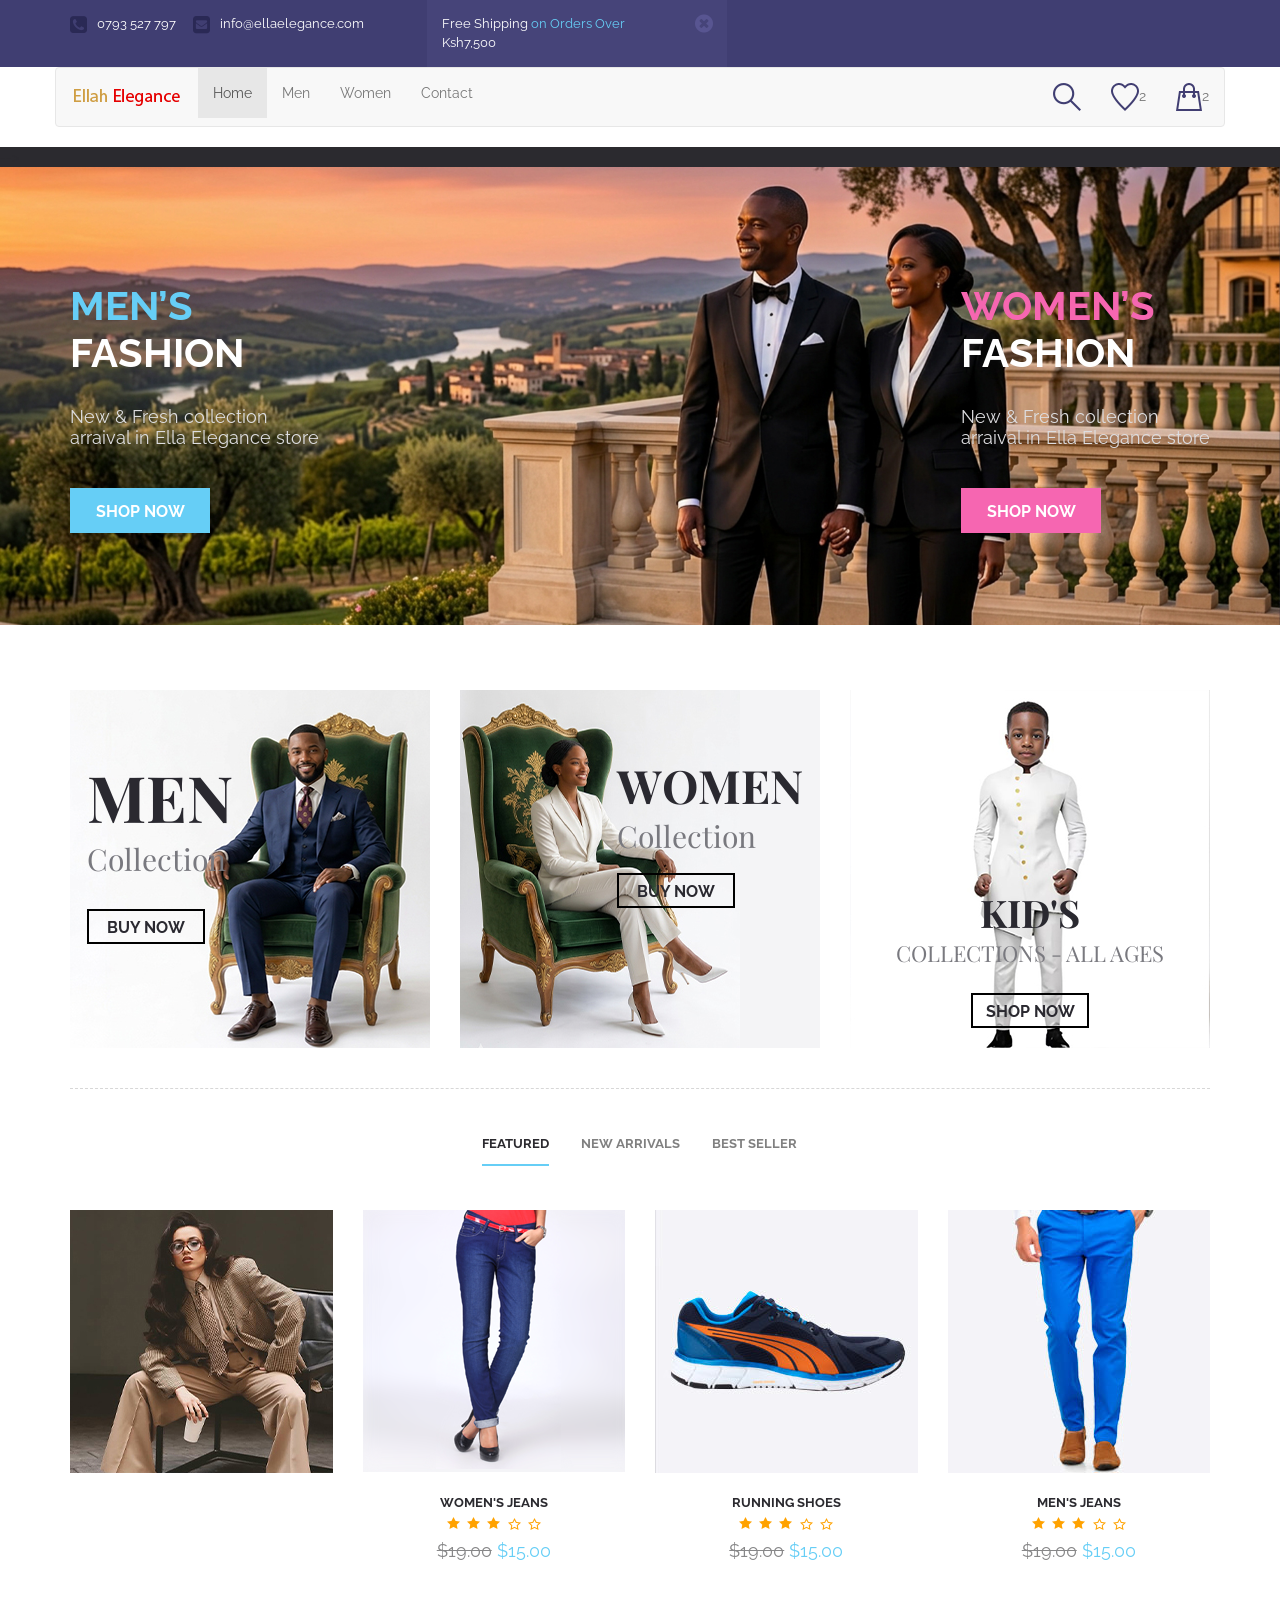
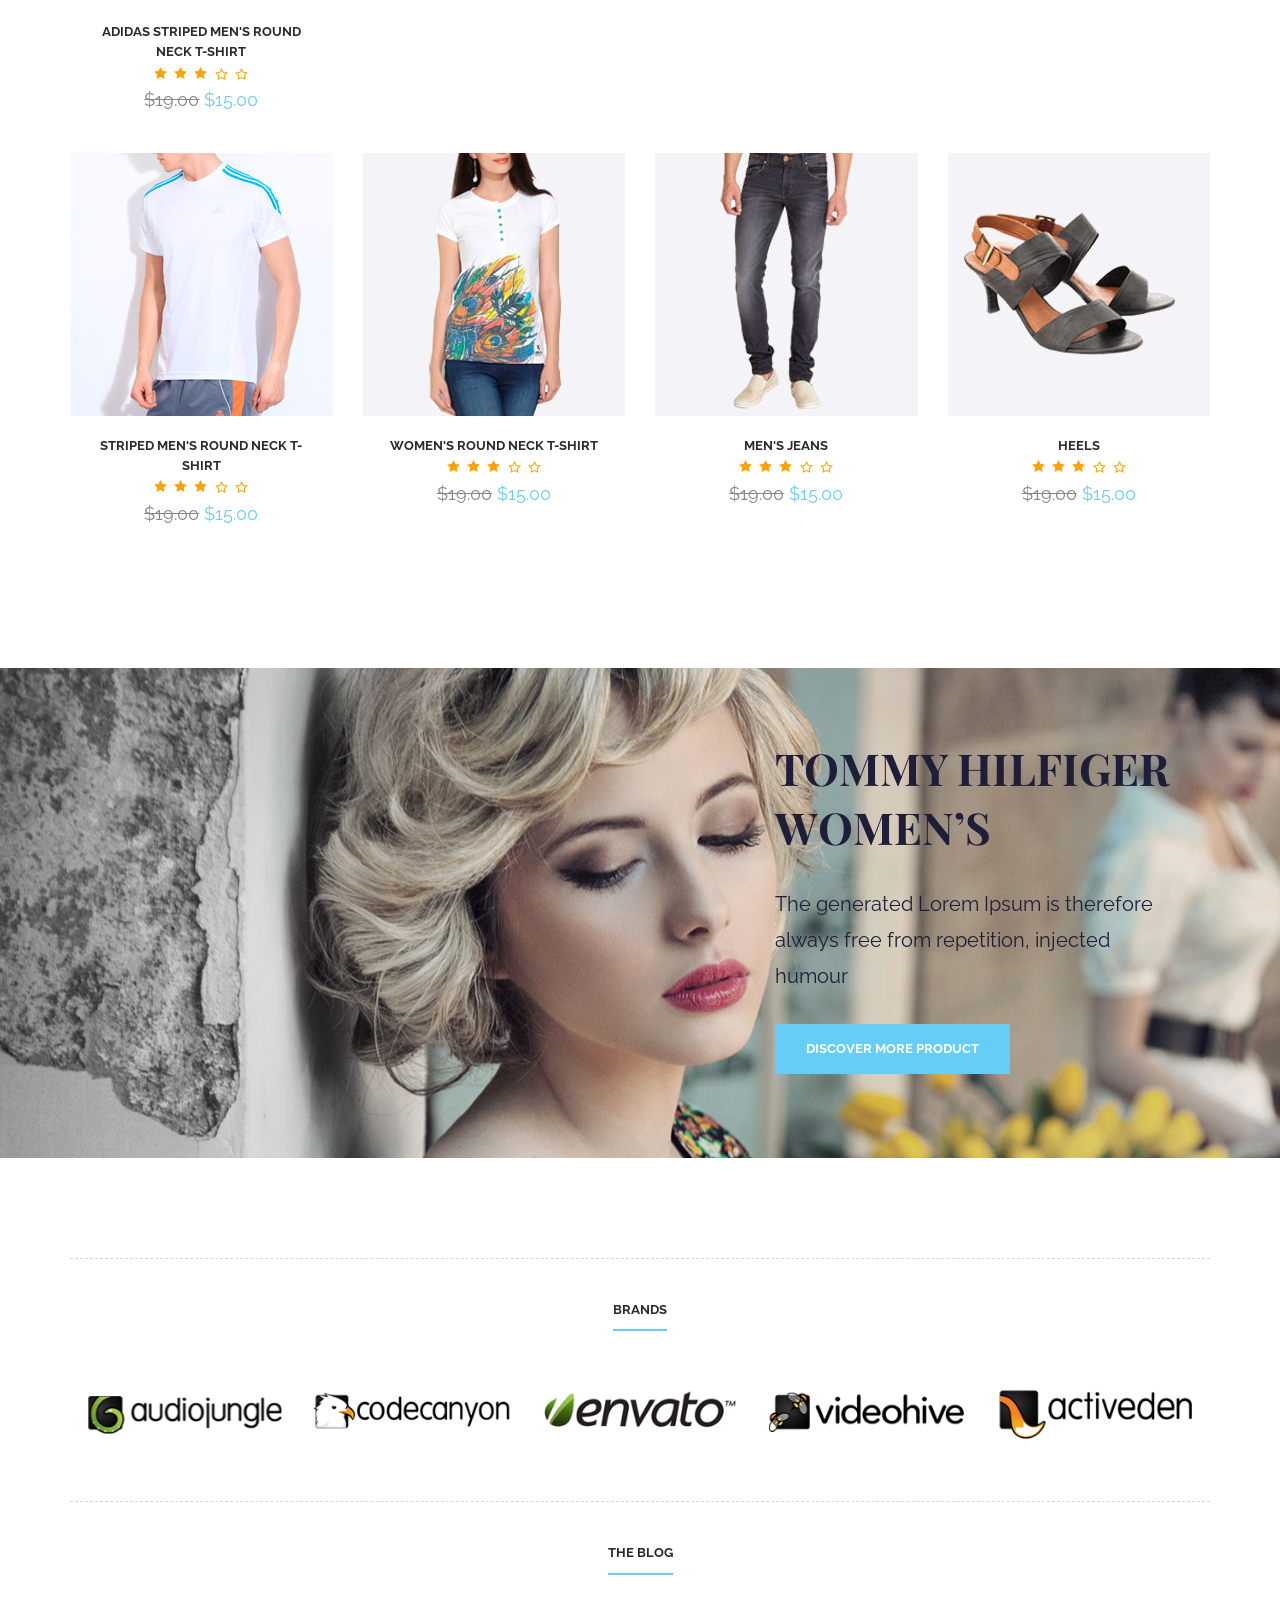
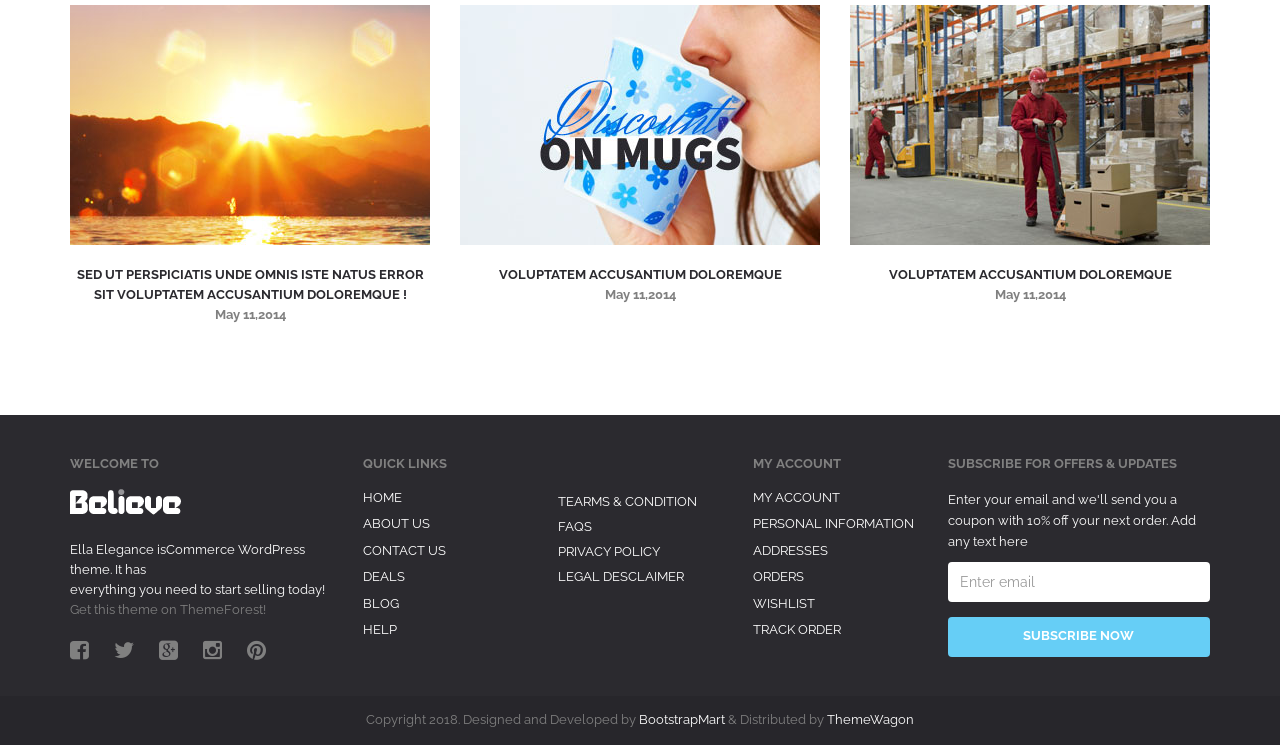
==== index.html @ b5e2f8eb "new project files" ====
<!DOCTYPE html>
<html lang="en">
  <head>
    <meta charset="utf-8">
    <meta http-equiv="X-UA-Compatible" content="IE=edge">
    <meta name="viewport" content="width=device-width, initial-scale=1">
    <title>Ella Elegance</title>

    <!-- fonts -->
    <link href='http://fonts.googleapis.com/css?family=Raleway:400,300,500,600,700' rel='stylesheet' type='text/css'>
    <link href='http://fonts.googleapis.com/css?family=Roboto+Slab:400,700,300' rel='stylesheet' type='text/css'>
    <link href='http://fonts.googleapis.com/css?family=Playfair+Display:400,700' rel='stylesheet' type='text/css'>
    <link href='font-awesome/css/font-awesome.css' rel='stylesheet' type='text/css'>
      
    <!-- Bootstrap -->
    <link href="css/bootstrap.min.css" rel="stylesheet">
    
    <!-- main css -->
    <link href="style.css" rel="stylesheet">
    <link href="responsive.css" rel="stylesheet">
    
    <!-- Slider -->
    <link href="css/owl.carousel.css" rel="stylesheet">
    <link href="css/owl.theme.css" rel="stylesheet">
    <link href="css/owl.transitions.css" rel="stylesheet"> 
      
    <!-- lightbox -->
    <link href="css/prettyPhoto.css" rel="stylesheet">

    <!-- HTML5 shim and Respond.js for IE8 support of HTML5 elements and media queries -->
    <!-- WARNING: Respond.js doesn't work if you view the page via file:// -->
    <!--[if lt IE 9]>
      <script src="https://oss.maxcdn.com/html5shiv/3.7.2/html5shiv.min.js"></script>
      <script src="https://oss.maxcdn.com/respond/1.4.2/respond.min.js"></script>
    <![endif]-->
  </head>
  <body>

      <div id="wrapper" class="homepage-1"> <!-- wrapper -->
          <div id="header"> <!-- header -->
              <div class="top"> <!-- top -->
                  <div class="container">
                      <ul class="top-support"> 
                          <li><i class="fa fa-phone-square"></i><span>0793 527 797</span></li>
                          <li><a href=""><i class="fa fa-envelope-square"></i><span>info@ellaelegance.com</span></a></li>
                      </ul>
                      <div class="top-offers">
                          <div class="alert alert-warning alert-dismissible fade in offers" role="alert">
                              <button type="button" class="close" data-dismiss="alert" aria-label="Close"><span aria-hidden="true"><i class="fa fa-times-circle"></i></span></button>
                              Free Shipping <a href="">on Orders Over</a> Ksh7,500
                          </div>
                      </div>
                      <!--<div class="top-control">
                          <a href="">Track Order</a><span>•</span><a href="">Register</a><span>•</span><a href="">Login</a>
                      </div>-->
                      <div class="clearfix"></div>
                      <div class="top-offers show-mobile">
                          <div class="alert alert-warning alert-dismissible fade in offers" role="alert">
                              <button type="button" class="close" data-dismiss="alert" aria-label="Close"><span aria-hidden="true"><i class="fa fa-times-circle"></i></span></button>
                              Free Shipping <a href="">on All Orders Over</a> Ksh7,500
                          </div>
                      </div>
                  </div>
              </div> <!-- top -->
              
              <div id="Ella Elegance-nav"> <!-- Nav -->
                  <div class="container">
                      <div class="min-marg">
                          <nav class="navbar navbar-default">
                              <!-- <div class="container-fluid"> -->
                                  <!-- Brand and toggle get grouped for better mobile display -->
                                  <div class="navbar-header">
                                      <button type="button" class="navbar-toggle collapsed" data-toggle="collapse" data-target="#bs-example-navbar-collapse-1">
                                          <span class="sr-only">Toggle navigation</span>
                                          <span class="icon-bar"></span>
                                          <span class="icon-bar"></span>
                                          <span class="icon-bar"></span>
                                      </button>
                                      <a class="navbar-brand" href="index.html"><img src="logo/logo-3.png" alt=""></a>
                                  </div>

                                  <!-- Collect the nav links, forms, and other content for toggling -->
                                  <div class="collapse navbar-collapse" id="bs-example-navbar-collapse-1">
                                      <ul class="nav navbar-nav">
                                          <li class="active"><a href="index.html">Home <span class="sr-only">(current)</span></a></li>
                                          <li><a href="#">Men</a></li>
                                          <li><a href="#">Women</a></li>
                                          <li><a href="#">Contact</a></li>
                                      </ul>
                                     
                                      <ul class="nav navbar-nav navbar-right">
                                          <li class="menu-search-form">
                                              <a href="#" id="open-srch-form"><img src="images/srch.png" alt="srch"></a>
                                          </li>
                                          <li><a href="#"><img src="images/pav.png" alt="pav"><span>2</span></a></li>
                                          <li><a href="#"><img src="images/bag.png" alt="bag"><span>2</span></a></li>
                                          <li id="open-srch-form-mod">
                                              <div>
                                                  <form class="side-search">
                                                      <div class="input-group">
                                                          <input type="text" class="form-control search-wid" placeholder="Search Here" aria-describedby="basic-addon1">
                                                          <a href="" class="input-group-addon btn-side-serach" id="basic-addon1"><i class="fa fa-search"></i></a>
                                                      </div>
                                                  </form>
                                              </div>
                                          </li>
                                      </ul>
                                     
                                  </div><!-- /.navbar-collapse -->
                              <!--</div> -->
                              
                          </nav>
                      </div>
                      <div class="srch-form">
                          <form class="side-search">
                              <div class="input-group">
                                  <input type="text" class="form-control search-wid" placeholder="Search Here" aria-describedby="basic-addon2">
                                  <a href="" class="input-group-addon btn-side-serach" id="basic-addon2"><i class="fa fa-search"></i></a>
                              </div>
                          </form>
                      </div>
                  </div>
              </div> <!-- Nav -->
              
              <!--<div id="cat-nav">
                  <div class="container">
                      <div class="wrap-cat">
                          <a href="#" id="to-open-cat" class="btn btn-default btn-sm">show categories</a>
                          <ul class="this-cat clearfix">
                              <li class="active"><a href="">ELECTRONICS <i class="fa fa-angle-down"></i></a></li>
                              <li><a href="">MEN <i class="fa fa-angle-down"></i></a></li>
                              <li><a href="">WOMEN <i class="fa fa-angle-down"></i></a></li>
                              <li><a href="">BABY & KIDS <i class="fa fa-angle-down"></i></a></li>
                              <li><a href="">BOOKS & MEDIA <i class="fa fa-angle-down"></i></a></li>
                              <li><a href="">HOME & KITCHEN <i class="fa fa-angle-down"></i></a></li>
                              <li><a href="">MORE STORES <i class="fa fa-angle-down"></i></a></li>
                              <li><a href="">OFFERS ZONE <i class="fa fa-angle-down"></i></a></li>
                              <li class="cat-img-off"><img src="images/offers.png" alt="off"></li>
                          </ul>
                      </div>
                  </div>
              </div>-->
              
              <div id="cat-nav">
              <!--<div class="container">
                  <!--<nav class="navbar navbar-default">
                      <!-- <div class="container-fluid"> -->
                      <!-- Brand and toggle get grouped for better mobile display -->
                      <!--<div class="navbar-header">
                          <button type="button" class="navbar-toggle collapsed" data-toggle="collapse" data-target="#cat-nav-mega">
                              <span class="sr-only">Toggle navigation</span>
                              <span class="icon-bar"></span>
                              <span class="icon-bar"></span>
                              <span class="icon-bar"></span>
                          </button>
                      </div>-->

                      <!-- Collect the nav links, forms, and other content for toggling -->
                      <!--<div class="collapse navbar-collapse" id="cat-nav-mega">
                          <ul class="nav navbar-nav">
                              <li class="active"><a href="index.html">ELECTRONICS</a></li>
                              <li class="dropdown menu-large">
                                  <a href="#" class="dropdown-toggle" data-toggle="dropdown" role="button" aria-expanded="false">MEN <i class="fa fa-angle-down"></i></a>
                                  <ul class="dropdown-menu megamenu" role="menu">
                                      <li>
                                          <div class="">
                                              <div class="mega-sub">
                                                  <div class="mega-sub-title">All Clothing</div>
                                                  <ul>
                                                      <li><a href="">T-Shirts</a></li>
                                                      <li><a href="">Casual & Party Wear Shirts</a></li>
                                                      <li><a href="">Jeans</a></li>
                                                      <li><a href="">Formal Shirts</a></li>
                                                      <li><a href="">Cargos, Shorts & 3/4ths</a></li>
                                                      <li><a href="">Sports Wear</a></li>
                                                      <li><a href="">Trousers</a></li>
                                                      <li><a href="">Suits and Blazers</a></li>
                                                      <li><a href="">Ethnic Wear</a></li>
                                                      <li><a href="">Inner & Sleep Wear</a></li>
                                                      <li><a href="">Accessories</a></li>
                                                  </ul>
                                              </div>
                                              <div class="mega-sub">
                                                  <div class="mega-sub-title">All Footwear</div>
                                                  <ul>
                                                      <li><a href="">Flats</a></li>
                                                      <li><a href="">Heels</a></li>
                                                      <li><a href="">Bellies</a></li>
                                                      <li><a href="">Wedges</a></li>
                                                      <li><a href="">Slippers & Flip- Flop's</a></li>
                                                      <li><a href="">Sports Shoes</a></li>
                                                      <li><a href="">Sports Sandals</a></li>
                                                      <li><a href="">Casual Shoes</a></li>
                                                      <li><a href="">Formal Shoes</a></li>
                                                      <li><a href="">Ethnic</a></li>
                                                      <li><a href="">Boots</a></li>
                                                  </ul>
                                              </div>
                                              <div class="mega-product">
                                                  <div class="mega-sub-title">Featured products</div>
                                                  <div class="row">
                                                      <div class="col-md-6 prdct-grid">
                                                          <div class="product-fade">
                                                              <div class="product-fade-wrap">
                                                                  <div id="product-image10" class="owl-carousel owl-theme">
                                                                      <div class="item"><img src="images/p-9.jpg" alt="" class="img-responsive"></div>
                                                                      <div class="item"><img src="images/p-3.jpg" alt="" class="img-responsive"></div>
                                                                      <div class="item"><img src="images/p-4.jpg" alt="" class="img-responsive"></div>
                                                                      <div class="item"><img src="images/p-5.jpg" alt="" class="img-responsive"></div>
                                                                      <div class="item"><img src="images/p-2.jpg" alt="" class="img-responsive"></div>
                                                                  </div>
                                                                  <div class="product-fade-ct">
                                                                      <div class="product-fade-control">
                                                                          <div class="to-left">
                                                                              <a href=""><i class="fa fa-heart"></i></a>
                                                                              <a href=""><i class="fa fa-retweet"></i></a>
                                                                              <a href=""><i class="fa fa-search"></i></a>
                                                                          </div>
                                                                          <div class="to-right">
                                                                              <div id="product-control10" class="owl-carousel owl-theme">
                                                                                  <div class="item"><div class="bullets"></div></div>
                                                                                  <div class="item"><div class="bullets"></div></div>
                                                                                  <div class="item"><div class="bullets"></div></div>
                                                                                  <div class="item"><div class="bullets"></div></div>
                                                                              </div>
                                                                          </div>
                                                                          <div class="clearfix"></div>
                                                                          <a href="" class="btn btn-to-cart"><span class="bag"></span><span>Add To cart</span><div class="clearfix"></div></a>
                                                                      </div>
                                                                  </div>
                                                              </div>
                                                          </div>
                                                          <div class="product-name">
                                                              Striped Men's Round Neck T-Shirt
                                                          </div>
                                                          <div class="star-1"></div>
                                                          <div class="product-price">
                                                              <span>$19.00</span> $15.00
                                                          </div>
                                                      </div>
                                                      <div class="col-md-6 prdct-grid">
                                                          <div class="product-fade">
                                                              <div class="product-fade-wrap">
                                                                  <div id="product-image11" class="owl-carousel owl-theme">
                                                                      <div class="item"><img src="images/p-1.jpg" alt="" class="img-responsive"></div>
                                                                      <div class="item"><img src="images/p-3.jpg" alt="" class="img-responsive"></div>
                                                                      <div class="item"><img src="images/p-4.jpg" alt="" class="img-responsive"></div>
                                                                      <div class="item"><img src="images/p-5.jpg" alt="" class="img-responsive"></div>
                                                                      <div class="item"><img src="images/p-1.jpg" alt="" class="img-responsive"></div>
                                                                  </div>
                                                                  <div class="product-fade-ct">
                                                                      <div class="product-fade-control">
                                                                          <div class="to-left">
                                                                              <a href=""><i class="fa fa-heart"></i></a>
                                                                              <a href=""><i class="fa fa-retweet"></i></a>
                                                                              <a href=""><i class="fa fa-search"></i></a>
                                                                          </div>
                                                                          <div class="to-right">
                                                                              <div id="product-control11" class="owl-carousel owl-theme">
                                                                                  <div class="item"><div class="bullets"></div></div>
                                                                                  <div class="item"><div class="bullets"></div></div>
                                                                                  <div class="item"><div class="bullets"></div></div>
                                                                                  <div class="item"><div class="bullets"></div></div>
                                                                              </div>
                                                                          </div>
                                                                          <div class="clearfix"></div>
                                                                          <a href="" class="btn btn-to-cart"><span class="bag"></span><span>Add To cart</span><div class="clearfix"></div></a>
                                                                      </div>
                                                                  </div>
                                                              </div>
                                                          </div>
                                                          <div class="product-name">
                                                              Striped Men's Round Neck T-Shirt
                                                          </div>
                                                          <div class="star-1"></div>
                                                          <div class="product-price">
                                                              <span>$19.00</span> $15.00
                                                          </div>
                                                      </div>
                                                  </div>
                                              </div>
                                              <div class="mega-offers">
                                                  <a href=""><img src="images/mega-offers.jpg" class="img-responsive" alt=""></a>
                                              </div>
                                              <div class="clearfix"></div>
                                          </div>
                                      </li>
                                  </ul>
                              </li>
                              <li><a href="#">WOMEN </a></li>
                              <li><a href="#">BABY & KIDS </a></li>
                              <li><a href="#">BOOKS & MEDIA </a></li>
                              <li><a href="#">HOME & KITCHEN </a></li>
                              <li><a href="#">MORE STORES </a></li>
                              <li><a href="#">OFFERS ZONE </a></li>
                              <li class="cat-img-off"><img src="images/offers.png" alt="off"></li>
                          </ul>
                           
                      </div>--><!-- /.navbar-collapse -->
                      <!--</div> -->
                  </nav>-->
              </div>
              </div>      
          </div> <!-- header -->
          
          <div id="main-slider"> <!-- Slider -->
              <div id="home-slider" class="owl-carousel owl-theme">
                  <div class="item">
                      <img src="e-designs/esuit-1.jpg" alt="slide-1" class="img-responsive">
                      <div class="slider-desc">
                          <div class="container">
                              <div class="row">
                                  <div class="col-md-6">
                                      <div class="slide-offers-left">
                                          <div class="slide-offers-title"><span>Men’s</span><br/>FASHION</div>
                                          <p>New & Fresh collection<br/>arraival in Ella Elegance store</p>
                                          <a href="https://wa.me/+254793527797" class="btn btn-blue">Shop now</a>
                                      </div>
                                  </div>
                                  <div class="col-md-6">
                                       <div class="slide-offers-right">
                                          <div class="slide-offers-title"><span>Women’s</span><br/>FASHION</div>
                                          <p>New & Fresh collection<br/>arraival in Ella Elegance store</p>
                                          <a href="" class="btn btn-magenta">Shop now</a>
                                      </div>
                                  </div>
                              </div>
                          </div>
                      </div>
                  </div>
                  <div class="item">
                      <img src="e-designs/esuits-4.jpg" alt="slide-2" class="img-responsive">
                      <div class="slider-desc">
                          <div class="container">
                              <div class="row">
                                  <div class="col-md-6">
                                      <div class="slide-offers-left">
                                          <div class="slide-offers-title"><span>20% Price cut</span><br/>for bulk orders</div>
                                          <p>New & Fresh collection<br/>arraival in Ella Elegance store</p>
                                          <a href="https://wa.me/+254793527797" class="btn btn-blue">Shop now</a>
                                      </div>
                                  </div>
                                  <div class="col-md-6">
                                       
                                  </div>
                              </div>
                          </div>
                      </div>
                  </div>
              </div>
          </div> <!-- Slider -->
          
          <div id="content"> <!-- Content -->
              <div class="container">
                  <div class="home-content">
                      <div class="cat-offers">
                          <div class="row">
                              <div class="col-md-4">
                                  <div class="cat-sec-1">
                                      <img src="e-designs/man_1.jpg" class="img-responsive" alt="">
                                      <div class="cat-desc">
                                          <div class="cat-inner">
                                              <div class="cat-title">men<span>Collection</span></div>
                                              <a href="https://wa.me/+254793527797" class="btn btn-border">Buy Now</a>
                                          </div>
                                      </div>
                                  </div>
                              </div>
                              <div class="col-md-4">
                                  <div class="cat-sec-2">
                                      <img src="e-designs/woman_1.jpg" class="img-responsive" alt="">
                                       <div class="cat-desc">
                                           <div class="cat-inner">
                                              <div class="cat-title">women<span>Collection</span></div>
                                              <a href="https://wa.me/+254793527797" class="btn btn-border">Buy Now</a>
                                          </div>
                                      </div>
                                  </div>
                              </div>
                              <div class="col-md-4">
                                  <div class="cat-sec-3">
                                      <img src="e-designs/boy.jpg" class="img-responsive" alt="">
                                       <div class="cat-desc">
                                           <div class="cat-inner">
                                              <div class="cat-title">Kid's<span>collections - all ages</span></div>
                                              <a href="https://wa.me/+254793527797" class="btn btn-border">shop Now</a>
                                           </div>
                                      </div>
                                  </div>
                              </div>
                          </div>
                      </div>
                  </div>
              </div>
              
              <div class="newest">
                  <div class="container">
                      <div class="newest-content">
                          <div class="newest-tab">
                              <ul id="myTab" class="nav nav-tabs newest" role="tablist">
                                  <li role="presentation" class="active">
                                      <a href="#1" id="cat-1" role="tab" data-toggle="tab" aria-controls="1" aria-expanded="true">Featured</a>
                                  </li>
                                  <li role="presentation">
                                      <a href="#2" role="tab" id="cat-2" data-toggle="tab" aria-controls="2">New Arrivals</a>
                                  </li>
                                  <li role="presentation">
                                      <a href="#3" role="tab" id="cat-3" data-toggle="tab" aria-controls="3">Best Seller</a>
                                  </li>
                              </ul>
                              
                              
                              <div id="myTabContent" class="tab-content">
                                  <div role="tabpanel" class="tab-pane fade in active" id="1" aria-labelledby="cat-1">
                                      <div class="row clearfix">
                                          <div class="col-md-3 prdct-grid">
                                              <div class="product-fade">
													<div class="product-fade-wrap">
                                                        <div id="product-image" class="owl-carousel owl-theme">
                                                            <div class="item"><img src="e-designs/p-1.jpg" alt="" class="img-responsive"></div>
                                                            <div class="item"><img src="e-designs/p_2.jpg" alt="" class="img-responsive"></div>
                                                            <div class="item"><img src="e-designs/p-3.jpg" alt="" class="img-responsive"></div>
                                                            <div class="item"><img src="e-designs/p-4.jpg" alt="" class="img-responsive"></div>
                                                            <div class="item"><img src="e-designs/des-1.JPG" alt="" class="img-responsive"></div>
                                                        </div>
														<div class="product-fade-ct">
                                                            <div class="product-fade-control">
                                                                <div class="to-left">
                                                                  <a href=""><i class="fa fa-heart"></i></a>
                                                                    <a href=""><i class="fa fa-retweet"></i></a>
                                                                    <a href=""><i class="fa fa-search"></i></a>
                                                                </div>
                                                                <div class="to-right">
                                                                    <div id="product-control" class="owl-carousel owl-theme clearfix">
                                                                        <div class="item"><div class="bullets"></div></div>
                                                                        <div class="item"><div class="bullets"></div></div>
                                                                        <div class="item"><div class="bullets"></div></div>
                                                                        <div class="item"><div class="bullets"></div></div>
                                                                    </div>
                                                                </div>
                                                                <div class="clearfix"></div>
                                                                <a href="https://wa.me/+254793527797" class="btn btn-to-cart"><span class="bag"></span><span>Add To cart</span><div class="clearfix"></div></a>
                                                            </div>
                                                            
														</div>
													</div>
                                              </div>
                                              
                                              <div class="product-name">
                                                  <a href="">Adidas Striped Men's Round Neck T-Shirt</a>
                                              </div>
                                              <div class="star-1"></div>
                                              <div class="product-price">
                                                  <span>$19.00</span> $15.00
                                              </div>
                                          </div>
                                          <div class="col-md-3 prdct-grid">
                                              <div class="product-fade">
													<div class="product-fade-wrap">
                                                        <div id="product-image2" class="owl-carousel owl-theme">
                                                            <div class="item"><img src="images/p-2.jpg" alt="" class="img-responsive"></div>
                                                            <div class="item"><img src="images/p-3.jpg" alt="" class="img-responsive"></div>
                                                            <div class="item"><img src="images/p-4.jpg" alt="" class="img-responsive"></div>
                                                            <div class="item"><img src="images/p-5.jpg" alt="" class="img-responsive"></div>
                                                            <div class="item"><img src="images/p-1.jpg" alt="" class="img-responsive"></div>
                                                        </div>
														<div class="product-fade-ct">
                                                            <div class="product-fade-control">
                                                                <div class="to-left">
                                                                    <a href=""><i class="fa fa-heart"></i></a>
                                                                    <a href=""><i class="fa fa-retweet"></i></a>
                                                                    <a href=""><i class="fa fa-search"></i></a>
                                                                </div>
                                                                <div class="to-right">
                                                                    <div id="product-control2" class="owl-carousel owl-theme">
                                                                        <div class="item"><div class="bullets"></div></div>
                                                                        <div class="item"><div class="bullets"></div></div>
                                                                        <div class="item"><div class="bullets"></div></div>
                                                                        <div class="item"><div class="bullets"></div></div>
                                                                        
                                                                    </div>
                                                                </div>
                                                                <div class="clearfix"></div>
                                                                <a href="https://wa.me/+254793527797" class="btn btn-to-cart"><span class="bag"></span><span>Add To cart</span><div class="clearfix"></div></a>
                                                            </div>
                                                            
														</div>
													</div>
                                              </div>
                                              <div class="product-name">
                                                  <a href="">Women's Jeans</a>
                                              </div>
                                              <div class="star-1"></div>
                                              <div class="product-price">
                                                  <span>$19.00</span> $15.00
                                              </div>
                                          </div>
                                          <div class="col-md-3 prdct-grid">
                                              <div class="product-fade">
													<div class="product-fade-wrap">
                                                        <div id="product-image3" class="owl-carousel owl-theme">
                                                            <div class="item"><img src="images/p-3.jpg" alt="" class="img-responsive"></div>
                                                            <div class="item"><img src="images/p-4.jpg" alt="" class="img-responsive"></div>
                                                            <div class="item"><img src="images/p-5.jpg" alt="" class="img-responsive"></div>
                                                            <div class="item"><img src="images/p-1.jpg" alt="" class="img-responsive"></div>
                                                            <div class="item"><img src="images/p-2.jpg" alt="" class="img-responsive"></div>
                                                        </div>
														<div class="product-fade-ct">
                                                            <div class="product-fade-control">
                                                                <div class="to-left">
                                                                    <a href=""><i class="fa fa-heart"></i></a>
                                                                    <a href=""><i class="fa fa-retweet"></i></a>
                                                                    <a href=""><i class="fa fa-search"></i></a>
                                                                </div>
                                                                <div class="to-right">
                                                                    <div id="product-control3" class="owl-carousel owl-theme">
                                                                        <div class="item"><div class="bullets"></div></div>
                                                                        <div class="item"><div class="bullets"></div></div>
                                                                        <div class="item"><div class="bullets"></div></div>
                                                                        <div class="item"><div class="bullets"></div></div>
                                                                        
                                                                    </div>
                                                                </div>
                                                                <div class="clearfix"></div>
                                                                <a href="https://wa.me/+254793527797" class="btn btn-to-cart"><span class="bag"></span><span>Add To cart</span><div class="clearfix"></div></a>
                                                            </div>
                                                            
														</div>
													</div>
                                              </div>
                                              <div class="product-name">
                                                  <a href="">Running Shoes</a>
                                              </div>
                                              <div class="star-1"></div>
                                              <div class="product-price">
                                                  <span>$19.00</span> $15.00
                                              </div>
                                          </div>
                                          <div class="col-md-3 prdct-grid">
                                              <div class="product-fade">
													<div class="product-fade-wrap">
                                                        <div id="product-image4" class="owl-carousel owl-theme">
                                                            <div class="item"><img src="images/p-4.jpg" alt="" class="img-responsive"></div>
                                                            <div class="item"><img src="images/p-5.jpg" alt="" class="img-responsive"></div>
                                                            <div class="item"><img src="images/p-1.jpg" alt="" class="img-responsive"></div>
                                                            <div class="item"><img src="images/p-2.jpg" alt="" class="img-responsive"></div>
                                                            <div class="item"><img src="images/p-3.jpg" alt="" class="img-responsive"></div>
                                                        </div>
														<div class="product-fade-ct">
                                                            <div class="product-fade-control">
                                                                <div class="to-left">
                                                                    <a href=""><i class="fa fa-heart"></i></a>
                                                                    <a href=""><i class="fa fa-retweet"></i></a>
                                                                    <a href=""><i class="fa fa-search"></i></a>
                                                                </div>
                                                                <div class="to-right">
                                                                    <div id="product-control4" class="owl-carousel owl-theme">
                                                                        <div class="item"><div class="bullets"></div></div>
                                                                        <div class="item"><div class="bullets"></div></div>
                                                                        <div class="item"><div class="bullets"></div></div>
                                                                        <div class="item"><div class="bullets"></div></div>
                                                                        
                                                                    </div>
                                                                </div>
                                                                <div class="clearfix"></div>
                                                                <a href="https://wa.me/+254793527797" class="btn btn-to-cart"><span class="bag"></span><span>Add To cart</span><div class="clearfix"></div></a>
                                                            </div>
                                                            
														</div>
													</div>
                                              </div>
                                              <div class="product-name">
                                                  <a href="">men's Jeans</a>
                                              </div>
                                              <div class="star-1"></div>
                                              <div class="product-price">
                                                  <span>$19.00</span> $15.00
                                              </div>
                                          </div>
                                          
                                          <div class="clearfix"></div>
                                          <div class="col-md-3 prdct-grid">
                                              <div class="product-fade">
													<div class="product-fade-wrap">
                                                        <div id="product-image5" class="owl-carousel owl-theme">
                                                            <div class="item"><img src="images/p-5.jpg" alt="" class="img-responsive"></div>
                                                            <div class="item"><img src="images/p-1.jpg" alt="" class="img-responsive"></div>
                                                            <div class="item"><img src="images/p-2.jpg" alt="" class="img-responsive"></div>
                                                            <div class="item"><img src="images/p-3.jpg" alt="" class="img-responsive"></div>
                                                            <div class="item"><img src="images/p-4.jpg" alt="" class="img-responsive"></div>
                                                        </div>
														<div class="product-fade-ct">
                                                            <div class="product-fade-control">
                                                                <div class="to-left">
                                                                    <a href=""><i class="fa fa-heart"></i></a>
                                                                    <a href=""><i class="fa fa-retweet"></i></a>
                                                                    <a href=""><i class="fa fa-search"></i></a>
                                                                </div>
                                                                <div class="to-right">
                                                                    <div id="product-control5" class="owl-carousel owl-theme">
                                                                        <div class="item"><div class="bullets"></div></div>
                                                                        <div class="item"><div class="bullets"></div></div>
                                                                        <div class="item"><div class="bullets"></div></div>
                                                                        <div class="item"><div class="bullets"></div></div>
                                                                        
                                                                    </div>
                                                                </div>
                                                                <div class="clearfix"></div>
                                                                <a href="https://wa.me/+254793527797" class="btn btn-to-cart"><span class="bag"></span><span>Add To cart</span><div class="clearfix"></div></a>
                                                            </div>
                                                            
														</div>
													</div>
                                              </div>
                                              <div class="product-name">
                                                  <a href="">Striped Men's Round Neck T-Shirt</a>
                                              </div>
                                              <div class="star-1"></div>
                                              <div class="product-price">
                                                  <span>$19.00</span> $15.00
                                              </div>
                                          </div>
                                          <div class="col-md-3 prdct-grid">
                                              <div class="product-fade">
													<div class="product-fade-wrap">
                                                        <div id="product-image6" class="owl-carousel owl-theme">
                                                            <div class="item"><img src="images/p-6.jpg" alt="" class="img-responsive"></div>
                                                            <div class="item"><img src="images/p-7.jpg" alt="" class="img-responsive"></div>
                                                            <div class="item"><img src="images/p-8.jpg" alt="" class="img-responsive"></div>
                                                            <div class="item"><img src="images/p-5.jpg" alt="" class="img-responsive"></div>
                                                        </div>
														<div class="product-fade-ct">
                                                            <div class="product-fade-control">
                                                                <div class="to-left">
                                                                    <a href=""><i class="fa fa-heart"></i></a>
                                                                    <a href=""><i class="fa fa-retweet"></i></a>
                                                                    <a href=""><i class="fa fa-search"></i></a>
                                                                </div>
                                                                <div class="to-right">
                                                                    <div id="product-control6" class="owl-carousel owl-theme">
                                                                        <div class="item"><div class="bullets"></div></div>
                                                                        <div class="item"><div class="bullets"></div></div>
                                                                        <div class="item"><div class="bullets"></div></div>
                                                                        <div class="item"><div class="bullets"></div></div>
                                                                        
                                                                    </div>
                                                                </div>
                                                                <div class="clearfix"></div>
                                                                <a href="https://wa.me/+254793527797" class="btn btn-to-cart"><span class="bag"></span><span>Add To cart</span><div class="clearfix"></div></a>
                                                            </div>
                                                            
														</div>
													</div>
                                              </div>
                                              <div class="product-name">
                                                  <a href="">Women's Round Neck T-Shirt</a>
                                              </div>
                                              <div class="star-1"></div>
                                              <div class="product-price">
                                                  <span>$19.00</span> $15.00
                                              </div>
                                          </div>
                                          <div class="col-md-3 prdct-grid">
                                              <div class="product-fade">
													<div class="product-fade-wrap">
                                                        <div id="product-image7" class="owl-carousel owl-theme">
                                                            <div class="item"><img src="images/p-7.jpg" alt="" class="img-responsive"></div>
                                                            <div class="item"><img src="images/p-8.jpg" alt="" class="img-responsive"></div>
                                                            <div class="item"><img src="images/p-5.jpg" alt="" class="img-responsive"></div>
                                                            <div class="item"><img src="images/p-6.jpg" alt="" class="img-responsive"></div>
                                                        </div>
														<div class="product-fade-ct">
                                                            <div class="product-fade-control">
                                                                <div class="to-left">
                                                                    <a href=""><i class="fa fa-heart"></i></a>
                                                                    <a href=""><i class="fa fa-retweet"></i></a>
                                                                    <a href=""><i class="fa fa-search"></i></a>
                                                                </div>
                                                                <div class="to-right">
                                                                    <div id="product-control7" class="owl-carousel owl-theme">
                                                                        <div class="item"><div class="bullets"></div></div>
                                                                        <div class="item"><div class="bullets"></div></div>
                                                                        <div class="item"><div class="bullets"></div></div>
                                                                        <div class="item"><div class="bullets"></div></div>
                                                                        
                                                                    </div>
                                                                </div>
                                                                <div class="clearfix"></div>
                                                                <a href="https://wa.me/+254793527797" class="btn btn-to-cart"><span class="bag"></span><span>Add To cart</span><div class="clearfix"></div></a>
                                                            </div>
                                                            
														</div>
													</div>
                                              </div>
                                              <div class="product-name">
                                                  <a href="">men's Jeans</a>
                                              </div>
                                              <div class="star-1"></div>
                                              <div class="product-price">
                                                  <span>$19.00</span> $15.00
                                              </div>
                                          </div>
                                          <div class="col-md-3 prdct-grid">
                                              <div class="product-fade">
													<div class="product-fade-wrap">
                                                        <div id="product-image8" class="owl-carousel owl-theme">
                                                            <div class="item"><img src="images/p-8.jpg" alt="" class="img-responsive"></div>
                                                            <div class="item"><img src="images/p-5.jpg" alt="" class="img-responsive"></div>
                                                            <div class="item"><img src="images/p-6.jpg" alt="" class="img-responsive"></div>
                                                            <div class="item"><img src="images/p-7.jpg" alt="" class="img-responsive"></div>
                                                        </div>
														<div class="product-fade-ct">
                                                            <div class="product-fade-control">
                                                                <div class="to-left">
                                                                    <a href=""><i class="fa fa-heart"></i></a>
                                                                    <a href=""><i class="fa fa-retweet"></i></a>
                                                                    <a href=""><i class="fa fa-search"></i></a>
                                                                </div>
                                                                <div class="to-right">
                                                                    <div id="product-control8" class="owl-carousel owl-theme">
                                                                        <div class="item"><div class="bullets"></div></div>
                                                                        <div class="item"><div class="bullets"></div></div>
                                                                        <div class="item"><div class="bullets"></div></div>
                                                                        <div class="item"><div class="bullets"></div></div>
                                                                        
                                                                    </div>
                                                                </div>
                                                                <div class="clearfix"></div>
                                                                <a href="https://wa.me/+254793527797" class="btn btn-to-cart"><span class="bag"></span><span>Add To cart</span><div class="clearfix"></div></a>
                                                            </div>
                                                            
														</div>
													</div>
                                              </div>
                                              <div class="product-name">
                                                  <a href="">Heels</a>
                                              </div>
                                              <div class="star-1"></div>
                                              <div class="product-price">
                                                  <span>$19.00</span> $15.00
                                              </div>
                                          </div>

                                      </div>
                                  </div>
                                  
                                  <div role="tabpanel" class="tab-pane fade" id="2" aria-labelledby="cat-2">
                                      <div class="row">
                                          <div class="col-md-12">
                                              <p>....</p>
                                          </div>
                                      </div>
                                  </div>
                                  
                                  <div role="tabpanel" class="tab-pane fade" id="3" aria-labelledby="cat-3">
                                      <div class="row">
                                          <div class="col-md-12">
                                              <p>....</p>
                                          </div>
                                      </div>
                                  </div>
                                  
                              </div>
                              
                          </div>
                      </div>
                  </div>
              </div>
              
              <div class="content-offers">
                  <div class="container">
                      <div class="ct-offers">
                          <div class="ct-offers-title">Tommy Hilfiger<br/>Women’s</div>
                          <p>The generated Lorem Ipsum is therefore always free from repetition, injected humour</p>
                          <a href="" class="btn btn-blue">Discover more Product</a>
                      </div>
                  </div>
              </div>
              
              <div class="brands">
                  <div class="container">
                      <div class="brands-inner">
                          <div class="brand-title">
                              <span>Brands</span>
                          </div>
                          
                          <div id="slider-home"> <!-- Slider -->
                              <div id="brand-carousel" class="owl-carousel owl-theme">
                                  <div class="item">
                                      <img src="images/brand-2.png" alt="slide-1" class="img-responsive">
                                  </div>
                                  <div class="item">
                                      <img src="images/brand-3.png" alt="slide-1" class="img-responsive">
                                  </div>
                                  <div class="item">
                                      <img src="images/brand-4.png" alt="slide-1" class="img-responsive">
                                  </div>
                                  <div class="item">
                                      <img src="images/brand-1.png" alt="slide-1" class="img-responsive">
                                  </div>
                                  <div class="item">
                                      <img src="images/brand-5.png" alt="slide-1" class="img-responsive">
                                  </div>
                                  <div class="item">
                                      <img src="images/brand-2.png" alt="slide-1" class="img-responsive">
                                  </div>
                                  <div class="item">
                                      <img src="images/brand-3.png" alt="slide-1" class="img-responsive">
                                  </div>
                                  <div class="item">
                                      <img src="images/brand-4.png" alt="slide-1" class="img-responsive">
                                  </div>
                                  <div class="item">
                                      <img src="images/brand-1.png" alt="slide-1" class="img-responsive">
                                  </div>
                                  <div class="item">
                                      <img src="images/brand-5.png" alt="slide-1" class="img-responsive">
                                  </div>
                              </div>
                          </div> <!-- Slider -->
                          
                      </div>
                  </div>
              </div>
              
              
              <div class="rec-blog">
                  <div class="container">
                      <div class="rec-blog-inner">
                          <div class="blog-title">
                              <span>The Blog</span>
                          </div>
                          <div class="row">
                              <div class="col-md-4 blog-ct">
                                  <a href=""><img src="images/rec-1.jpg" alt="" class="img-responsive"></a>
                                  <div class="blog-ct-title">
                                      <a href="">Sed ut perspiciatis unde omnis iste natus error sit voluptatem accusantium doloremque !</a>
                                      <span>May 11,2014</span>
                                  </div>
                              </div>
                              <div class="col-md-4 blog-ct">
                                  <a href=""><img src="images/rec-2.jpg" alt="" class="img-responsive"></a>
                                  <div class="blog-ct-title">
                                      <a href="">Voluptatem accusantium doloremque</a>
                                      <span>May 11,2014</span>
                                  </div>
                              </div>
                              <div class="col-md-4 blog-ct">
                                  <a href=""><img src="images/rec-3.jpg" alt="" class="img-responsive"></a>
                                  <div class="blog-ct-title">
                                      <a href="">Voluptatem accusantium doloremque</a>
                                      <span>May 11,2014</span>
                                  </div>
                              </div>
                          </div>
                      </div>
                  </div>
              </div>
              
          </div> <!-- Content -->
          
          <div id="footer"><!-- Footer -->
              <div class="footer-widget">
                  <div class="container">
                      <div class="row">
                          <div class="col-md-3">
                              <div class="text-widget">
                                  <div class="wid-title">Welcome to</div>
                                  <img src="images/logo-white.png" alt="ft-logo">
                                  <p>
                                      Ella Elegance isCommerce WordPress theme. It has<br/>everything you need to start selling today! <a href="">Get this theme on ThemeForest!</a>
                                  </p>
                                  <ul class="ft-soc clearfix">
                                      <li><a href=""><i class="fa fa-facebook-square"></i></a></li>
                                      <li><a href=""><i class="fa fa-twitter"></i></a></li>
                                      <li><a href=""><i class="fa fa-google-plus-square"></i></a></li>
                                      <li><a href=""><i class="fa fa-instagram"></i></a></li>
                                      <li><a href=""><i class="fa fa-pinterest"></i></a></li>
                                  </ul>
                                  <div class="clearfix"></div>
                              </div>
                          </div>
                          <div class="col-md-2">
                              <div class="quick-links">
                                  <div class="wid-title">Quick Links</div>
                                  <ul>
                                      <li><a href="index.html">Home</a></li>
                                      <li><a href="#">About US</a></li>
                                      <li><a href="#">contact US</a></li>
                                      <li><a href="#">deals</a></li>
                                      <li><a href="#">blog</a></li>
                                      <li><a href="#">help</a></li>
                                  </ul>
                              </div>
                          </div>
                          <div class="col-md-2">
                              <div class="term">
                                  <div class="wid-title">&nbsp;</div>
                                  <p>
                                      <a href="#">Tearms & condition</a><br/>
                                      <a href="#">FAQs</a><br/>
                                      <a href="#">Privacy Policy</a><br/>
                                      <a href="#">Legal Desclaimer</a><br/>
                                  </p>
                              </div>
                          </div>
                          <div class="col-md-2">
                              <div class="quick-links">
                                  <div class="wid-title">My Account</div>
                                  
                                  <ul>
                                      <li><a href="#">My Account</a></li>
                                      <li><a href="#">Personal Information</a></li>
                                      <li><a href="#">Addresses</a></li>
                                      <li><a href="#">Orders</a></li>
                                      <li><a href="#">Wishlist</a></li>
                                      <li><a href="#">track order</a></li>
                                  </ul>
                              </div>
                          </div>
                          <div class="col-md-3">
                              <div class="subscribe">
                                  <div class="wid-title">Subscribe for OFFERS & UPDATES</div>
                                  <p>
                                      Enter your email and we'll send you a coupon
                                      with 10% off your next order. Add any text here
                                  </p>
                                  <form>
                                      <div class="form-group">
                                          <input type="email" class="form-control" id="exampleInputEmail1" placeholder="Enter email">
                                      </div>
                                      <button type="submit" class="btn btn-default">Subscribe Now</button>
                                  </form>
                              </div>
                          </div>
                      </div>
                  </div>
              </div>
              <div class="footer-text">
                  <div class="container">
                      <p>Copyright 2018. Designed and Developed by <a href="https://bootstrapmart.com/">BootstrapMart </a> &amp; Distributed by <a href="https://themewagon.com/">ThemeWagon</a></p>
                  </div>
              </div>
          </div><!-- Footer -->
      </div> <!-- wrapper -->

    <!-- jQuery (necessary for Bootstrap's JavaScript plugins) -->
    <script src="js/library.js"></script>
    <!-- Include all compiled plugins (below), or include individual files as needed -->
    <script src="js/bootstrap.min.js"></script>
    <script src="js/owl.carousel.min.js"></script>
    <script src="js/jquery.raty.js"></script>
    <script src="js/ui.js"></script>
    <script src="js/jquery.prettyPhoto.js"></script>
    <script src="js/jquery.selectbox-0.2.js"></script>
    <script src="js/theme-script.js"></script>
  </body>
</html>
---- style.css ----
/************************************************
Template Name: Believe Boostrap Template
Author: BoostrapMart
Develop By: BoostrapMart
Developer URL: http://info@bootstrapmart.com
************************************************/



html,body{
    width:100%;
    margin:0;
    padding:0;
    height:auto;
    font-family: 'Raleway', sans-serif;
    font-weight: 400;
    color:#2b2a2f;
}
a{
    color:#66cef6;
    text-decoration:none;
    transition: all .3s ease;
    -moz-transition: all .3s ease;
    -webkit-transition: all .3s ease;
}
.no-padd{
    padding:0;
}
blockquote{
    background: #f9f9f9 ;
    padding-top:30px;
    padding-bottom:30px;
    color: #626067 ;
    font-size: 20px;
    font-weight: 300;
    line-height: 30px;
    border-color:#66ccf4 ;
}
.blog-content.detail blockquote{
    background: #f9f9f9 ;
    padding-top:30px;
    padding-bottom:30px;
    color: #626067 ;
    font-size: 21px;
    font-weight: 300;
    line-height: 30px;
    border-color:#66ccf4 ;
    font-family: droid-serif, serif;
    font-style: italic;
}
#wrapper{
    width:100%;
    height:auto;
    margin:0;
    padding:0;
    overflow:hidden;
}
.container{
    max-width:1170px;
    margin:0 auto;
    position:relative;
}
#header{
    
}
.top{
    background:#403e72;
}
.welcome{
    color: #1c1c1c;
    font-weight:500;
    float: left;
    padding:5px 0;
}
.homepage-2 .top{
    background:#fff;
}
.homepage-2.gold .top{
    background:#f0f0f0;
}
.top-support{
    margin:0;
    padding:15px 0;
    float:left;
}
.top-support li{
    float:left;
    list-style:none;
    color:#fff;
    font-size:13px;
}
.top-support li:first-child{
    margin-right:17px;
}
.top-support li a{
    color:#fff;
}
.top-support li a i{
    color:#2a2955;
}
.top-support li i{
    font-size:20px;
    color:#2a2955;
    margin-right:10px;
}
.top-support li i, .top-support li span{
    float:left;
}
.top-offers{
    max-width:425px;
    width:100%;
    float:left;
}
.offers{
    max-width:300px;
    border:none;
    background:#464479;
    border-radius:0;
    margin:0 auto;
    font-size:13px;
    color:#fff;
}
.offers .close{
    opacity:10;
    color:#585591;
    text-shadow:none;
}
.offers a:hover{
    color:#fff;
    text-decoration:none;
}
.top-control{
    float:right;
    padding:15px 0;
}
.homepage-2.gold .top-control{
    float:right;
    padding:5px 0;
}
.top-control a{
    color:#fff;
    text-decoration: none;
   transition: all .3s ease;
    -moz-transition: all .3s ease;
    -webkit-transition: all .3s ease;
}
.homepage-2 .top-control a{
    color:#364a62;
    font-size: 14px;
    text-transform: uppercase;
    font-weight: 700;
    text-decoration: none;
   transition: all .3s ease;
    -moz-transition: all .3s ease;
    -webkit-transition: all .3s ease;
}
.homepage-2.gold .top-control a{
    color:#a2855e;
}
.homepage-2.gold .top-control a.call{
    color:#3a342d;
}
.top-control span{
    color:#2a2955;
    margin:0 5px;
}
.homepage-2 .top-control span{
    color:#bdc6d2;
    margin:0 22px;
}
.homepage-2 a.call{
    text-transform: capitalize;
}
.homepage-2 #cat-nav ul li.for-rsch{
    width:100%;
    max-width:320px;
    padding:8px 0;
    padding-left:45px;
}

.for-rsch .side-search {
    border-bottom: none;
    padding-bottom: 0px;
    margin-bottom: 0px;
}
.top-control a:hover{
    color:#66cef6;
   transition: all .3s ease;
    -moz-transition: all .3s ease;
    -webkit-transition: all .3s ease;
}
#believe-nav{
    padding:30px 0;
}
.homepage-2 #believe-nav{
    padding:15px 0 35px;
}
#believe-nav .navbar-default{
    border:none;
    margin:0;
    border-radius:0;
    min-height:0;
    background:none;
}
#believe-nav .navbar-brand{
    padding:0 15px;
    height:auto;
}
.homepage-2 #believe-nav .navbar-brand h1{
    padding:0 0;
    height:auto;
    color: #364a62;
    margin:0;
    text-transform: uppercase;
    font-weight: 800;
}
.homepage-2.gold #believe-nav .navbar-brand h1{
    color: #3a342d;
}
#believe-nav .navbar-nav>li>a{
    padding-top:5px;
    padding-bottom:5px;
    font-weight:700;
    text-transform:uppercase;
    color:#2b2a2f;
    font-size:13px;
    transition: all .3s ease;
    -moz-transition: all .3s ease;
    -webkit-transition: all .3s ease;
}
.homepage-2 #believe-nav .navbar-nav>li>a{
    padding-top:0px;
    padding-bottom:0px;
    font-weight:700;
    text-transform:uppercase;
    color:#364a62;
    font-size:13px;
    transition: all .3s ease;
    -moz-transition: all .3s ease;
    -webkit-transition: all .3s ease;
}
.homepage-2.gold #believe-nav .navbar-nav>li>a{
    color:#9c9996;
}
#believe-nav .navbar-nav>li{
    padding-left:40px;
}
.homepage-2 #believe-nav .navbar-nav>li{
    padding-left:0px;
}
#believe-nav .navbar-nav.navbar-right>li{
    padding-left:0px;
}
#believe-nav .navbar-nav>li>a i{
    margin-left:10px;
}
.min-marg{
    margin-left:-15px;
    margin-right:-15px;
}
#believe-nav .navbar-default .navbar-nav>.active>a, #believe-nav .navbar-default .navbar-nav>.active>a:focus, #believe-nav .navbar-default .navbar-nav>.active>a:hover, #believe-nav .navbar-default .navbar-nav a:hover{
    background:none;
    color:#66cef6;

}
.homepage-2 #believe-nav .navbar-default .navbar-nav>.active>a, .homepage-2 #believe-nav .navbar-default .navbar-nav>.active>a:focus, .homepage-2 #believe-nav .navbar-default .navbar-nav>.active>a:hover, .homepage-2 #believe-nav .navbar-default .navbar-nav a:hover{
    background:none;
    color:#293b51;

}
.homepage-2.gold #believe-nav .navbar-default .navbar-nav>.active>a, .homepage-2.gold #believe-nav .navbar-default .navbar-nav>.active>a:focus, .homepage-2.gold #believe-nav .navbar-default .navbar-nav>.active>a:hover, .homepage-2.gold #believe-nav .navbar-default .navbar-nav a:hover{
    background:none;
    color:#a2855e;

}
#believe-nav .navbar-default .navbar-nav>.open>a, #believe-nav .navbar-default .navbar-nav>.open>a:focus, #believe-nav .navbar-default .navbar-nav>.open>a:hover{
    background:none;
    color:#66cef6;
}
.homepage-2 #believe-nav .navbar-nav>li.cart-link>a{
    font-size: 18px;
    font-weight: 800;
}
.homepage-2 #believe-nav .navbar-nav>li.cart-link>a i{
    font-size: 20px;
    margin-right:10px;
    color:#6bbfff;
}
.homepage-2.gold #believe-nav .navbar-nav>li.cart-link>a i{
    color:#a2855e;
}
.homepage-2 .navbar-nav{
    margin-top:18px;
}
.homepage-2 #believe-nav .navbar-nav>li span{
    color: #bdc6d2;
}
.homepage-2.gold #believe-nav .navbar-nav>li span{
    color: #9c9996;
}
#believe-nav .navbar-right img{
    float:left;
}
#believe-nav .navbar-right span{
    float:right;
    vertical-align: middle;
    margin-top:3px;
    margin-left:12px;
}
.dropdown-menu {
    padding: 5px 0;
    margin: 2px 0 0;
    font-size: 13px;
    border:none;
    box-shadow:none;
    border-radius: 0;
    
}
.dropdown-menu>li{
    margin-bottom:10px;
}
.dropdown-menu>li>a {
    display: block;
    padding: 3px 20px;
    clear: both;
    font-weight: 700;
    line-height: 1.42857143;
    color: #333;
    white-space: nowrap;
}

.sidebar-nav {
    padding: 9px 0;
}

.dropdown-menu .sub-menu {
    left: 100%;
    position: absolute;
    top: 0;
    visibility: hidden;
    margin-top: -1px;
}

.dropdown-menu li:hover .sub-menu {
    visibility: visible;
}

.dropdown:hover .dropdown-menu {
    display: block;
}

.nav-tabs .dropdown-menu, .nav-pills .dropdown-menu, .navbar .dropdown-menu {
    margin-top: 0;
}

.navbar .sub-menu:before {
    border-bottom: 7px solid transparent;
    border-left: none;
    border-right: 7px solid rgba(0, 0, 0, 0.2);
    border-top: 7px solid transparent;
    left: -7px;
    top: 10px;
}
.navbar .sub-menu:after {
    border-top: 6px solid transparent;
    border-left: none;
    border-right: 6px solid #fff;
    border-bottom: 6px solid transparent;
    left: 10px;
    top: 11px;
    left: -6px;
}




#cat-nav{
    background:#2b2a2f;
}
.homepage-2 #cat-nav{
    background:#ffffff;
    border-top:1px solid #f3f5f8;
    border-bottom:1px solid #f3f5f8;
    margin-bottom: 30px;
    width:100%;
}
.homepage-2 #cat-nav ul{
    width:100%;
}
#cat-nav ul{
    margin:0;
    padding:0;
}
#cat-nav ul li{
    list-style:none;
    float:left;
    transition: all .3s ease;
    -moz-transition: all .3s ease;
    -webkit-transition: all .3s ease;
    position:relative;
    
}
#cat-nav ul li a{
    color:#747475;
    font-size:13px;
    font-weight:700;
    padding:15px 17px;
    display:block;
    position:relative;
    text-decoration:none;
    transition: all .3s ease;
    -moz-transition: all .3s ease;
    -webkit-transition: all .3s ease;
}
.homepage-2 #cat-nav ul li a{
    color:#364a62;
    font-size:13px;
    font-weight:700;
    padding:19px 25px;
    display:block;
    position:relative;
    text-decoration:none;
    transition: all .3s ease;
    -moz-transition: all .3s ease;
    -webkit-transition: all .3s ease;
}
.homepage-2.gold #cat-nav ul li a{
    color:#9c9996;
}
.homepage-2.gold #cat-nav ul li a:hover{
    color:#a2855e;
}
.homepage-2 .search-wid, .homepage-2 .search-wid:focus {
    height: 40px;
    border: 1px solid #f3f5f8;
    box-shadow: none;
    background: #f3f5f8 url(images/srch-2.png) center right no-repeat;
    padding-right:35px;
    border-radius: 0;
    
}
.homepage-2 .side-search .search-wid, .homepage-2 .side-search .search-wid:focus {
    background: #f3f5f8 url(images/srch-2.png) center right no-repeat;
}
.homepage-2 #cat-nav ul li span{
    background: #f1f4f7;
    font-size:13px;
    color: #364a62;
    font-weight:700;
    padding:19px 25px;
    display:block;
    position:relative;
    text-decoration:none;
    transition: all .3s ease;
    -moz-transition: all .3s ease;
    -webkit-transition: all .3s ease;
}
.homepage-2.gold #cat-nav ul li span{
    background: #fff;
    color: #9c9996;
}
#cat-nav ul li.active a:before, #cat-nav ul li a:hover:before{
    content: '';
    position: absolute;
    display: inline-block;
    width: 0;
    left: 0;
    top: 0;
    width: 100%;
    z-index: 10;
    border-top: 3px solid #66cef6 ;
    transition: all .3s ease;
    -moz-transition: all .3s ease;
    -webkit-transition: all .3s ease;
}
.homepage-2 #cat-nav ul li.active a:before, .homepage-2 #cat-nav ul li a:hover:before{
    display:none;
}
#cat-nav ul li a:hover{
    color:#66cef6;
    transition: all .3s ease;
    -moz-transition: all .3s ease;
    -webkit-transition: all .3s ease;
}
#cat-nav ul li:first-child a{
    padding-left:0;
}
#cat-nav ul li{
    border-right:1px solid #38363d;
}
.homepage-2 #cat-nav ul li{
    border-right:none;
}
#cat-nav ul li:last-child{
    border-right:none;
}
.srch-form{
    position:absolute;
    right:0;
    top:100%;
    margin-top:30px;
    max-width:450px;
    padding:15px;
    background:#fff;
    z-index: 9;
    display:none;
    border-top:2px solid #66cef6;
}
.srch-form .search-wid{
    border:1px solid #d7d7d7 ;
    border-right:1px solid transparent:
}
.srch-form .search-wid:focus{
    border:1px solid #d7d7d7 ;
    border-right:1px solid transparent:
}
.srch-form .side-search {
    border-bottom: none;
    padding-bottom: 0;
    margin-bottom: 0;
}

#home-slider{
    background: #66cef6 ;
}

#home-slider .item img{
    width:100%;
    height:auto;
}
.slider-desc{
    position:absolute;
    top:25%;
    left:0;
    z-index:5;
    width:100%;
}
#sect-1 .slider-desc, #sect-2 .slider-desc{
    position:absolute;
    top:auto;
    bottom:0;
    left:0;
    z-index:5;
    width:100%;
    padding:0 40px 60px;
}
.slide-offers-title{
    color:#ffffff;
    font-size: 40px;
    text-transform: uppercase;
    font-weight: 700;
    line-height: normal;
}
#sect-1 .slide-offers-title, #sect-2 .slide-offers-title{
    color:#ffffff;
    font-size: 47px;
    text-transform: uppercase;
    font-weight: 300;
    line-height: normal;
    float:left;
}
.slide-offers-left{
    float:left;
}
#sect-1 .slide-offers-left, #sect-2 .slide-offers-left{
    float:left;
    width: 100%;
    position: relative;
}
.slide-offers-right{
    float:right;
}
.slide-offers-left .slide-offers-title span{
    color:#66cef6 ;
}
#sect-1 .slide-offers-left .slide-offers-title span, #sect-2 .slide-offers-left .slide-offers-title span{
    color:#fff ;
    font-size: 72px;
    font-weight: 700;
}
.slide-offers-right .slide-offers-title span{
    color:#f666b1 ;
}
.slider-desc p{
    color:#dddde0 ;
    margin:30px 0 40px;
    font-size: 18px;
    font-weight: 400;
    line-height: normal;
}
.slider-desc a.btn{
    width:140px;
    height:45px;
    text-decoration:none;
    border-radius: 0;
    font-size: 16px;
    text-transform: uppercase;
    font-weight: 700;
    padding-top:12px;
}
#sect-1 .slider-desc a.btn, #sect-2 .slider-desc a.btn{
    width:140px;
    height:45px;
    text-decoration:none;
    border-radius: 0;
    font-size: 16px;
    text-transform: uppercase;
    font-weight: 700;
    padding-top:12px;
    float: right;
    bottom: 0;
    position: relative;
    margin-top: 85px;
    color: #2b2531;
}
#sect-1 .slider-desc.blue a.btn, #sect-2 .slider-desc.blue a.btn{
    background: #66cef6;
}
#sect-1 .slider-desc.red a.btn, #sect-2 .slider-desc.red a.btn{
    background: #ee6669;
}
#sect-1 .slider-desc.blue a.btn:hover, #sect-2 .slider-desc.blue a.btn:hover{
    background: #2ca2cf;
}
#sect-1 .slider-desc.red a.btn:hover, #sect-2 .slider-desc.red a.btn:hover{
    background: #d23337;
}
.product-name{
    color:#2b2a2f;
    font-size:13px;
    font-weight:700;
    text-align:center;
    margin-top:20px;
    line-height:20px;
    padding:0 15px;
    text-transform: uppercase;
    
}
.product-name a{
    color:#2b2a2f;   
}
.product-price{
    color:#66cef6;
    font-size:18px;
    margin-top:5px;
}
.star-1{
    margin:0 5px;
}
.product-price span{
    text-decoration: line-through;   
    color:#878788;
}
.prdct-grid{
    margin-bottom:40px;
	min-height:375px;
}
.product-listing.grid .prdct-grid{
    margin-bottom:40px;
	min-height:403px;
}
.homepage-1 #cat-nav ul li .to-left a i{
	margin:0;
}
.homepage-1 .prdct-grid{
	min-height:0;
}
.about-page .list-1 li{
	margin-bottom:7px;
}
.services .block-counter li p{
	color:#21708e;
}

#content{}
.home-content{
    
}
.cat-offers{
    padding-top: 65px;
    padding-bottom: 40px;
    border-bottom:1px dashed #d7d7d7;
}
.cat-sec-1, .cat-sec-2, .cat-sec-3{
    position:relative;
}
.cat-sec-1 .cat-desc, .cat-sec-2 .cat-desc, .cat-sec-3 .cat-desc{
    position:absolute;
    width:100%;
    padding:17px;
}
.cat-inner{
    display:inline-block;
    
}
.cat-sec-1 .cat-desc{
    float:left;
    top:13%;
    left:0;
}
.homepage-2 .cat-sec-1 .cat-desc{
    top:0%;
    padding-top:25px;
    padding-left:25px;
    padding-right:25px;
}
.slide-cat{
    position: relative;
}
.slide-cat .ontop{
    position: absolute;
    padding:4px 35px;
    color: #fff;
    font-size: 15px;
    font-weight: 600;
    left: 0;
    top: 0;
    text-transform: uppercase;
    z-index: 4;
    background: #a2855e;
}
.slide-cat .onbottom{
    position: absolute;
    padding:4px 35px;
    color: #fff;
    font-size: 15px;
    font-weight: 600;
    position: absolute;
    right: 0;
    bottom: 0;
    text-transform: uppercase;
    z-index: 4;
    background: #a2855e;
}
.homepage-2.gold .cat-sec-1 .cat-desc.all-right{
    text-align: right;
}
.homepage-2.gold .cat-sec-1 .cat-desc .cat-inner{
    max-width:165px;
}
.homepage-2 .cat-sec-1 .cat-desc.fourth{
    text-align: right;
    right:0;
}
.cat-sec-2 .cat-desc{
    top:13%;
    left:0;
}
.cat-sec-3 .cat-desc{
    bottom:0;
    left:0;
    padding-bottom:20px;
}
.cat-sec-2 .cat-desc .cat-inner{
    float:right;
}
.cat-sec-3 .cat-desc{
    text-align:center;
}
.cat-sec-3 .cat-desc .cat-inner{
    text-align:center;
}
.cat-sec-1 .cat-desc .cat-title, .cat-sec-2 .cat-desc .cat-title, .cat-sec-3 .cat-desc .cat-title{
    color:#2a2930 ;
    font-weight: 700;
    text-transform:uppercase;
    line-height: normal;
    font-family: 'Playfair Display', serif;
}
.homepage-2 .cat-sec-1 .cat-desc .cat-title{
    color:#2b2531 ;
    font-weight: 700;
    text-transform:capitalize;
    line-height: normal;
    font-family: 'Raleway', sans-serif;
    font-size: 27px;
    margin-bottom: 25px;
}
.homepage-2 .cat-sec-1 .cat-desc.fourth .cat-title{
    color:#36313c ;
    font-weight: 700;
    text-transform:uppercase;
    line-height: normal;
    font-family: 'Raleway', sans-serif;
    font-size: 75px;
    margin-bottom: 25px;
}
.homepage-2 .cat-sec-1 .cat-desc .white .cat-title{
    color:#fff ;
}
.homepage-2 .cat-sec-1 .cat-desc .price-cut .cat-title{
    color:#16699c ;
    font-weight: 700;
    text-transform:capitalize;
    line-height: normal;
    font-family: 'Raleway', sans-serif;
    font-size: 73px;
    margin-bottom: 25px;
}
.homepage-2 .cat-sec-1 .cat-desc p{
    color:#6d6a70 ;
    font-family: 'Raleway', sans-serif;
    font-size: 15px;
    margin:0 0 60px;
    max-width:190px;
}
.homepage-2 .cat-sec-1 .cat-desc.fourth p{
    margin:0 0 35px;
}
.homepage-2 .cat-sec-1 .cat-desc .white p{
    color:#fff ;
}
.cat-sec-1 .cat-desc .btn, .cat-sec-2 .cat-desc .btn, .cat-sec-3 .cat-desc .btn{
    width:118px;
    height:35px;
    font-size: 16px;
    text-transform:uppercase;
}
.homepage-2 .cat-sec-1 .cat-desc .btn{
    border:none;
    padding:0;
    text-align: left;
    height:auto;
}
.homepage-2 .cat-sec-1 .cat-desc .white .btn{
    border:none;
    padding:0;
    text-align: center;
    height:auto;
    background: #fffd79;
    padding-top:10px;
    padding-bottom:10px;
}
.homepage-2.gold .cat-sec-1 .cat-desc .btn{
    border:none;
    height:auto;
    background: #a2855e;
    padding-top:6px;
    padding-bottom:6px;
    text-align: center;
    color: #fff;
    line-height: normal;
    font-size: 14px;
    font-weight: 600;
}
.homepage-2.gold .cat-sec-1.wht .cat-desc .btn{
    border:none;
    height:auto;
    background: #ece7df;
    padding-top:6px;
    padding-bottom:6px;
    text-align: center;
    color: #3b352e;
    line-height: normal;
    font-size: 14px;
    font-weight: 600;
}
.homepage-2.gold .cat-sec-1 .cat-desc .btn:hover{
    
    background: #855e29;
    
}
.homepage-2.gold .cat-sec-1.wht .cat-desc .btn:hover{
    
    background: #e9d6b9;
    
}
.homepage-2 .cat-sec-1 .cat-desc.fourth .btn{
    border:none;
    padding:0;
    text-align: center;
    height:auto;
    background: #36313c;
    padding-top:10px;
    padding-bottom:10px;
    color: #fff;
}
.homepage-2 .cat-sec-1 .cat-desc .white .btn:hover{
    color: #2a2930;
    background: #f7f300;
}
.homepage-2 .cat-sec-1 .cat-desc.fourth .btn:hover{
    color: #fff;
    background: #130f18;
}
.cat-sec-1 .cat-desc .cat-title {
    margin-bottom:30px;
}
.cat-sec-2 .cat-desc .cat-title {
    margin-bottom:17px;
}
.cat-sec-3 .cat-desc .cat-title{
    margin-bottom:25px;
}
.cat-sec-1 .cat-desc .cat-title{
    font-size: 64px;
}
.cat-sec-2 .cat-desc .cat-title{
    font-size: 46px;
}
.cat-sec-3 .cat-desc .cat-title{
    font-size: 38px;
}
.cat-sec-1 .cat-desc .cat-title span, .cat-sec-2 .cat-desc .cat-title span, .cat-sec-3 .cat-desc .cat-title span{
    color:#79797f  ;
    font-weight: 400;
    font-size:30px;
    display:block;
    text-transform:capitalize;
    line-height: normal;
}
.homepage-2 .cat-sec-1 .cat-desc .cat-title span{
    color:#36313c  ;
    font-weight: 300;
    font-size:35px;
    display:block;
    text-transform:capitalize;
    line-height: normal;
}
.homepage-2.gold .cat-sec-1 .cat-desc .cat-title span{
    color:#1c1c1c  ;
    font-weight: 600;
    font-size:14px;
    display:block;
    text-transform:uppercase;
    line-height: normal;
    margin-bottom: 6px;
}
.homepage-2 .cat-sec-1 .cat-desc.fourth .cat-title span{
    color:#36313c  ;
    font-weight: 700;
    font-size:37px;
    display:block;
    text-transform:capitalize;
    line-height: normal;
}
.homepage-2 .cat-sec-1 .cat-desc .cat-title strong{
    color:#36313c  ;
    font-weight: 700;
    font-size:45px;
    display:block;
    text-transform:capitalize;
    line-height: normal;
}
.homepage-2.gold .cat-sec-1 .cat-desc .cat-title{
    color:#a2855e  ;
    font-weight: 800;
    font-size:30px;
    display:block;
    text-transform:uppercase;
    line-height: 28px;
    margin-bottom: 20px;
}
.homepage-2.gold .cat-sec-1.wht .cat-desc .cat-title{
    color:#fff  ;
    font-weight: 800;
    font-size:30px;
    display:block;
    text-transform:uppercase;
    line-height: 28px;
    margin-bottom: 20px;
}
.cat-sec-3 .cat-desc .cat-title span{
    font-size: 22px;
    font-family: 'Playfair Display', serif;
    text-transform:uppercase;
}

.newest-content{
    padding-top:36px;
    padding-bottom:100px;
}
.newest-content{
    text-align:center;
}
.newest-content .newest{
    display:inline-block;
}
.nav-tabs.newest{
    border:none;
    margin-bottom:40px;
}
.nav-tabs.newest>li{
    margin-right:30px;
}
.nav-tabs.newest>li:last-child{
    margin-right:0px;
}
.nav-tabs.newest>li>a {
    margin-right: 2px;
    line-height: 1.42857143;
    border:none;
    border-bottom: 2px solid transparent;
    border-radius: 0;
    font-weight:700;
    font-size: 13px;
    color:#808080;
    text-transform:uppercase;
    padding-left:0;
    padding-right:0;
}
.nav-tabs.newest>li.active>a, .nav-tabs.newest>li.active>a:focus, .nav-tabs.newest>li.active>a:hover{
    color: #2b2a2f;
    
    cursor: default;
    background-color: #fff;
    border:none;
    border-bottom: 2px solid #66cef6;
    
}
.nav-tabs.newest>li>a:hover{
    background:none;
    border:none;
    border-bottom: 2px solid #66cef6;
}



.product-fade-wrap{
	position:relative;
}
.product-fade-wrap:after{
	content:"";
	display:block;
	position:absolute;
	left:0;
	right:0;
	top:0;
	bottom:0;
	background:#000;
	padding-bottom:75px;
	opacity:0;
	transition:all .3s ease;
	-moz-transition:all .3s ease;
	-webkit-transition:all .3s ease;
	
}
.product-fade:hover .product-fade-wrap:after{
	opacity: .5;
	transition:all .3s ease;
	-moz-transition:all .3s ease;
	-webkit-transition:all .3s ease;
}
.product-fade-ct{
	position:absolute;
	margin:0 auto;
	left:0;
	right:0;
	top:0;
	z-index:1;
	opacity:0;
	transition:all .3s ease;
	-moz-transition:all .3s ease;
	-webkit-transition:all .3s ease;
    width:100%;
}

.product-fade:hover .product-fade-ct{
	opacity:10;
}
.product-fade-wrap img{
	width:100%;
	height:auto;
}
.product-fade-ct{
	text-align:left;
}
.bullets{
    height:6px;
    width:6px;
    display:block;
    background:#a2a0a6 ;
    border-radius:50%;
}
.product-fade-control .owl-item{
    width:auto !important;
    cursor: pointer;
    
}
.product-fade-control .item{
    margin:0 3px;
}
.product-fade .synced .item .bullets{
    background:#48474a ;
}

.to-right{
    float:right;
    width:46px;
}
.to-left{
    float:left;
}
.to-left a{
    padding:10px 13px;
    border-radius:50%;
    background: #74d2f7 ;
    display:block;
    margin-bottom:10px;
    color:#ffffff;
    font-size: 14px;
    text-align: center;
}
.to-left a:hover{
    background: #34b0df ;
}
.product-fade-control{
    padding:10px;
    position:relative;
}
.btn-to-cart{
    background: rgba(241, 89, 89, .9);
    border-top-left-radius:20px;
    border-bottom-left-radius:20px;
    border-top-right-radius:20px;
    border-bottom-right-radius:20px;
    font-size: 13px;
    color: #fff;
    text-transform: uppercase;
    font-weight: 700;
    padding:8px ;
}
.btn-to-cart, .btn-to-cart span{
    float:left;
}
.btn-to-cart:hover{
    color: #fff;
    background: rgba(143, 22, 22, .8);
}

.bag{
    width:16px;
    height:18px;
    display:block;
    background: url(images/bag-white.png) no-repeat;
    margin-right:10px;
}




.content-offers{
    min-height:490px;
    width:100%;
    background:url(images/bg-offers.jpg) no-repeat left center;
    margin-bottom:100px;
    
}
.ct-offers{
    max-width:435px;
    float:right;
    text-align:left;
    padding-right:30px;
    margin-top:70px;
}
.ct-offers p{
    margin:30px 0;
    font-size:20px;
    color: #1f1e38 ;
    line-height: 36px;
}
.ct-offers .btn{
    width:235px;
    height:50px;
    text-transform: uppercase;
    padding-top:15px;
    border-radius: 0;
    font-size: 13px;
}
.ct-offers-title{
    font-family: 'Playfair Display', serif;
    font-size:44px;
    font-weight:700;
    line-height: normal;
    color:#1f1e38 ;
    text-transform: uppercase;
}

.brands{
}
.homepage-2 .brands{
    margin-bottom: 60px;
}
#brand-carousel .item{
    text-align: center;
}

#brand-carousel .item img{
    display:inline-block;
    padding:0 2px;
}
.brands-inner{
    border-bottom:1px dashed #d7d7d7;
    padding:40px 0;
    border-top:1px dashed #d7d7d7;
}
.homepage-2 .brands-inner{
    border-bottom:1px solid #ebedef;
    padding:40px 0;
    border-top:1px solid #ebedef;
}
.homepage-2.gold .brands-inner{
    border-bottom:1px solid #ebedef;
    padding:0px 0;
    border-top:1px solid #ebedef;
}
.brand-title{
    text-align:center;
    margin-bottom:30px;
}

.homepage-2 .brand-title{
    text-align:center;
    margin-bottom:30px;
    margin-top:75px;
}
.brand-title span{
    border-bottom: 2px solid #66cef6;
    font-weight:700;
    font-size: 13px;
    text-transform: uppercase;
    
    display:inline-block;
    padding-bottom:10px;
}
.homepage-2 .brand-title span{
    border-bottom: none;
    font-weight:700;
    font-size: 24px;
    text-transform: uppercase;
    color: #36313c;
    display:inline-block;
    padding-bottom:0;
}
.homepage-2.gold .brand-title span{
    color: #3a342d;
}
#brand-carousel-2{
    text-align: center;
}
.homepage-2.gold #brand-carousel-2{
    margin:0 0 -5px;
}
#brand-carousel-2 ul{
    margin:0;
    padding:0;
    display:inline-block;
    width: 100%;
}
#brand-carousel-2 ul li{
    list-style: none;
    float:left;
    text-align: center;
    padding:0 5px;
    border-left:1px solid #ebedef;
    border-right:1px solid #ebedef;
    display: block;
}
#brand-carousel-2 ul li:first-child{
    border-left:none;
    border-right:none;
}
#brand-carousel-2 ul li:last-child{
    border-right:none;
    border-left:none;
}
.rec-blog-inner{
    padding-top:40px;
    padding-bottom:60px;
}
.homepage-2.gold .rec-blog-inner{
    padding-bottom:127px;
}
.homepage-2.gold .rb-sect-1 .blog-ct-title, .homepage-2.gold .rb-sect-1 .blog-ct-title a {
    color: #3a342d;
    font-size: 18px;
    font-weight: 500;
    text-align: left;
    margin-top: 20px;
    line-height: 23px;
    padding: 0 0;
    text-transform: capitalize;
}
.blog-title{
    text-align:center;
    margin-bottom:30px;
}
.blog-ct{
    margin-bottom:30px;
}
.blog-title span{
    border-bottom: 2px solid #66cef6;
    font-weight:700;
    font-size: 13px;
    text-transform: uppercase;
    
    display:inline-block;
    padding-bottom:10px;
}

.blog-ct-title{
    color:#2b2a2f;
    font-size:13px;
    font-weight:700;
    text-align:center;
    margin-top:20px;
    line-height:20px;
    padding:0 5px;
    text-transform: uppercase;
    
}
.blog-ct-title a{
    color:#2b2a2f;   
}
.blog-ct-title span{
    color:#808080; 
    text-transform: capitalize;
    display:block;
}
.homepage-2.gold .rb-sect-1 .blog-ct-title span{
    color:#a2855e; 
    text-transform: uppercase;
    display:block;
    text-align: left;
    margin-top: 30px;
    font-size: 13px;
    font-weight: 700;
}
.rb-sect-1{
 margin-bottom: 25px;
}



.page-title{
    background:#f9f9f9 url(images/banner-bg.jpg) top center no-repeat;
    min-height:113px;
}
.page-title.type-2{
    background:#f9f9f9 url(images/banner-bg-2.jpg) top center no-repeat;
    min-height:248px;
}
.page-title h3{
    text-transform: uppercase;
    font-weight: 700;
    margin:0 0 5px;
}
.page-title-inner{
    padding-top:35px;
    padding-bottom:5px;
}
.page-title.type-2 .page-title-inner{
    padding-top:105px;
    padding-left:45px;
    padding-right:45px;
    padding-bottom:5px;
}
.breadcumb{
    font-weight: 700;
    text-transform: uppercase;
    font-size:12px;
}
.breadcumb span{
    color:#403e72;
}
.breadcumb a{
    color:#2b2a2f;
}
.faq-page, .shortcode{
    padding-top:90px;
    padding-bottom:110px;
   
}
.about-page{
	padding-top:90px;
	padding-bottom:70px;
}
.about-page h3, .faq-page h3, .shortcode h3{
    text-transform: uppercase;
    font-weight: 700;
    margin:0;
    margin-bottom:40px;
    font-size:18px;
}
.about-page .ct-desc h3, .about-page .ct-form h3{
    font-size: 18px;
}
.about-page .post-content h4{
    font-weight: 500;
    margin:0;
    font-size: 24px;
    line-height: 32px;
    color:#292828;
    margin-bottom:45px;
}
.about-page .post-content h4 span{
    color:#66cef6;
}
.about-ct{
	border-bottom:1px dashed #d7d7d7;
	padding-bottom:70px;
}
.about-page p{
    color:#7b7a7d;
    font-size:14px;
    line-height: 24px;
}
.about-page .loc-det p{
    color:#2b2a2f;
    font-size:14px;
    line-height: 24px;
    font-weight: 600;
}
.list-1{
    margin:0;
    margin-top:36px;
    padding:0;
    padding-left:15px;
}
.list-1 li{
    list-style-image: url(images/list-1.png);
    color:#6a6a6c;
    font-size:14px;
    font-weight: 500;
    line-height: 24px;
}
.services{
    padding-top:60px;
    border-top:1px dashed #d7d7d7;
    display:block;
}

.services h3{
    text-transform: uppercase;
    font-weight: 700;
    margin:0;
    margin-bottom:40px;
    text-align:center;
}

.short-desc{
    max-width:750px;
    margin:0 auto;
    text-align: center;
    color:#7b7a7d;
    line-height:24px;
    margin-bottom:70px;
}

.services h4{
    text-transform: uppercase;
    font-weight: 700;
    margin-bottom: 40px;
}
.services h4 i{
    font-size: 24px;
    margin-right:5px;
    color:#515054;
}
.services p{
    line-height: 24px;
    color:#7b7a7d;
    font-size: 14px;
    margin-bottom:70px;
}

.counter{
    margin-top:125px;
    background:#66cef6;
    padding:50px 0;
    margin-bottom:50px;
}
.block-counter{
    margin:0;
    padding:0;
}
.block-counter li{
    list-style:none;
    float:left;
    max-width:33.333%;
    width:100%;
    padding:15px;
    text-align:center;
    border-left:1px solid #5dbfe5;
}
.block-counter li:first-child{
    border:none;
}
.block-counter li p{
    color:#fff;
    font-size: 14px;
    line-height: 20px;
    font-weight: 400;
    max-width:285px;
    text-align:center;
    margin:0 auto;
    margin-bottom:45px;
}
.conut-title{
    font-size:18px;
    color:#fff;
    margin-bottom:30px;
    text-transform: capitalize;
}
.count-stat i,.count-stat span {
    display:block;
    color:#fff;
}
.count-stat i{
    font-size:60px;
    margin-bottom:30px;
}
.count-stat span{
    font-size:72px;
    margin-bottom:30px;
}
.team{
    /*border-top:1px dashed #d7d7d7;*/
    padding-top:75px;
}
.team h3{
    text-transform: uppercase;
    font-weight: 700;
    margin:0;
    margin-bottom:25px;
    text-align:center;
}
.team img{
    margin-bottom:30px;
}
.team-desc{
    padding:0;
    margin:0;
}
.team-desc li{
    list-style: none;
    line-height:24px;
    font-weight: 700;
    margin-bottom:20px;
    text-transform: uppercase;
}
.team-desc li span{
    display:block;
    color: #7b7a7d;
    font-weight: 400;
    text-transform: capitalize;
}
.team-block{
    margin-bottom:140px;
}

.buy-on-page{
    background:#403e72;
    padding:40px 45px;
    margin-bottom:125px;
}
.buy-on-page h1{
    color: #fff;
    font-size: 34px;
    font-weight: 400;
    float:left;
    margin:0;
    padding:0;
    text-transform: uppercase;
}
.buy{
    color: #fff;
    font-size: 18px;
    font-weight: 800;
	width:100%;
	max-width:253px;
    float:right;
    padding:18px 45px;
	text-align:center;
    text-transform: uppercase;
    background:#66cef6;
    border-radius:3px;
    text-decoration: none;
	height:60px;
}
.buy:hover{
    color: #fff;
    text-decoration: none;
    background: #34b0df;
}

.blog{
    padding-top: 72px;
}
.blog-image{
    position: relative;
    margin-bottom: 45px;
}
.blog-image img{
    border-radius: 3px;
    
}
.blog-post-title{
    text-transform: uppercase;
    font-weight: 700;
    text-align: left;
    font-size:26px;
    margin-bottom: 25px;
}
.blog-post-title a{
    color: #2b2a2f ;
    text-decoration: none;
}
.blog-post-title a:hover{
    color: #66cef6 ;
}
.blog-meta{
    font-weight: 600;
    color: #a4a4a4;
}
.blog-meta span{
    margin:0 15px;
}
.blog-meta a{
    color: #a4a4a4;
    text-decoration:none;
}
.blog-meta a:hover{
    color: #66cef6;
}
.blog-content{
    padding-bottom: 140px;
}
.blog-content p{
    font-weight: 300;
    color: #626067;
    font-size: 16px;
    margin-top:30px;
    margin-bottom:45px;
    line-height: 27px;
}
.blog-content .btn-blue{
    height:45px;
    width:125px;
    padding-top:12px;
}
.blog-block{
    
}
.blog-content .detail .blog-block{
    border-bottom:1px dashed #d7d7d7;
    padding-bottom:50px;
    margin-bottom:60px;
}
.blog-block .inner{
    /*border-bottom:1px dashed #d7d7d7;*/
    padding-bottom:20px;
    margin-bottom:50px;
}
.blog-image i{
    position:absolute;
    left:0;
    font-size:30px;
    padding:20px 20px;
    background:#66cef6 ;
    border-radius:3px;
    color:#fff;
    
}
.blockquote-post{
    position: relative;
}
.blockquote{
    border:none;
    padding:100px 80px;
    background:#66cef6 ;
    position:relative;
    font-family: 'Roboto Slab', serif;
    font-size: 20px;
    color:#fff;
    line-height: 38px;
    font-weight: 300;
    border-radius:3px;
}
.blockquote span{
    display:block;
    font-family: 'Raleway', sans-serif;
    font-weight: 700;
    text-transform: uppercase;
    margin-top:30px;
}
.blockquote-post i{
    position:absolute;
    left:0;
    font-size:30px;
    padding:20px 20px;
    background:#3fa7cf;
    border-radius:3px;
    color:#fff;
    z-index: 2;
    
}
.pag-center{
	text-align:center;
}
.pagination.believe-pag>li:first-child>a, .pagination.believe-pag>li:first-child>span, .pagination.believe-pag>li:last-child>a, .pagination.believe-pag>li:last-child>span{
    border-radius:3px;
}

.pagination.believe-pag>li>a, .pagination.believe-pag>li>span{
    margin-right:10px;
    padding:10px 17px;
    border-radius:3px;
    font-weight:700;
    font-size: 14px;
    color:#fff;
    border:none;
    background:#2b2a2f ;
}
.pagination.believe-pag>.active>a, .pagination.believe-pag>.active>a:focus, .pagination.believe-pag>.active>a:hover, .pagination.believe-pag>.active>span, .pagination.believe-pag>.active>span:focus, .pagination.believe-pag>.active>span:hover, .pagination.believe-pag>li>a:hover, .pagination.believe-pag>li>a:focus{
    background: #66cef6 ;
    color:#fff;
}
.pagination.pag-2, .pagination.pag-1{
    float:left;
}

.pagination.pag-2{
    margin-left:80px;
}
.pagination.pag-2.pager, .pagination.pag-1.pager{
    float:left;
    margin-left:0;
}
.search-wid{
    height:40px;
    border:1px solid #f9f9f9;
    box-shadow:none;
    background: #f9f9f9 
}
.search-wid:focus{
    border:1px solid #f9f9f9;
    box-shadow:none;
    background: #f9f9f9 
}
.btn-side-serach{
    font-size: 18px;
    color:#fff;
    background: #66ccf4 ;
    border: 1px solid #66ccf4 ;
    padding-left:23px;
    padding-right:23px;
}
.btn-side-serach:hover, .btn-side-serach:focus{
    color:#fff;
    background: #34b0df ;
    border: 1px solid #34b0df ;
    padding-left:23px;
    padding-right:23px;
    border-left:none;
}
.side-search{
    border-bottom:1px dashed #d7d7d7;
    padding-bottom:45px;
    margin-bottom: 45px;
}
.search-widget h4, .side-recent h4, .side-last h4, .blog-side-cat h4, .blog-side-tag h4, .side-recent-prdct h4, .side-top-prdct h4, .side-range-slider h4{
    margin:0;
    font-size: 20px;
    font-weight: 700;
    color:#2b2a2f ;
    margin-bottom:25px;
    text-transform: uppercase;
}


.side-recent, .side-last, .blog-side-cat{
    border-bottom:1px dashed #d7d7d7;
    padding-bottom:15px;
    margin-bottom: 45px;
}
.side-range-slider{
    border-bottom:1px dashed #d7d7d7;
    padding-bottom:50px;
    margin-bottom: 45px;
}
.side-recent h5, .side-last h5{
    font-size: 16px;
    font-weight: 700;
    
    margin:0;
    text-transform: uppercase;
    margin-bottom:10px;
}
.side-recent h5 a, .side-last h5 a{
    color: #2b2a2f;
    text-decoration: none;
	font-size:14px;
}
.side-recent h5 a:hover, .side-last h5 a:hover{
    color: #66cef6 ;
}
.side-recent p, .side-last p{
	color:#626067;
}
.side-recent .meta, .side-last .meta{
    font-size: 13px;
    font-weight: 600;
    color: #a4a4a4 ;
    margin:0;
    margin-bottom:10px;
    text-transform: uppercase;
}
.side-recent .meta a, .side-last .meta a{
    color: #a4a4a4 ;
    margin-right:15px;
    text-decoration: none;
}
.side-recent .meta a:hover, .side-last .meta a:hover{
    color: #66cef6 ;
}
.side-recent img, .side-last img{
    margin-bottom:10px;
    border-radius:3px;
}
.side-recent-ct, .side-last-ct{
    margin-bottom: 30px;
}
.side-recent-ct .col-md-8, .side-last-ct.col-md-8 {
    padding-left:0;
}
.blog-cat-list{
    padding-left:15px;
}
.blog-cat-list li{
    list-style-image: url(images/list-2.png);
    margin-bottom:25px;
}
.blog-cat-list li a{
    font-size: 13px;
    color:#2b2a2f ;
    text-transform: uppercase;
    font-weight: 700;
    text-decoration: none;

}
.blog-cat-list li a:hover{
    color:#66cef6 ;
}
.blog-side-tag a{
    padding:8px 15px;
    background: #f9f9f9 ;
    color:#a4a4a4;
    text-decoration: none;
    text-transform: uppercase;
    display:inline-block;
    margin-right:10px;
    border-radius: 3px;
    font-weight: 700;
    margin-bottom:10px;
    font-size: 13px;
    
    
}
.blog-side-tag a:hover{
    background: #66ccf4  ;
    color:#fff ;
}
.sub-title{
    margin:0;
    font-weight: 700;
    text-transform: uppercase;
    color:#2b2a2f ;
    margin-bottom:15px;
}
.sub-title-lvl-2{
    margin:0;
    font-weight: 700;
    text-transform: uppercase;
    color:#2b2a2f ;
    margin-bottom:15px;
    font-size: 20px;
}
.align-left, .align-right{
    margin-bottom:30px;
}
.align-left p, .align-right p {
    margin-top: 0px;
    margin-bottom: 15px;
}

.base-list{
    margin:0;
    padding-left:15px;
}
.base-list li{
    color:#626067 ;
    font-size:16px;
    font-weight: 300;
    line-height:27px;
    margin-bottom:5px;
}
.full-text{
    margin-top:20px;
}
.author{
    margin-top:70px;
}
.author-block{
    background: #eaf6fa ;
    padding:30px;
    margin-bottom:80px;
    
}
.author-name{
    margin-top: 10px;
}
.author-name h3{
    float:left;
    font-size:18px;
    font-weight: 700;
    margin:0;
}
.author-name .btn-purple{
    text-transform: uppercase;
    float:right;
}
.author-date{
    font-weight: 600;
    color:#2b2a2f ;
    font-size: 14px;
    margin-left:8px;
    float: left;
}
.author-block p{
    margin:0;
	font-size:14px;
    margin-top:25px;
    
}
#comment-sec{
    margin-bottom:130px;
}
#comment-sec .media{
    margin-bottom:35px;
    margin-top:0px;
}
#comment-sec .btn-purple{
    float:none;
    text-transform: uppercase;
    font-weight: 700;
}
#comment-sec .media-heading{
    font-size:16px;
    font-weight: 700;
    color:#2b2a2f ;
}
#comment-sec .media-heading span{
    font-size:13px;
    font-weight: 600;
    margin-left:13px;
}
#comment-sec p {
    font-weight: 300;
    color: #626067;
    font-size: 14px;
    margin-top: 15px;
    margin-bottom: 15px;
    line-height: 27px;
}
#comment-sec .media-body .media{
    margin-top:35px;
    margin-bottom:0px;
}
#comment-sec .media-left, .media>.pull-left{
    padding-right:20px;
}
.comment{
    margin-bottom:53px;
}
.comment-form input, .comment-form input:focus{
    max-width:458px;
    height:45px;
    box-shadow:none;
    border:2px solid #e9edef ;
}
.comment-form textarea, .comment-form textarea:focus{
    max-width:555px;
    width:100%;
    height:135px;
    box-shadow:none;
    border:2px solid #e9edef ;
}
.comment-form label{
    font-weight:300;
    color:#2b2a2f ;
    font-size: 16px
}
.comment-form .btn-blue{
    width:145px;
    height:45px;
    text-transform: uppercase;
    font-size: 14px;
    padding: 6px 12px;
}


.faq-main-desc, .shortcode-main-desc{
    border-bottom:1px dashed #d7d7d7;
    padding-bottom:45px;
    margin-bottom:45px;
}
.faq-main-desc{
    padding-bottom:0px;
}
.shortcode-main-desc p{
    margin:0;
    padding:0;
    color: #626067 ;
    font-size: 14px;
    line-height: 30px;
    font-weight: 400;
}
.faq-page .sub-title{
    margin:0;
    font-weight: 700;
    text-transform: uppercase;
    margin-bottom:15px;
    font-size: 16px;
    margin-bottom: 0;
}

.faq-page p{
    line-height: 26px;
    font-size: 16px;
    color: #7b7a7d ;
    margin-bottom:45px;
}
.faq-page .panel-default>.panel-heading{
    background: none;
    box-shadow: none;
    padding-left:0;
    padding-right:0;
    border: none;
    padding-bottom: 20px
}
.faq-page .panel-default{
    box-shadow: none;
    padding-left:0;
    padding-right:0;
    border: none;
    border-radius: 0;
    border-bottom:1px dashed #d7d7d7;
}

.faq-page .panel-default>.panel-heading+.panel-collapse>.panel-body{
    padding-left:0;
    padding-right:0;
    border: none;
}


.shortcode-features h1, .shortcode-features h2, .shortcode-features h3, .shortcode-features h4, .shortcode-features h5, .shortcode-features h6{
    color:#2b2a2f ;
    font-weight: 700;
    margin-bottom:35px;
    margin-top:0;
    text-transform: uppercase;
}

.shortcode-features p{
    line-height: 26px;
    font-size: 16px;
    color: #7b7a7d ;
    margin-bottom:45px;
}
.shortcode-features.heading p{
    margin-bottom:80px;
}


.shop-page{
    padding-top:50px;
    padding-bottom:150px;
}
.shop-control{
    padding-bottom:30px;
    margin-bottom:40px;
    border-bottom:1px dashed #d7d7d7;
}
.shop-control .right{
    float:right;
    max-width:285px;
    width:100%;
}
.show-count{
    float:left;
    font-size:13px;
    font-weight: 700 ;
    text-transform: uppercase;
    color: #747475 ;
    margin-top:12px;
}
.shop-control .right .view-opt{
    float:right;
}
.shop-page.sing .shop-control .right .view-opt{
    float:left;
    max-width:195px;
}
.shop-control label{
    font-size:13px;
    font-weight: 700 ;
    text-transform: uppercase;
    color: #747475 ;
    float:left;
    margin-top:15px;
    margin-right:13px;
}
.shop-control .right .view-opt a{
    font-size:22px;
    padding:2px 0;
    border:2px solid #eeeeee ;
    color:#eeeeee ;
    display:block;
    float:left;
    width:38px;
    text-align:center;
}
.shop-control .right .view-opt a.v-1{
    margin-right:-2px;

}
.shop-control .right .view-opt a.active, .shop-control .right .view-opt a:hover{
    color:#66cef6 ;
    border-color:#66cef6 ;
    z-index:2;
    position: relative;
}
.product-listing{
    /*border-bottom:1px dashed #d7d7d7;*/
    padding-bottom:35px;
}


.product-listing .product-name{
    text-align:left;
    padding:0;
    margin-top:20px;
}
.product-listing.grid .star-1{
    display:inline-block;
    margin:6px 0;
}
.product-listing.grid .prdct-grid{
    text-align:center;
}
.product-listing.grid .product-name{
    text-align:center;
    padding:0;
    margin-top:20px;
}
.product-listing .star-1{
    margin-left:0;
    margin-bottom:35px;
    margin-top:10px;
}
.product-listing .product-price{
    margin-top:0px;
    margin-bottom:24px;
}
.product-srt-dsc p{
    color:#747475;
    font-size: 14px;
    margin:0;
    line-height:24px;

}
.prdct-list{
    margin-bottom:30px;
}
.product-pagination{
    text-align:center;
    margin-top:0px;
}
.product-pagination .pagination.believe-pag>li:first-child>a, .product-pagination .pagination.believe-pag>li:first-child>span, .product-pagination .pagination.believe-pag>li:last-child>a, .product-pagination .pagination.believe-pag>li:last-child>span, .product-pagination .pagination.believe-pag>li>a, .product-pagination .pagination.believe-pag>li>span{
    border-radius:0;
    background:#fcfcfc ;
    border:2px solid #ededed ;
    color:#868687 ;
}
.product-pagination .pagination.believe-pag>.active>a, .product-pagination .pagination.believe-pag>.active>a:focus, .product-pagination .pagination.believe-pag>.active>a:hover, .product-pagination .pagination.believe-pag>.active>span, .product-pagination .pagination.believe-pag>.active>span:focus, .product-pagination .pagination.believe-pag>.active>span:hover,  .product-pagination .pagination.believe-pag>li>a:hover, .product-pagination .pagination.believe-pag>li>a:focus {
    color:#66cef6 ;
    border-color:#66cef6 ;
}
.product-pagination .pagination.believe-pag>li.active>span{
    color:#66cef6 ;
    border-color:#66cef6 ;
}
.shop-sidebar .search-widget .side-search .search-wid{
    background:#ffffff ;
    border-color:#ededed ;
    
}
.shop-sidebar .search-widget .side-search .btn-side-serach, .shop-sidebar .search-widget .side-search .btn-side-serach:hover,  .shop-sidebar  .search-widget .side-search  .btn-side-serach:focus{
    color:#747475 ;
    font-size: 15px;
    padding-left: 12px;
    padding-right: 12px;
    background: #fcfcfc ;
    border-color:#ededed ;
}
.shop-sidebar .search-widget .side-search .btn-side-serach:hover,  .shop-sidebar  .search-widget .side-search  .btn-side-serach:focus{
    border-color:#ededed ;
    background: #fcfcfc ;
    color:#66cef6 ;
}
.side-recent-prdct, .side-top-prdct{
    border-bottom: 1px dashed #d7d7d7;
    padding-bottom: 35px;
    margin-bottom: 40px;
}
.img-small{
    width:100%;
    height:auto;
}
.top-list, .recent-list{

    margin-bottom:30px;
}
.top-list .image, .recent-list .image{
    float:left;
    max-width:75px;
    border:3px solid #e6e6e6 ;
    width:100%;

}
.top-list .desc, .recent-list .desc{
    float:left;
    max-width:180px;
    width:100%;
    padding-left:15px;
    padding-right:5px;
    padding-top:5px;
    padding-bottom:5px;
}
.top-list .desc .product-name, .recent-list .desc .product-name{
    margin-top:0;
    text-align:left;
    padding: 0;
    font-size: 13px;
}
.top-list .desc .star-1, .recent-list .desc .star-1{
    margin:0;
}
.top-list .desc .product-price, .recent-list .desc .product-price{
    font-size: 14px;
    margin-top:0;
}
.top-list .desc .product-price span, .recent-list .desc .product-price span {
    text-decoration: line-through;
    color: #2b2a2f ;
    font-size: 13px;
}
.price-range-slider{
    margin-bottom:30px;
    margin-top:15px;
    padding:0 10px;
}
.btn-filter{
    border:2px solid #ededed ;
    border-radius: 0;
    color: #747475 ;
    font-weight: 700;
    text-transform: uppercase;
    background: #fff;
    width:78px;
    height:30px;
    padding:0;
    float:left;
}
.btn-filter:hover, .btn-filter:focus{
    border:2px solid #66cef6  ;
    color: #66cef6  ;
}
.price-range-value{
    float:right;
}
.price-range-value label{
    font-weight: 700;
    color:#403e72 ;
    text-transform: uppercase;
}
#amount{
    max-width:70px;
    border:none;
    font-weight: 700;
    color:#403e72 ;
}
.product-name-detail{
    text-transform: uppercase;
    font-weight: 700;
    margin: 0;
    font-size: 23px;
    margin-bottom: 10px;
}
.detail-product .product-price{
    font-size: 24px;
    font-weight: 400;
    float:left;
}
.detail-product .product-price span{
    font-size: 14px;
    font-weight: 400;
    color: #878788 ;
}
.detail-product .star-1{
    float:right;
}
.product-price-wrap{
    border-bottom: 1px dashed #d7d7d7;
}
.detail-product p{
    color: #626067 ;
    font-size: 13px;
    margin-top: 20px;
    line-height: 24px;
}
.detail-cat, .detail-stock, .detail-restock{
    margin-top:20px;
}
.detail-cat label, .detail-stock label, .detail-restock label{
    color: #2b2a2f ;
    font-weight: 400;
}
.detail-cat a{
    text-transform: uppercase;
    text-decoration: none;
}
.detail-stock span{
    color: #fff;
    background: #abcf54 ;
    border-radius: 4px;
    padding:3px 5px;
}
.detail-restock span{
    color: #fff;
    background: #ab2e31 ;
    border-radius: 4px;
    padding:3px 5px;
}
.gobuy{
    margin-top:20px;
}

.gobuy .form-control{
    width:45px;
    height:33px;
    box-shadow: none;
    border:2px solid #ededed ;
    background: #fff;
    text-align:center;
    color: #2b2a2f ;
    border-radius: 3px;
	display:inline-block;
}
.gobuy label{
    color: #2b2a2f;
	font-weight: 400;
}
.gobuy .btn-to-cart{
    float:none;
    background: #f26969 ;
    padding-left:20px;
    padding-right:20px;
    margin-left:15px;
}
.detailin-3 .detail-stock span{
	margin-left:22px;
}
.review .nav-tabs{
    border-bottom:none;
}
.review{
    margin-top:90px;
}
.review .nav-tabs>li>a{
    border:2px solid #ededed ;
    border-radius:0;
    color:#aeb2b4 ;
    font-weight: 700;
    text-transform: uppercase;
    padding-left:35px;
    padding-right:35px;
}

.review .nav-tabs>li>a{
    margin-right:-2px;
}
.review .nav-tabs>li.active>a, .review .nav-tabs>li.active>a:focus, .review .nav-tabs>li.active>a:hover, .review .nav-tabs>li>a:hover{
    border:2px solid #ededed ;
    border-radius:0;
    color:#66cef6 ;
    background:#fcfcfc ;
}
.review .tab-content p{
    color: #626067 ;
    line-height: 24px;
}
.review .tab-content{
    border:2px solid #ededed ;
    border-top:2px solid #ededed ;
    padding-left:35px;
    padding-right:35px;
    padding-top:50px;
    padding-bottom:50px;
}
.review .nav-tabs>li{
    margin-bottom:-2px;
}
.review .product-title{
    text-transform: uppercase;
    font-weight: 700;
    margin: 0;
    margin-bottom: 35px;
}
.reviewer{
    font-size:16px;
    font-weight: 700;
    color: #2b2a2f;
    text-transform: uppercase;
    margin-bottom:15px;
}
.reviewer span{
    font-size:13px;
    font-weight: 400;
    color: #2b2a2f;
    margin-left:35px;
}
.review h4{
    margin-top:15px;
    margin-bottom:15px;
}
.review-form .form-control{
    border:2px solid #ededed ;
    box-shadow: none;
    border-radius: 0;
}
.review-form .btn-border{
    border:2px solid #ededed ;
    text-transform: uppercase;
}
.product-listing.detail{
    border:none;
}

.related{
    margin-top:75px;
}
.related .product-name{
    text-align:center;
}
.related  .star-1 {
    margin-left: 0;
    margin-bottom: 0px;
    margin-top: 0px;
    display:inline-block;
}
.related .prdct-grid{
    text-align: center;
}
.related .title{
    font-size: 20px;
    text-transform: uppercase;
    font-weight: 700;
    margin-bottom:45px;
}
.detail-2{
    background:#f9f9f9;
    padding-left:55px;
    padding-right:55px;
    padding-top:45px;
    padding-bottom:45px;
}
.detail-2 .gobuy .btn-to-cart{
    margin-left:0;
}
.big-show{
    width:100%;
}
.big-show img{
    width:100%;
    height:auto;
}

.thumb-show{

    margin:0;
    padding:0;
    width:100%;
}
.thumb-show img{
    width:100%;
    height:auto;
}
.thumb-show li{
    list-style:none;
    margin-bottom:25px;
}
.grey{
    background: #fafafa;
    margin-left:-15px;
    padding-left:30px;
    min-height:262px;
}
.row.detail-3{
    margin:0;
}
.row.detail-3 .left{
    margin-right:0;
    padding:0;
}
.row.detail-3 .right{
    margin-left:0;
    padding:0;
}
.detailin-3 {
    background: #292828;
    padding-left: 30px;
    padding-right: 30px;
    padding-top: 35px;
    padding-bottom: 35px;
}
.detailin-3 .product-price-wrap {
    border-color:#fff;
}
.detailin-3 p, .detailin-3 .product-name-detail {
    color: #fff;
}
.detailin-3 .product-name-detail {
    text-align: left;
}
.detail-product.detail-3 .star-1{
    float:left;
}
.star-lab{
    float:left;
    color:#fff;
    text-transform: uppercase;
    font-size: 11px;
    margin-top:25px;
}
.product-listing .detail-product.detail-3 .star-1{
    margin-top:20px;
    margin-bottom:0px;
    margin-right:15px;
}
.detailin-3 .detail-cat label, .detailin-3 .detail-stock label, .detailin-3 .detail-restock label{
    color:#fff;
}
.detailin-3 .detail-cat{
    color: #d65f5f;
}
.detailin-3 .detail-cat a{
    color:#d65f5f ;
    text-transform: lowercase;
}
.to-cart-wrap{
    background:#403e72 ;
    padding-right:30px;
    padding-left:30px;
    padding-top:28px;
    padding-bottom:26px;
}
.review.detail-3 .nav-tabs>li>a{
    margin-right:4px;
}
.review.detail-3 .nav-tabs>li>a{
    border-color:transparent ;
    background:#d8f0fa ;
    color: #292828;
}
.review.detail-3 .tab-content{
    background: #effaff ;
    border-color:transparent;
}
.review.detail-3 .nav-tabs>li.active>a, .review.detail-3 .nav-tabs>li.active>a:focus, .review.detail-3 .nav-tabs>li.active>a:hover, .review.detail-3 .nav-tabs>li>a:hover{
    border-color:transparent;
    color: #403e72 ;
    background: #effaff;
}
.detail-image-2{
    position:relative;
}
.klick-thumb{
    position: absolute;
    bottom:0;
    left:0;
    margin:10px 4px;
    z-index:10;
    width:100%;
}
#detail-control-3 .owl-item{
    width:auto !important;
}
#detail-control-3 .item img{
    border:2px solid #fff;
    margin-left:4px;
    margin-right:4px;
    opacity:0.5;
}

#detail-control-3 .synced .item img{
    opacity:10;
}
.about-page h3.contact-loc{
    margin-top:50px;
    margin-bottom:50px;
    font-size: 18px;
}
.contact-form input, .contact-form input:focus{
    height:45px;
    box-shadow:none;
    border:2px solid #e9edef ;
}
.contact-form textarea, .contact-form textarea:focus{
    max-width:555px;
    width:100%;
    height:135px;
    box-shadow:none;
    border:2px solid #e9edef ;
}
.contact-form label{
    font-weight:400;
    color:#2b2a2f ;
    font-size: 16px;
    margin-bottom:15px;
        
}
.contact-form .btn-blue{
    width:145px;
    height:45px;
    text-transform: uppercase;
    font-size: 14px;
    padding: 6px 12px;
}
.contact-form .form-group{
    margin-bottom:30px;
}
.map-sec{
    margin-top:120px;
    margin-bottom:40px;
}
#map-canvas {
    width: 100%;
    height: 500px;
}
.map-sec-wrap{
    position:relative;
}
.add-block{
    padding:35px 25px;
    background: #fff;
    position: absolute;
    z-index: 999;
    left:20%;
    top:10%;
    max-width:260px;
    width:100%;
    border-radius:3px;
    box-shadow:1px 1px 8px rgba(0,0,0, .2);
}
.add-block h3 {
    margin-bottom: 20px;
}
#footer{}
.footer-widget{
    background:#2b2a2f;
    padding-top:40px;
    padding-bottom:30px;
    color:#fff;
}
.homepage-2 .footer-widget{
    background:#f4f5f7;
    padding-top:70px;
    padding-bottom:80px;
    color:#fff;
}
.text-widget a{
    color:#808080;
}
.text-widget p{
    line-height: 20px;
    font-size: 13px;
    margin-top:25px;
}
.homepage-2 .text-widget p, .homepage-2 .subscribe p{
    color: #60686f;
}
.wid-title{
    color:#808080;
    text-transform: uppercase;
    font-weight: 700;
    font-size: 13px;
    margin-bottom:15px;
}
.homepage-2 .wid-title{
    color:#364a62;
    text-transform: uppercase;
    font-weight: 600;
    font-size: 24px;
    margin-bottom:45px;
}
.homepage-2.gold .wid-title{
    color:#a2855e;
}
.ft-soc{
    margin:0;
    padding:0;
    margin-top:15px;
    clear:both;
}
.homepage-2 .ft-soc{
    margin-top:60px;
}
.ft-soc li{
    float:left;
    list-style: none;
    margin-right:25px;
}
.author-block .ft-soc li{
    float:left;
    list-style: none;
    margin-right:15px;
}
.ft-soc li:last-child{
    margin-right:0px;
}
.author-block .ft-soc{
    float:right;
}

.ft-soc li a{
    color:#808080;
    font-size:22px;
    
}
.author-block .ft-soc li a{
    color:#808080;
    font-size:20px;
    
}
.homepage-2 .ft-soc li a{
    color:#364a62;
}
.homepage-2.gold .ft-soc li a{
    color:#837f7b;
}
.ft-soc li a:hover{
    color:#66cef6;
    text-decoration:none;
}
.homepage-2.gold .ft-soc li a:hover{
    color:#a2855e;
    text-decoration:none;
}
.quick-links a{
    color:#fff;
    text-transform: uppercase;
    text-decoration: none;
}
.homepage-2 .quick-links a, .homepage-2 .term a{
    color:#60686f;
    text-transform: uppercase;
    text-decoration: none;
}
.quick-links a:hover{
    color:#66cef6;
}
.quick-links ul{
    margin:0;
    padding:0;
}
.quick-links li{
    list-style:none;
    margin-bottom:8px;
    font-size: 13px;
}
.term p{
    color:#fff;
    line-height: 25px;
    text-transform: uppercase;
    font-size: 13px;
}
.term a{
    color:#fff;
    text-decoration: none;
}
.term a:hover{
    color:#66cef6;
}
.subscribe p{
    font-size: 13px;
    color:#fff;
    line-height:21px;
}
.subscribe .form-control{
    height:40px;
    border:none;
    box-shadow:none;
}
.subscribe .btn{
    width:100%;
    border:none;
    background:#66cef6;
    color:#fff;
    font-weight:700;
    text-transform: uppercase;
    height:40px;
    font-size:13px;
    transition: all .3s ease;
    -moz-transition: all .3s ease;
    -webkit-transition: all .3s ease;
}
.homepage-2 .subscribe .btn{
    color: #364a62;
}
.homepage-2.gold .subscribe .btn{
    color: #fff;
    background: #a2855e;
}
.homepage-2.gold .subscribe .btn:hover{
    color: #fff;
    background: #b7741a;
}
.subscribe .btn:hover{
    background:#34b0df;
    transition: all .3s ease;
    -moz-transition: all .3s ease;
    -webkit-transition: all .3s ease;
}
.footer-text{
    background:#27262b;
    padding:15px 0;
}
.footer-text p{
    text-align:center;
    margin:0;
    font-size:13px;
    color:#808080;
}
.footer-text p a{
    color:#fff;
}
.homepage-2 .footer-text{
    background:#f4f5f7;
    padding:15px 0;
}
.homepage-2 .footer-text p{
    text-align:center;
    margin:0;
    font-size:13px;
    color:#364a62;
}
.homepage-2 .footer-text p a{
    color:#364a62;
}

.btn-purple{
    background:#7d66b4 ;
    color: #fff;
    font-weight: 700;
    border-radius: 3px;
    transition: all .3s ease;
    -moz-transition: all .3s ease;
    -webkit-transition: all .3s ease;
}
.btn-purple:hover, .btn-purple:focus{
    color: #fff;
    text-decoration: none;
    background: #614a97 ;
   transition: all .3s ease;
    -moz-transition: all .3s ease;
    -webkit-transition: all .3s ease;
}
.btn-magenta{
    background:#f666b1 ;
    color: #fff;
    font-weight: 700;
    border-radius: 3px;
    transition: all .3s ease;
    -moz-transition: all .3s ease;
    -webkit-transition: all .3s ease;
}
.btn-magenta:hover, .btn-magenta:focus{
    color: #fff;
    text-decoration: none;
    background: #d03083  ;
    transition: all .3s ease;
    -moz-transition: all .3s ease;
    -webkit-transition: all .3s ease;
}
.btn-blue{
    background:#66cef6;
    color: #fff;
    font-weight: 700;
    border-radius: 3px;
    transition: all .3s ease;
    -moz-transition: all .3s ease;
    -webkit-transition: all .3s ease;
}
.btn-blue:hover, .btn-blue:focus{
    color: #fff;
    text-decoration: none;
    background: #34b0df;
    transition: all .3s ease;
    -moz-transition: all .3s ease;
    -webkit-transition: all .3s ease;
}
.btn-border{
    background: none;
    color: #2a2930 ;
    font-weight: 700;
    border-radius: 3px;
    border:2px solid #000000;
    
    border-radius:0;
    transition: all .3s ease;
    -moz-transition: all .3s ease;
    -webkit-transition: all .3s ease;
}
.btn-border:hover, .btn-border:focus{
    color: #74d2f7  ;
    text-decoration: none;
    background: none;
    border:2px solid #74d2f7 ;
    transition: all .3s ease;
    -moz-transition: all .3s ease;
    -webkit-transition: all .3s ease;
}

.believe-danger{
    background: #ed6565;
    border:1px solid #ce4a4a;
    border-radius: 0;
    color: #fff;
    font-size: 16px;
    margin-bottom: 43px;
}
.believe-danger-bordered{
    background: none;
    border:1px solid #ce4a4a;
    border-radius: 0;
    color: #ce4a4a;
    font-size: 16px;
    margin-bottom: 43px;
}
.believe-success{
    background: #a1c366;
    border:1px solid #88ab4b;
    border-radius: 0;
    color: #fff;
    font-size: 16px;
    margin-bottom: 43px;
}
.believe-success-bordered{
    background: none;
    border:1px solid #88ab4b;
    border-radius: 0;
    color: #88ab4b;
    font-size: 16px;
    margin-bottom: 43px;
}
.believe-information{
    background: #6ab5e5;
    border:1px solid #4e9fd2;
    border-radius: 0;
    color: #fff;
    font-size: 16px;
    margin-bottom: 43px;
}
.believe-information-bordered{
    background: none;
    border:1px solid #4e9fd2;
    border-radius: 0;
    color: #4e9fd2;
    font-size: 16px;
    margin-bottom: 43px;
}
.believe-warning{
    background: #eecf84;
    border:1px solid #d7b051;
    border-radius: 0;
    color: #896819;
    font-size: 16px;
    margin-bottom: 43px;
}
.believe-warning-bordered{
    background: none;
    border:1px solid #d7b051;
    border-radius: 0;
    color: #d7b051;
    font-size: 16px;
    margin-bottom: 43px;
}
.believe-warning-standard{
    background: #f5f4f2;
    border:1px solid #e5e4e2;
    border-radius: 0;
    color: #787878;
    font-size: 16px;
    margin-bottom: 43px;
}
.believe-warning-standard-bordered{
    background: none;
    border:1px solid #e5e4e2;
    border-radius: 0;
    color: #787878;
    font-size: 16px;
    margin-bottom: 43px;
}
.believe-danger .close, .believe-success .close, .believe-warning .close, .believe-information .close {
    opacity: 10;
    text-shadow: none;
    color: #fff;
}
.believe-danger-bordered .close, .believe-success-bordered .close, .believe-warning-bordered .close, .believe-information-bordered .close,.believe-warning-standard-bordered .close {
    opacity: 10;
    text-shadow: none;
}
.believe-warning-standard .close {
    opacity: 10;
    text-shadow: none;
    color: #787878;
}
.pagination.pag-1>li:first-child>a, .pagination.pag-1>li:first-child>span, .pagination.pag-1>li:last-child>a, .pagination.pag-1>li:last-child>span{
    border-radius:0;
    color: #66cef6;
}

.pagination.pag-1>li>a, .pagination.pag-1>li>span{
    border-radius:0;
    font-size: 16px;
    color: #aaaaac;
    font-weight: 700;
    border: 2px solid #ededed;
    margin-left:-2px;
    padding-left:25px;
    padding-right:25px;
}
.pagination.pag-1>.active>a, .pagination.pag-1>.active>a:focus, .pagination.pag-1>.active>a:hover, .pagination.pag-1>.active>span, .pagination.pag-1>.active>span:focus, .pagination.pag-1>.active>span:hover, .pagination.pag-1>li>a:hover, .pagination.pag-1>li>a:focus{
    background: none;
    color: #66cef6;
    border: 2px solid #ededed;
    
}

.pagination.pag-2>li:first-child>a, .pagination.pag-2>li:first-child>span, .pagination.pag-2>li:last-child>a, .pagination.pag-2>li:last-child>span{
    border-radius:0;
    color: #66cef6;
}

.pagination.pag-2>li>a, .pagination.pag-2>li>span{
    border-radius:0;
    font-size: 16px;
    color: #aaaaac;
    font-weight: 700;
    border: 2px solid #ededed;
    margin-left:-2px;
    
    padding-left:25px;
    padding-right:25px;
}
.pagination.pag-2>.active>a, .pagination.pag-2>.active>a:focus, .pagination.pag-2>.active>a:hover, .pagination.pag-2>.active>span, .pagination.pag-2>.active>span:focus, .pagination.pag-2>.active>span:hover, .pagination.pag-2>li>a:hover, .pagination.pag-2>li>a:focus{
    background: #66cef6;
    border-color: #66cef6;
    color: #fff;
    z-index: 2;
    position: relative;
    
}

.pagination.pag-3>li:first-child>a, .pagination.pag-3>li:first-child>span, .pagination.pag-3>li:last-child>a, .pagination.pag-3>li:last-child>span{
    border-radius:0;
    color: #52585a;
}

.pagination.pag-3>li>a, .pagination.pag-3>li>span{
    border-radius:0;
    font-size: 16px;
    color: #52585a;
    font-weight: 700;
    border: 2px solid #ffffff;
    margin-left:-4px;
    padding-left:25px;
    padding-right:25px;
    background: #f9f9f9;
}
.pagination.pag-3>.active>a, .pagination.pag-3>.active>a:focus, .pagination.pag-3>.active>a:hover, .pagination.pag-3>.active>span, .pagination.pag-3>.active>span:focus, .pagination.pag-3>.active>span:hover, .pagination.pag-3>li>a:hover, .pagination.pag-3>li>a:focus{
    background: #f9f9f9;
    border-color: #ffffff;
    color: #66cef6;
    z-index: 2;
    position: relative;
    
}
.pagination.pag-4>li:first-child>a, .pagination.pag-4>li:first-child>span, .pagination.pag-4>li:last-child>a, .pagination.pag-4>li:last-child>span{
    border-radius:0;
    color: #52585a;
}
.pagination.pag-4>li>a, .pagination.pag-4>li>span{
    border-radius:0;
    font-size: 16px;
    color: #52585a;
    font-weight: 700;
    border: 2px solid #ffffff;
    margin-left:-4px;
    padding-left:25px;
    padding-right:25px;
    background: #f9f9f9;
}
.pagination.pag-4>.active>a, .pagination.pag-4>.active>a:focus, .pagination.pag-4>.active>a:hover, .pagination.pag-4>.active>span, .pagination.pag-4>.active>span:focus, .pagination.pag-4>.active>span:hover, .pagination.pag-4>li>a:hover, .pagination.pag-4>li>a:focus{
    background: #66cef6;
    border-color: #ffffff;
    color: #fff;
    z-index: 2;
    position: relative;
    
}
.pagination.pag-1.pager, .pagination.pag-2.pager, .pagination.pag-3.pager, .pagination.pag-4.pager{
    width:100%;
    text-align:center;
}
.pagination.pag-1.pager>li, .pagination.pag-2.pager>li{
    display:inline-block;
    margin:0;
    margin-left:-4px;
}
.pagination.pag-3.pager>li, .pagination.pag-4.pager>li{
    display:inline-block;
    margin-left:0;
}
.pagination.pag-1.pager>li.previous, .pagination.pag-2.pager>li.previous, .pagination.pag-3.pager>li.previous, .pagination.pag-4.pager>li.previous{
    float:left;
    margin-left:0px;
}
.pagination.pag-1.pager>li.next, .pagination.pag-2.pager>li.next, .pagination.pag-3.pager>li.next, .pagination.pag-4.pager>li.next{
    float:right;
    margin-left:0px;
}
.group{
    margin-bottom: 85px;
}
.tab-1 .nav-tabs>li>a {
    margin-right: -2px;
    line-height: 1.42857143;
    font-size: 16px;
    font-weight: 700;
    text-transform: uppercase;
    border: 2px solid #ededed;
    border-radius: 0;
    padding-left:25px;
    padding-right:25px;
    color: #2b2a2f;
    background: #fafafa;
}

.tab-1 .nav-tabs {
    border-bottom: none;
}
.tab-1 .tab-content {
    border: 2px solid #ededed;
    padding-left: 25px;
    padding-right: 25px;
    padding-top: 40px;
    padding-bottom: 40px;
    font-size: 16px;
    line-height: 26px; 
}
.tab-1 .nav-tabs>li{
    margin-bottom: -2px;
}
.tab-2 .nav-tabs>li>a {
    margin-right: -2px;
    line-height: 1.42857143;
    font-size: 16px;
    font-weight: 700;
    text-transform: uppercase;
    border: 2px solid #ededed;
    border-radius: 0;
    padding-left:25px;
    padding-right:25px;
    color: #2b2a2f;
    background:#fafafa;
}
.tab-1 .nav-tabs>li.active>a, .tab-1 .nav-tabs>li.active>a:focus, .tab-1 .nav-tabs>li.active>a:hover, .tab-1 .nav-tabs>li>a:hover{
    border: 2px solid #ededed;
    color: #66cef6;
    background: none;
    border-bottom:2px solid #fff;
}
.tab-2 .nav-tabs>li.active>a, .tab-2 .nav-tabs>li.active>a:focus, .tab-2 .nav-tabs>li.active>a:hover, .tab-2 .nav-tabs>li>a:hover{
    border: 2px solid #ededed;
    color: #66cef6;
    background: none;
    border-right:2px solid #fff;
}
.tab-2 .nav-tabs {
    border-bottom: none;
    float:left;
    width:27%;
}
.tab-2 .tab-content {
    border: 2px solid #ededed;
    padding-left: 25px;
    padding-right: 25px;
    padding-top: 40px;
    padding-bottom: 40px;
    font-size: 16px;
    line-height: 26px;
    float:left;
    width:73%;
}
.tab-2 .nav-tabs>li{
    margin-bottom: -2px;
    float:none;
    width:100%;
    text-align:center;
}
.tab-3 .nav-tabs>li>a {
    margin-left: -2px;
    line-height: 1.42857143;
    font-size: 16px;
    font-weight: 700;
    text-transform: uppercase;
    border: 2px solid #ededed;
    border-radius: 0;
    padding-left:25px;
    padding-right:25px;
    color: #aaaaac;
}
.tab-3 .nav-tabs>li.active>a, .tab-3 .nav-tabs>li.active>a:focus, .tab-3 .nav-tabs>li.active>a:hover, .tab-3 .nav-tabs>li>a:hover{
    border: 2px solid #ededed;
    color: #66cef6;
    background: none;
}

.tab-3 .nav-tabs {
    border-bottom: none;
    float:left;
    width:27.5%;
}
.tab-3 .tab-content {
    border: 2px solid #ededed;
    padding-left: 25px;
    padding-right: 25px;
    padding-top: 40px;
    padding-bottom: 30px;
    font-size: 16px;
    line-height: 26px;
    float:left;
    width:72.5%;
}
.tab-3 .nav-tabs>li{
    margin-bottom: -2px;
    float:none;
    width:100%;
    text-align:center;
}
.tab-5 .nav-tabs>li>a {
    margin-right: -2px;
    line-height: 1.42857143;
    font-size: 16px;
    font-weight: 700;
    text-transform: uppercase;
    border: 2px solid #ededed;
    border-radius: 0;
    padding-left:25px;
    padding-right:25px;
    color: #2b2a2f;
    background:#fafafa;
}
.tab-5 .nav-tabs>li.active>a, .tab-5 .nav-tabs>li.active>a:focus, .tab-5 .nav-tabs>li.active>a:hover, .tab-5 .nav-tabs>li>a:hover{
    border: 2px solid #ededed;
    color: #66cef6;
    background: none;
    border-bottom:2px solid #fff;
}

.tab-5 .nav-tabs {
    border-bottom: none;
    display:inline-block;
    margin-bottom: -5px;
    padding:0;
}
.tab-5 .tab-content {
    border: 2px solid #ededed;
    padding-left: 25px;
    padding-right: 25px;
    padding-top: 40px;
    padding-bottom: 40px;
    font-size: 16px;
    line-height: 26px; 
    text-align: left;
}
.tab-5 .nav-tabs>li{
    margin-bottom: -2px;
}
.tab-5{
    text-align: center;
    margin-bottom: 140px;
    
}
.tab-1, .tab-4{
    margin-bottom: 140px;
    
}

.tab-4 .nav-tabs>li>a {
    margin-right: -2px;
    line-height: 1.42857143;
    font-size: 16px;
    font-weight: 700;
    text-transform: uppercase;
    border: 2px solid #ededed;
    border-radius: 0;
    padding-left:25px;
    padding-right:25px;
    color: #aaaaac;
}
.tab-4 .nav-tabs>li.active>a, .tab-4 .nav-tabs>li.active>a:focus, .tab-4 .nav-tabs>li.active>a:hover, .tab-4 .nav-tabs>li>a:hover{
    border: 2px solid #ededed;
    color: #66cef6;
    background: none;
}
.tab-4 .nav-tabs {
    border-bottom: none;
}
.tab-4 .tab-content {
    border: 2px solid #ededed;
    padding-left: 25px;
    padding-right: 25px;
    padding-top: 40px;
    padding-bottom: 40px;
    font-size: 16px;
    line-height: 26px;
}
.tab-4 .nav-tabs>li{
    margin-top: -2px;
    margin-bottom: 0px;
}
.sbHolder{
	background-color: #292828;
	border: solid 2px #414141;
	font-size: 14px;
	font-weight: normal;
	height: 35px;
	position: relative;
	width: 80%;
    float:left;
}
.sbHolder:focus .sbSelector{
	
}
.sbSelector{
	display: block;
	height: 30px;
	left: 0;
	line-height: 30px;
	outline: none;
	overflow: hidden;
	position: absolute;
	text-indent: 10px;
	top: 0;
	width: 100%;
}
.sbSelector:link, .sbSelector:visited, .sbSelector:hover{
	color: #fff;
	outline: none;
	text-decoration: none;
}
.sbToggle{
	background: url(images/down.png)no-repeat center center;
	display: block;
	height: 33px;
	outline: none;
	position: absolute;
	right: 0;
	top: 0;
	width: 43px;
    border-left: solid 2px #414141;
}
.sbToggle:hover{
	background: url(images/down.png)no-repeat center center;
}
.sbToggleOpen{
	background: url(images/down.png)no-repeat center center;
}
.sbToggleOpen:hover{
	background: url(images/down.png)no-repeat center center;
}
.sbHolderDisabled{
	background-color: #3C3C3C;
	border: solid 1px #515151;
}
.sbHolderDisabled .sbHolder{
	
}
.sbHolderDisabled .sbToggle{
	
}
.sbOptions{
	background-color: #292828;
	border: solid 2px #414141;
	list-style: none;
	left: -2px;
	margin: 5px 0 0 0;
	padding: 0;
	position: absolute;
	width: 100%;
	z-index: 1;
	overflow-y: auto;
}
.sbOptions li{
	padding: 0 7px;
    width:100%;
    margin:0;
}
.sbOptions a{
	display: block;
	outline: none;
	padding: 7px 0 7px 3px;
}
.sbOptions a:link, .sbOptions a:visited{
	color: #fff;
	text-decoration: none;
}
.sbOptions a:hover,
.sbOptions a:focus,
.sbOptions a.sbFocus{
	color: #fff;
}
.sbOptions li.last a{
	border-bottom: none;
}
.sbOptions .sbDisabled{
	border-bottom: dotted 1px #515151;
	color: #999;
	display: block;
	padding: 7px 0 7px 3px;
}
.sbOptions .sbGroup{
	border-bottom: dotted 1px #515151;
	color: #fff;
	display: block;
	font-weight: bold;
	padding: 7px 0 7px 3px;
}
.sbOptions .sbSub{
	padding-left: 17px;
}
#short{
}
#short .sbHolder{
	background-color: #fff;
	border: solid 2px #ededed;
	font-size: 14px;
	font-weight: normal;
	height: 39px;
	position: relative;
	width: 100%;
    float:left;
}

#short .sbSelector{
	display: block;
	height: 39px;
	left: 0;
	line-height: 35px;
	outline: none;
	overflow: hidden;
	position: absolute;
	text-indent: 10px;
	top: 0;
	width: 100%;
}
#short .sbSelector:link, #short .sbSelector:visited, #short .sbSelector:hover{
	color: #747475;
	outline: none;
	text-decoration: none;
    text-transform: uppercase;
    font-weight: 700;
    font-size: 13px;
}
#short .sbToggle{
	background: #fcfcfc url(images/down.png)no-repeat center center;
	display: block;
	height: 36px;
	outline: none;
	position: absolute;
	right: 0;
	top: 0;
	width: 43px;
    border-left: solid 2px #ededed;
}
#short .sbToggle:hover{
	background: url(images/down.png)no-repeat center center;
}
#short .sbToggleOpen{
	background: url(images/down.png)no-repeat center center;
}
#short .sbToggleOpen:hover{
	background: url(images/down.png)no-repeat center center;
}
#short .sbHolderDisabled{
	background-color: #3C3C3C;
	border: solid 1px #515151;
}

#short .sbOptions{
	background-color: #fff;
	border: solid 2px #ededed;
	list-style: none;
	left: -2px;
	margin: 5px 0 0 0;
	padding: 0;
	position: absolute;
	width: 100%;
	z-index: 1;
	overflow-y: auto;
}
.sbOptions li{
	padding: 0 7px;
    width:100%;
    margin:0;
}
#short .sbOptions a{
	display: block;
	outline: none;
	padding: 7px 0 7px 3px;
}
#short .sbOptions a:link, .sbOptions a:visited{
	color: #747475;
	text-decoration: none;
}
#short .sbOptions a:hover,
#short .sbOptions a:focus,
#short .sbOptions a.sbFocus{
	color: #747475;
}
#short .sbOptions li.last a{
	border-bottom: none;
}
#short .sbOptions .sbDisabled{
	border-bottom: dotted 1px #515151;
	color: #999;
	display: block;
	padding: 7px 0 7px 3px;
}
#short .sbOptions .sbGroup{
	border-bottom: dotted 1px #515151;
	color: #fff;
	display: block;
	font-weight: bold;
	padding: 7px 0 7px 3px;
}
#short .sbOptions .sbSub{
	padding-left: 17px;
}
.opt label{
    color: #fff;
    font-weight: 400;
    width:20%;
    float:left;
    margin-top:6px;
}

.val-plus{
	height:33px;
	width:25px;
	border:2px solid #ededed;
	float:left;
	margin-right:-2px;
    display:block;
    color: #d6d6d6;
    background: #fff;
    padding-top:5px;
}
.val-min{
	height:33px;
	width:25px;
	border:2px solid #ededed;
	float:left;
	margin-left:-2px;
    display:block;
    color: #d6d6d6;
    background: #fff;
    padding-top:5px;
}
.input-val{
	width:45px;
	height:33px;
	border:2px solid #ededed;
	text-align:center;
	float:left;
	position:relative;
	z-index:1;
}
.spin-pos{
	text-align:center;
	margin:0 auto;
    
}
.gobuy.form-inline{
    margin-top:0;
}
.tab-1, .tab-2, .tab-3, .tab-4, .tab-5 {
    margin-bottom: 15px;
}

.cart{
    margin-top: 55px;
    margin-bottom: 55px;
}
.table>thead>tr>th{
    border:2px solid #ededed;
    border-top:2px solid #ededed !important;
    padding-top:20px;
    padding-bottom:20px;
    background: #fcfcfc;
    font-weight: 700;
    font-size: 17px;
    text-transform: uppercase;
    color: #727475;
    padding-left: 30px;
    padding-right: 30px;
        
}
.dif-ship>thead>tr>th span{
    font-size: 20px;
    float:left;
    display:block;
	color:#2b2a2f;
        
}
.table>tbody>tr>td{
    border:2px solid #ededed;
    vertical-align: middle;
    padding-left:30px;
    padding-right:30px;
}
.total-cart .table>tbody>tr>td{
    font-weight: 400;
    text-transform: uppercase;
}
.table>tbody>tr>td.lab{
    color: #2b2a2f;
    text-transform: uppercase;
    background: #fcfcfc;
    font-weight: 700;
    font-size: 14px;
    padding-top:20px;
    padding-bottom:20px;
}
.calculate .table>tbody>tr>td{
    border:none;
    padding-top:33px;
    padding-left:25px;
    padding-right:25px;
    padding-bottom:25px;
}
.calculate .table>thead>tr>th>i{
    float:right;
}
.calculate .table>tbody>tr>td .form-control{
    border-radius: 0;
    border:2px solid #ededed;
    box-shadow: none;
    height:45px;
}
.table>tbody>tr>td.img-product{
   text-align: center;
    padding-top:20px;
    padding-bottom:20px;
    
}
.table>tbody>tr>td h4{
   color: #000;
    text-transform: uppercase;
    font-weight: 700;
    
}
.table>tbody>tr>td img{
    max-width:100px;
    display:inline-block;
    border: 2px solid #ededed
}
.del{
    text-align:center;
}
.delete{
    font-size: 24px;
    color: #b84b4b;
}
.form-cart .form-control{
    width:100%;
    border-radius: 0;
    border:2px solid #ededed;
    box-shadow: none;
    height:40px;
    font-weight: 700;
    text-transform: uppercase;
}
.form-cart .form-group{
    max-width:280px;
    width:100%;
    margin-right:15px;
}
.form-cart-right{
    float:right;
}
.form-cart-right .btn{
    border-radius: 0;
    box-shadow: none;
    margin-right:15px;
    height:40px;
    border-top-left-radius: 20px;
    border-bottom-left-radius: 20px;
    border-top-right-radius: 20px;
    border-bottom-right-radius: 20px;
    font-size: 13px;
    text-transform: uppercase;
    
}
.form-cart-right .btn-blue, .form-cart .btn-blue {
    width:155px;  
}
.form-cart-right .btn-magenta{
    width:245px;
    background: #f26969;
    margin-right:0;
}
.form-cart-right .btn-magenta:hover{
    background: #e46161;
}
.form-cart .btn{
    border-radius: 0;
    box-shadow: none;
    margin-right:15px;
    height:40px;
    border-top-left-radius: 20px;
    border-bottom-left-radius: 20px;
    border-top-right-radius: 20px;
    border-bottom-right-radius: 20px;
    font-size: 13px;
    text-transform: uppercase;
    
}
.total-cart{
    margin-top:100px;
    margin-bottom:150px;
}
.total-cart .table>thead>tr>th{
    
}
.country .sbHolder{
	background-color: #ffffff;
	border: solid 2px #ededed;
	font-size: 14px;
	font-weight: normal;
	height: 45px;
	position: relative;
	width: 100%;
    float:left;
    text-transform: none;
}

.country .sbSelector{
	display: block;
	height: 45px;
	left: 0;
	line-height: 30px;
	outline: none;
	overflow: hidden;
	position: absolute;
	text-indent: 10px;
	top: 0;
	width: 100%;
    padding-top:5px;
}
.country .sbSelector:link, .country .sbSelector:visited, .country.sbSelector:hover{
	color: #555;
	outline: none;
	text-decoration: none;
}
.country .sbToggle{
	background: #f5f5f5 url(images/down-drk.png)no-repeat center center;
	display: block;
	height: 41px;
	outline: none;
	position: absolute;
	right: 0;
	top: 0;
	width: 43px;
    border-left: solid 2px #ededed;
    
}

.country .sbHolderDisabled{
	background-color: #3C3C3C;
	border: solid 1px #515151;
}

.country .sbOptions{
	background-color: #fff;
	border: solid 2px #ededed;
	list-style: none;
	left: -2px;
	margin: 5px 0 0 0;
	padding: 0;
	position: absolute;
	width: 100%;
	z-index: 1;
	overflow-y: auto;
}
.country .sbOptions li{
	padding: 0 7px;
    width:100%;
    margin:0;
}
.country .sbOptions a{
	display: block;
	outline: none;
	padding: 7px 0 7px 3px;
    color: #555;
}
.country sbOptions a:link, .sbOptions a:visited{
	color: #555;
	text-decoration: none;
}
.country .sbOptions a:hover,
.country .sbOptions a:focus,
.country .sbOptions a.sbFocus{
	color: #555;
}
.country .sbOptions li.last a{
	border-bottom: none;
}

.country .sbOptions .sbSub{
	padding-left: 17px;
}
.calculate .btn {
    border-radius: 0;
    box-shadow: none;
    margin-right: 15px;
    height: 40px;
    border-top-left-radius: 20px;
    border-bottom-left-radius: 20px;
    border-top-right-radius: 20px;
    border-bottom-right-radius: 20px;
    font-size: 13px;
    text-transform: uppercase;
    width:150px;
    float:right;
    margin-right:0;
}
.checkout{
    padding-top:57px;
    padding-bottom:125px;
}
.checkout .form-control{
    width:100%;
    height:45px;
    border-radius:0;
    border:2px solid #ededed;
    box-shadow:none;
}
.checkout textarea.form-control{
    height:155px;
}
.checkout label{
    text-transform: uppercase;
    margin-bottom:12px;
}
.check-total h3, .checkout h3{
    text-transform: uppercase;
    font-weight: 700;
    color: #2b2a2f;
    font-size: 18px;
	margin-bottom:23px;
}

.check-total .table>tbody>tr>td h4{
    font-size: 15px;
    text-transform: uppercase;
    color: #2b2a2f;
}
.ck-sub{
    background: #fcfcfc;
}
 .check-total .table>tbody>tr.ck-tot>td{
    background: #66cef6;
    border-color: #66cef6;
     font-weight: 700;
}
.dif-ship h3{
    float:left;
}
.dif-ship .checkbox{
    float:right;
}
.dif-ship .checkbox input[type=checkbox]{
    width:20px;
    height:20px;
    background:#fff;
    
}
.dif-ship .checkbox{
    margin-bottom: 0!important;
    margin-top: 0!important;
}
.pay-opt {
    margin-top: 45px;
    margin-bottom: 85px;
}
.pay-opt .radio{
    margin-bottom:35px;
}
.pay-opt .radio label{
    font-weight: 700;
    width:100%;
}
.pay-opt .radio label span span{
    font-weight: 400;
    text-transform: none;
    font-size: 13px;
    line-height: 24px;
    display: block;
}
.pay-opt .radio label img{
    float:right;
}
.checkout .btn-magenta{
    background: #f37878;
    border-top-left-radius: 20px;
    border-bottom-left-radius: 20px;
    border-top-right-radius: 20px;
    border-bottom-right-radius: 20px;
    width:155px;
    height: 35px;
    text-transform: uppercase;
}
.checkout .btn-magenta:hover{
    background: #d65353;
}
.form-inline.gobuy.det-1{
    margin-top:25px;
}
.spin{
    width:160px;
}
.spinner{
    display:inline-block;
    width:93px;
}
.checkout .btn-magenta.show-mobile{
    display:none;
}

#cat-nav .navbar-default {
    border: none;
    background:none;
    margin:0;
    border-radius: 0;
}
#cat-nav .navbar-default .navbar-collapse, #cat-nav .navbar-default .navbar-form {
    border: none;
    background:none;
}
#cat-nav .navbar-default .navbar-nav>.active>a, #cat-nav .navbar-default .navbar-nav>.active>a:focus, #cat-nav .navbar-default .navbar-nav>.active>a:hover{
    background:none;
}
#cat-nav .navbar-collapse{
    padding-left:0;
    padding-right:0;
}
#cat-nav ul li:first-child a{
    padding-left:17px;
}
.menu-large {
  position: static !important;
}
.megamenu{
  padding: 20px 0px;
  width:100%;
}
.megamenu> li > ul {
  padding: 0;
  margin: 0;
}
.megamenu> li > ul > li {
  list-style: none;
}
.megamenu> li > ul > li > a {
  display: block;
  padding: 3px 20px;
  clear: both;
  font-weight: normal;
  line-height: 1.428571429;
  color: #333333;
  white-space: normal;
}
.megamenu> li ul > li > a:hover,
.megamenu> li ul > li > a:focus {
  text-decoration: none;
  color: #262626;
  background-color: #f5f5f5;
}
.megamenu.disabled > a,
.megamenu.disabled > a:hover,
.megamenu.disabled > a:focus {
  color: #999999;
}
.megamenu.disabled > a:hover,
.megamenu.disabled > a:focus {
  text-decoration: none;
  background-color: transparent;
  background-image: none;
  filter: progid:DXImageTransform.Microsoft.gradient(enabled = false);
  cursor: not-allowed;
}
.megamenu.dropdown-header {
  color: #428bca;
  font-size: 18px;
}
@media (max-width: 768px) {

  .megamenu{
    margin-left: 0 ;
    margin-right: 0 ;
  }
  .megamenu> li {
    margin-bottom: 30px;
  }
  .megamenu> li:last-child {
    margin-bottom: 0;
  }
  .megamenu.dropdown-header {
    padding: 3px 15px !important;

  }
  .navbar-nav .open .dropdown-menu .dropdown-header{
	color:#fff;
  }
}
#cat-nav ul li ul li{
    float:none;
    border:none;
}
.mega-offers{
    float:left;
    max-width: 234px;
    width:100%;
}
.mega-offers img{
    width:100%;
    height:auto;
    max-width: none;
}

#cat-nav ul li ul li .mega-offers a{
    padding:0;
}
#cat-nav .dropdown-menu>li{
    margin-bottom: 0;
}
.mega-sub{
    float:left;
    border-right:1px dashed #d7d7d7;
    margin-bottom:20px;
    margin-top:20px;
    max-width: 220px;
    width: 100%;
    padding:5px 30px 30px 20px;
    
    
}
#cat-nav .mega-sub ul li a{
    color: #2b2a2f;
    font-size: 13px;
    font-weight: 600;
    padding:0;
    margin-bottom: 7px;
}
#cat-nav .mega-sub ul li.active a:before, #cat-nav .mega-sub ul li a:hover:before, #cat-nav .mega-sub ul li:hover, #cat-nav .mega-sub ul li a:hover, #cat-nav .mega-offers  a:before, #cat-nav .mega-offers a:hover:before{
    background: none !important;
    border:none;
}
#cat-nav .mega-product  a:before, #cat-nav .mega-product a:hover:before{
    border:none;
}
.mega-product{
    max-width: 465px;
    width:100%;
    float:left;
    padding:0 20px;
    margin-top:15px;
    padding-top: 8px;
}
.homepage-2 .navbar, .homepage-2.gold .navbar{
    min-height: 0;
    margin-bottom: -2px !important;
}
#cat-nav .mega-product .btn-to-cart{
    padding:8px 12px;
}
#cat-nav .mega-product .to-left a{
    padding: 10px 13px;
    color:#fff !important;
}
#cat-nav .mega-product a{
    color:#fff;
}
#cat-nav .mega-product a:hover{
    color:#fff;
}

#cat-nav .mega-product .product-price{
    text-align:center;
}
#cat-nav .mega-product .star-1{
    text-align:center;
}
.mega-sub-title{
    font-size: 13px;
    color: #747475;
    font-weight: 700;
    text-transform: uppercase;
    margin-bottom: 15px;
}
#cat-nav .mega-product .prdct-grid{
    margin-bottom: 0;
}
#cat-nav ul li span.bag, .homepage-2 #cat-nav ul li span.bag, .homepage-2.gold #cat-nav ul li span.bag{
    width: 16px;
    height: 18px;
    display: block;
    background: url(images/bag-white.png) no-repeat !important;
    margin-right: 10px;
    float:left;
}
#cat-nav .mega-product .btn-to-cart span{
    float:left;
    color: #fff;
    background:none;
}
.homepage-2 #cat-nav .btn-to-cart span{
    padding:0 8px;
    color:#fff;
}
.homepage-2.gold #cat-nav ul li .btn-to-cart span{
    background: none;
    color: #fff;
}
.homepage-2 #cat-nav ul li .product-price span, .homepage-2.gold #cat-nav ul li .product-price span {
    background: none;
    font-size: 18px;
    text-decoration: line-through;
    color: #878788;
    font-weight: 400;
    padding: 0;
    display: inline-block;
    position: relative;
    transition: all .3s ease;
    -moz-transition: all .3s ease;
    -webkit-transition: all .3s ease;
}
.homepage-1 #cat-nav ul li a{
	padding:15px 21px;
}
.homepage-1 #cat-nav ul li a i{
	margin-left:15px;
}
.homepage-1 #cat-nav .mega-sub ul li a{
	padding:0;
}
.short-form{
    float:right;
    max-width:200px;
    width:100%;
}
.tab-1, .tab-2, .tab-5{
    margin-bottom:80px;
}
.cent{
    text-align:center;
}
---- responsive.css ----
.top-offers.show-mobile, #open-srch-form-mod{
    display:none;
}
.wrap-cat{
    position: relative;
}
.wrap-cat .btn-default{
    margin:10px 0px;
    border-radius: 0;
    text-transform: uppercase;
    box-shadow:none;
    border:1px solid #ffffff;
    background: none;
    color: #fff;
    font-size: 13px;
    display:none;
}
.for-rsch-res{
    display:none;
}


@media (max-width:1200px){
    #cat-nav .product-fade-wrap img{
        width:100%;
    }
    #cat-nav .navbar-toggle{
        margin:10px 0;
    }
    #cat-nav ul li{
        float:none;
        border:none;
    }
    .menu-large{
        position: relative !important;
    }
    .mega-sub{
        width:50%;
        max-width: none;
        border:none;
        margin-top:0;
    }
    .mega-product{
        width:70%;
        max-width: none;
        
    }
    .mega-offers{
        width:30%;
        max-width: none;
    }
    .top-offers{
        display:none;
    }
    .top-offers.show-mobile{
        display:block;
        float:none;
        width:100%;
        max-width:none;
    }
    .offers{
        width:100%;
        max-width:none;
    }
    .cat-img-off{
        display:none;
    }

    .navbar-header {
        float: none;
    }
    .navbar-left,.navbar-right {
        float: none !important;
    }
    .navbar-toggle {
        display: block;
        margin:0 15px;
        border-radius:0;
    }
    .navbar-collapse {
        border-top: 1px solid transparent;
        box-shadow: inset 0 1px 0 rgba(255,255,255,0.1);
    }
    .navbar-fixed-top {
		top: 0;
		border-width: 0 0 1px;
	}
    .navbar-collapse.collapse {
        display: none!important;
    }
    .navbar-nav {
        float: none!important;
		margin-top: 7.5px;
	}
	.navbar-nav>li {
        float: none;
    }
    .navbar-nav>li>a {
        padding-top: 10px;
        padding-bottom: 10px;
    }
    .collapse.in{
  		display:block !important;
	}
    #believe-nav .navbar-nav>li{
        padding-left:0;
        margin-bottom:20px;
    }
    #believe-nav .navbar-nav>li>a{
        padding-left:0;
        padding-right:0;
    }
    #believe-nav .navbar-nav.navbar-right>li>a{
        display:inline-block;
    }
    .navbar-default .navbar-collapse, .navbar-default .navbar-form{
        border:none;
    }
    #open-srch-form{
        display:none !important;
    }
    #open-srch-form-mod{
        display:block;
    }
    #brand-carousel-2 ul li{
        width:33.333%;
    }
    
    
}

@media (max-width:1190px){
    .homepage-2 .wrap-cat .btn-default{
        display: inline-block;
        background: #f1f4f7;
        color: #364a62;
    }
    .homepage-2 .this-cat{
        display:none;
    }
    .homepage-2 #cat-nav ul li{
        float:none;
        
    }
    .homepage-2 #cat-nav ul li a{
        text-align: left;
    }
    .homepage-2 #cat-nav ul li.cat-lab, .homepage-2 #cat-nav ul li.for-rsch{
        display:none;
    }
    .for-rsch-res{
        display: block;
        float: right;
    }
    .for-rsch-res .side-search {
        border-bottom: none;
        padding-bottom: 0px;
        margin-bottom: 0px;
        margin:10px 0;
    }
}
@media (max-width:1040px){
    .col-sm-6 {
        width: 100%;
        float:none;
        margin-top: 30px;
        margin-bottom: 30px;
    }
    .form-cart-right{
        float:none;
    }
    .dif-ship .checkbox, .dif-ship span{
        float:none;
        display:block;
    }
    .product-listing .star-1{
        margin-bottom:10px;
    }
}
@media (max-width:1190px){
    .slider-desc {
        top: 10%;
    }
    .detail-2 .gobuy .form-group{
        float:none;
        width:100%;
    }
}

@media (max-width:990px){
    .cat-offers .col-md-4{
        width:33.333%;
        float:left;
    }
    .team .col-md-3{
        width:33.333%;
        float:left;
        margin-bottom:20px;
    }
}
@media (max-width:990px){
    .res-sec-1 .col-md-6{
        width:50%;
        float:left;
    }
    .res-sec-2 .col-md-6{
        width:50%;
        float:left;
    }
    .res-sec-2 .col-md-6 img{
        width:100%;
    }
    .res-sec-3 .col-md-12 .item img, .res-sec-3 .col-md-12 img{
         width:100%;
    }
    
}

@media (max-width:1000px){
    .res-sec-4 .col-md-12{
        float:left;
        width:50%;
    }
    .res-sec-4 .col-md-12 .item img, .res-sec-3 .col-md-12 img{
         width:100%;
    }
}
@media (max-width:980px){
    
    
    .navbar-nav .open .dropdown-menu{
        background: #fff !important;
    }
    .prdct-grid {
        width:33.333%;
        float:left;
    }
    #cat-nav .prdct-grid {
        width:50%;
        float:left;
        padding-bottom: 20px;
    }

    .blog-ct{
        width:50%;
        float:left;
        min-height:300px;
    }
    .footer-widget .col-md-2, .footer-widget .col-md-3{
        width:50%;
        float:left;
    }
    .align-left .col-md-4{
        width:35%;
        float:left;
    }
    .align-left .col-md-8{
        width:65%;
        float:left;
    }
    .align-right .col-md-4{
        width:35%;
        float:left;
    }
    .align-right .col-md-8{
        width:65%;
        float:left;
    }
    .align-left .col-md-4 img, .align-right .col-md-4 img{
        margin-bottom:30px;
    }
    .author-block .col-md-3{
        width:25%;
        float:left;
        
    }
    .author-block .col-md-9{
        width:75%;
        float:left;
        
    }
    .author-block .col-md-3 img{
        margin-bottom:20px;
        
    }
    .loc-det .col-md-4{
        width:50%;
        float:left;
        margin-bottom:30px;
    }
    .prdct-list .col-md-4{
        width:35%;
        float:left;
    }
    .prdct-list .col-md-8{
        width:65%;
        float:left;
    }
    
    .detail-product .col-md-5{
        width:50%;
        float:left;
    }
    .detail-product .col-md-7{
        width:50%;
        float:left;
    }
}

@media (max-width:880px){
    .slider-desc {
        top: 5%;
    }
    .slide-offers-title{
        font-size: 32px;
    }
    .slider-desc p{
        margin:15px 0;
    }
}

@media (max-width:780px){
    .cat-sec-1 .cat-desc .cat-title, .cat-sec-2 .cat-desc .cat-title, .cat-sec-3 .cat-desc .cat-title{
        font-size:24px;
        margin-bottom:10px;
    }
    .cat-sec-1 .cat-desc .cat-title span, .cat-sec-2 .cat-desc .cat-title span, .cat-sec-3 .cat-desc .cat-title span{
        font-size:15px;
    }
    .cat-sec-1 .cat-desc, .cat-sec-2 .cat-desc, .cat-sec-3 .cat-desc {
        float: none;
        top: 25%;
        left: 0;
        text-align:center;
    }
    .cat-sec-2 .cat-desc .cat-inner{
        float:none;
    }
    .buy{
        float:none;
    }
    .buy-on-page h1{
        float:none;
        margin-bottom:20px;
    }
    .gobuy .form-group{
        width:auto;
        float:left;
    }
    .checkout .btn-magenta.show-mobile{
        display:block;
    }
    .checkout .btn-magenta{
        display:none;
    }
}

@media (max-width:735px){
    .res-sec-1 .col-md-6{
        width:100%;
        float:none;
    }
    .res-sec-1 .col-md-6 img{
        width:100%;
        float:none;
    }
    .mega-product{
        float:none;
        width:100%;
    }
    .mega-offers{
        float:none;
        width:100%;
    }
}
@media (max-width:750px){
    .navbar-nav {
        margin: 7.5px 0px;
    }
    .prdct-grid{
        width:50%;
        float:left;
    }
    .detail-image-2 .col-sm-4{
        float:left;
        width:25%;
    }
    .detail-image-2 .col-sm-8{
        float:left;
        width:75%;
    }
    

}

@media (max-width:690px){
    .prdct-list .col-md-4{
        width:45%;
    }
    .prdct-list .col-md-8{
        width:55%;
    }
}
@media (max-width:630px){
    .slider-desc p{
        display:none;
    }
    .slider-desc a.btn{
        margin-top:10px;
    }
    .cat-offers .col-md-4{
        width:50%;
        margin-bottom:30px;
    }
    .team .col-md-3{
        width:50%;
    }
    .block-counter li {
        float: none;
        max-width: none;
        border-left:none;
    }
    .review .nav-tabs>li>a{
        padding-left:15px;
        padding-right:15px;
        margin-right:0;
    }
}

@media (max-width:590px){
    .top-support, .top-control {
        width:100%;
        float: none;
        text-align:center;
    }
    .top-support li{
        float:none;
        display:inline-block;
        margin-bottom:10px;
    }
    .top-support{
        padding-bottom:0px;
    }
    .blockquote{
        padding-left:30px;
        padding-right:30px;
        padding-top:60px;
        padding-bottom:60px;
    }
    .blockquote-post i, .blog-image i {
        font-size: 22px;
        padding: 12px 12px;
    }
    .homepage-2.gold .cat-sec-1 .cat-desc .cat-title, .homepage-2.gold .cat-sec-1.wht .cat-desc .cat-title{
        font-size: 18px;
        margin-bottom: 5px;
    }
    
    
}
@media (max-width:560px){
    #sect-1 .slider-desc a.btn, #sect-2 .slider-desc a.btn{
        float:none;
    }
    .homepage-2 .cat-sec-1 .cat-desc .white p{
        margin-bottom: 10px;
    }
    .res-sec-2 .col-md-6{
        width:100%;
        float: none;
    }
}
@media (max-width:540px){
    .grey{
        margin-left:0;
        padding-left:15px;
        padding-top:15px;
    }
    .show-count{
        margin-bottom:15px;
    }
    .prdct-list .col-md-4{
        width:100%;
        float:none;
    }
    .prdct-list .col-md-8{
        width:100%;
        float:none;
    }
     .detail-product .col-md-5{
        width:100%;
        float:none;
    }
    .detail-product .col-md-7{
        width:100%;
        float:none;
    }
    .detail-image{
        margin-bottom:30px;
    }
    .detail-image img{
       width:100%;
        height:auto;
    }
    .review .nav-tabs>li{
        width:100%;
        float:none;
        text-align:center;
    }
    .mega-sub{
        width:100%;
        float: none;
        border:none;
        margin-top:0;
    }
    #cat-nav .prdct-grid{
        width: 100%;
        float: none;
    }
    
}
@media (max-width: 490px){
    .res-sec-4 .col-md-12{
        float:none;
        width:100%;
    }
}
@media (max-width: 440px){
    .homepage-2 .cat-sec-1 .cat-desc .white p{
        display: none;
    }
}
@media (max-width: 420px){
    .slide-offers-title {
        font-size: 22px;
    }
    .slider-desc a.btn {
        width: 100px;
        height: auto;
        padding:5px 6px;
        font-size: 13px;
    }
    .cat-offers .col-md-4{
        width:100%;
        float:none;
    }
    
    .wrap-cat .btn-default{
        display:inline-block;
    }
    .this-cat{
        display:none;
    }
    .prdct-grid{
        width:100%;
        float:none;
    }
    .ct-offers{
        float:none;
        max-width:none;
        width:100%;
    }
    .ct-offers-title{
        font-size:28px;
    }
    .ct-offers p{
        margin:10px 0;
    }
    .blog-ct{
         width:100%;
         min-height:0;
         margin-bottom:30px;
     }
    .footer-widget .col-md-2, .footer-widget .col-md-3{
        width:100%;
        float:none;
        margin-bottom:20px;
    }
    .team-block .col-md-3{
        width:100%;
        float:none;
        margin-bottom:30px;
    }
    .align-left .col-md-4, .align-left .col-md-8, .align-right .col-md-4, .align-right .col-md-8, .author-block .col-md-3, .author-block .col-md-9, .media-left, .media-body{
        width:100%;
        float:none;
        margin-bottom:15px;
    } 
    .media-left, .media-body{
        display:block;
        margin-bottom:15px;
    } 
    .loc-det .col-md-4{
        width:100%;
        float:none;
    }
    .detail-2 {
        padding-left: 25px;
        padding-right: 25px;
    }
    #detail-control-3 .item img{
        max-width:60px;

    }
    .tab-1 .nav-tabs>li>a, .tab-5 .nav-tabs>li>a, .tab-3 .nav-tabs>li>a, .tab-4 .nav-tabs>li>a .tab-2 .nav-tabs>li>a{
        width:100%;
        float:none;
        text-align: center;
    }
    .tab-1 .nav-tabs>li, .tab-5 .nav-tabs>li, .tab-2 .nav-tabs>li, .tab-3 .nav-tabs>li, .tab-4 .nav-tabs>li{
        float:none;
        width:100%;
        text-align: center;
        
    }
    .tab-2 .nav-tabs>li>a, .tab-3 .nav-tabs>li>a {
        margin:0;
    }
    .tab-2 .nav-tabs, .tab-2 .tab-content, .tab-3 .nav-tabs, .tab-3 .tab-content{
        float:none;
        width:100%;
        
    }
    .tab-3 .nav-tabs{
        margin-top:-2px;
    }
    .tab-5 .nav-tabs{
        width:100%;
        margin:0;
    }
    .pagination.pag-1>li>a, .pagination.pag-1>li>span, .pagination.pag-2>li>a, .pagination.pag-2>li>span, .pagination.pag-3>li>a, .pagination.pag-3>li>span, .pagination.pag-4>li>a, .pagination.pag-4>li>span, .pagination.pag-5>li>a, .pagination.pag-5>li>span{
        font-size:12px;
        padding-left:15px;
        padding-right:15px;
    }
    .form-cart-right .btn{
        float:none;
        display:block;
        margin:0;
        margin-bottom: 30px;
    }
    .calculate .table>tbody>tr>td{
        padding-left:0;
        padding-right:0;
    }
    .buy {
        font-size: 18px;
        padding: 8px 20px;
    }
    #sect-1 .slide-offers-left .slide-offers-title span, #sect-2 .slide-offers-left .slide-offers-title span, .homepage-2 .cat-sec-1 .cat-desc.fourth .cat-title{
        font-size: 30px;
    }
    #sect-1 .slide-offers-title, #sect-2 .slide-offers-title, .homepage-2 .cat-sec-1 .cat-desc.fourth .cat-title span{
        font-size: 24px;
    }

    #sect-1 .slider-desc a.btn, #sect-2 .slider-desc a.btn, .homepage-2 .cat-sec-1 .cat-desc.fourth .btn{
        font-size: 14px;
        margin-top: 15px;
    }
    .homepage-2 .cat-sec-1 .cat-desc.fourth p{
        margin:0;
    }
    .shop-page.sing .shop-control .right .view-opt, .short-form{
        float:none;
        margin-bottom: 15px;
        clear: both !important;
    }
    
}
@media (max-width: 400px){
    
}
@media (max-width: 360px){
    .nav-tabs.newest>li{
        width:100%;
        margin-right:0;
        margin-bottom:10px;
    }
    .buy{
        font-size: 18px;
        padding:8px 20px;
    }
    .buy-on-page h1{
        font-size: 20px;
    }
    .add-block {
        left: 4%;
        max-width: none;
        width: auto;
    }
    .page-title h3, .breadcumb {
        float: none;
        margin-bottom:10px;
        width:100%;
    }
    .homepage-2 .top-control a, .welcome{
        font-size: 10px;
        text-align:center;
    }
    
}
@media (max-width: 340px){
    
    .buy-on-page{
        padding:15px 20px;
    }
    .detail-2 .product-price{
        float:none;
        width:100%;
    }
    .detail-2 .star-1{
        float:none;
        width:100%;
    }
    .detail-image-2 .col-sm-4{
        float:none;
        width:100%;
    }
    .detail-image-2 .col-sm-8{
        float:none;
        width:100%;
        margin-bottom:30px;
    }
    .gobuy .btn-to-cart{
        margin-left:0;
    }
    .opt label, .sbHolder {
        width:100%;
        float:none;
    }
    .pagination.pag-1>li>a, .pagination.pag-1>li>span, .pagination.pag-2>li>a, .pagination.pag-2>li>span, .pagination.pag-3>li>a, .pagination.pag-3>li>span, .pagination.pag-4>li>a, .pagination.pag-4>li>span, .pagination.pag-5>li>a, .pagination.pag-5>li>span{
        font-size:11px;
        padding-left:10px;
        padding-right:10px;
    }
    
}

@media (max-width: 310px){
    .slider-desc{
        display:none;
    }
    

}
@media (max-width: 290px){
    .to-left a {
        padding: 8px 11px;
        font-size: 12px;
    }
    .ct-offers .btn {
        width: 190px;
        font-size: 11px;
    }
    .buy{
        font-size: 16px;
        padding:8px 20px;
    }
    .buy-on-page h1{
        font-size: 18px;
    }
    .add-block h3{
        font-size:16px;
    }
    .map-sec p{
        font-size: 12px;
    }
    .add-block{
        padding:10px;
    }
    .pagination.pag-1>li>a, .pagination.pag-1>li>span, .pagination.pag-2>li>a, .pagination.pag-2>li>span, .pagination.pag-3>li>a, .pagination.pag-3>li>span, .pagination.pag-4>li>a, .pagination.pag-4>li>span, .pagination.pag-5>li>a, .pagination.pag-5>li>span{
        font-size:8px;
        padding-left:8px;
        padding-right:8px;
    }
    .form-cart-right .btn-magenta{
        width:100%;
    }
    .homepage-2 .cat-sec-1 .cat-desc p{
        display: none;
    }
    .homepage-2 .cat-sec-1 .cat-desc .white .cat-title{
        font-size: 13px;
        margin-bottom: 8px;
        
    }
    .navbar-default .navbar-toggle, #believe-nav .navbar-brand h1{
        font-size: 24px;
        
    }
    #sect-1 .slider-desc, #sect-2 .slider-desc{
        display: block;
    }
    #sect-1 .slide-offers-title, #sect-2 .slide-offers-title, .homepage-2 .cat-sec-1 .cat-desc.fourth .cat-title span{
        font-size: 18px;
    }
    #sect-1 .slide-offers-left .slide-offers-title span, #sect-2 .slide-offers-left .slide-offers-title span, .homepage-2 .cat-sec-1 .cat-desc.fourth .cat-title{
        font-size: 14px;
    }
    #sect-1 .slider-desc.blue a.btn, #sect-2 .slider-desc.blue a.btn, #sect-1 .slider-desc.red a.btn, #sect-2 .slider-desc.red a.btn{
        font-size: 12px;
        padding:8px 15px;
        height: auto;
        width: auto;
    }
    .homepage-2 .cat-sec-1 .cat-desc .white .btn{
        font-size: 11px;
        padding:6px;
    }
    .homepage-2 .cat-sec-1 .cat-desc .price-cut .cat-title, .homepage-2 .cat-sec-1 .cat-desc .cat-title strong{
        font-size: 30px;
    }
    .homepage-2 .cat-sec-1 .cat-desc .cat-title span{
        font-size: 20px;
    }
    #cat-nav .mega-product .to-left a{
        padding:8px 11px;
        font-size: 10px;
    }
    .shop-page.sing .shop-control .right .view-opt{
        margin-bottom:15px;
    }
}
---- css/prettyPhoto.css ----
/* ------------------------------------------------------------------------
	This you can edit.
------------------------------------------------------------------------- */

	/* ----------------------------------
		Default Theme
	----------------------------------- */

	div.pp_default .pp_top,
	div.pp_default .pp_top .pp_middle,
	div.pp_default .pp_top .pp_left,
	div.pp_default .pp_top .pp_right,
	div.pp_default .pp_bottom,
	div.pp_default .pp_bottom .pp_left,
	div.pp_default .pp_bottom .pp_middle,
	div.pp_default .pp_bottom .pp_right { height: 13px; }
	
	div.pp_default .pp_top .pp_left { background: url(../images/prettyPhoto/default/sprite.png) -78px -93px no-repeat; } /* Top left corner */
	div.pp_default .pp_top .pp_middle { background: url(../images/prettyPhoto/default/sprite_x.png) top left repeat-x; } /* Top pattern/color */
	div.pp_default .pp_top .pp_right { background: url(../images/prettyPhoto/default/sprite.png) -112px -93px no-repeat; } /* Top right corner */
	
	div.pp_default .pp_content .ppt { color: #f8f8f8; }
	div.pp_default .pp_content_container .pp_left { background: url(../images/prettyPhoto/default/sprite_y.png) -7px 0 repeat-y; padding-left: 13px; }
	div.pp_default .pp_content_container .pp_right { background: url(../images/prettyPhoto/default/sprite_y.png) top right repeat-y; padding-right: 13px; }
	div.pp_default .pp_content { background-color: #fff; } /* Content background */
	div.pp_default .pp_next:hover { background: url(../images/prettyPhoto/default/sprite_next.png) center right  no-repeat; cursor: pointer; } /* Next button */
	div.pp_default .pp_previous:hover { background: url(../images/prettyPhoto/default/sprite_prev.png) center left no-repeat; cursor: pointer; } /* Previous button */
	div.pp_default .pp_expand { background: url(../images/prettyPhoto/default/sprite.png) 0 -29px no-repeat; cursor: pointer; width: 28px; height: 28px; } /* Expand button */
	div.pp_default .pp_expand:hover { background: url(../images/prettyPhoto/default/sprite.png) 0 -56px no-repeat; cursor: pointer; } /* Expand button hover */
	div.pp_default .pp_contract { background: url(../images/prettyPhoto/default/sprite.png) 0 -84px no-repeat; cursor: pointer; width: 28px; height: 28px; } /* Contract button */
	div.pp_default .pp_contract:hover { background: url(../images/prettyPhoto/default/sprite.png) 0 -113px no-repeat; cursor: pointer; } /* Contract button hover */
	div.pp_default .pp_close { width: 30px; height: 30px; background: url(../images/prettyPhoto/default/sprite.png) 2px 1px no-repeat; cursor: pointer; } /* Close button */
	div.pp_default #pp_full_res .pp_inline { color: #000; } 
	div.pp_default .pp_gallery ul li a { background: url(../images/prettyPhoto/default/default_thumb.png) center center #f8f8f8; border:1px solid #aaa; }
	div.pp_default .pp_gallery ul li a:hover,
	div.pp_default .pp_gallery ul li.selected a { border-color: #fff; }
	div.pp_default .pp_social { margin-top: 7px; }

	div.pp_default .pp_gallery a.pp_arrow_previous,
	div.pp_default .pp_gallery a.pp_arrow_next { position: static; left: auto; }
	div.pp_default .pp_nav .pp_play,
	div.pp_default .pp_nav .pp_pause { background: url(../images/prettyPhoto/default/sprite.png) -51px 1px no-repeat; height:30px; width:30px; }
	div.pp_default .pp_nav .pp_pause { background-position: -51px -29px; }
	div.pp_default .pp_details { position: relative; }
	div.pp_default a.pp_arrow_previous,
	div.pp_default a.pp_arrow_next { background: url(../images/prettyPhoto/default/sprite.png) -31px -3px no-repeat; height: 20px; margin: 4px 0 0 0; width: 20px; }
	div.pp_default a.pp_arrow_next { left: 52px; background-position: -82px -3px; } /* The next arrow in the bottom nav */
	div.pp_default .pp_content_container .pp_details { margin-top: 5px; }
	div.pp_default .pp_nav { clear: none; height: 30px; width: 110px; position: relative; }
	div.pp_default .pp_nav .currentTextHolder{ font-family: Georgia; font-style: italic; color:#999; font-size: 11px; left: 75px; line-height: 25px; margin: 0; padding: 0 0 0 10px; position: absolute; top: 2px; }
	
	div.pp_default .pp_close:hover, div.pp_default .pp_nav .pp_play:hover, div.pp_default .pp_nav .pp_pause:hover, div.pp_default .pp_arrow_next:hover, div.pp_default .pp_arrow_previous:hover { opacity:0.7; }

	div.pp_default .pp_description{ font-size: 11px; font-weight: bold; line-height: 14px; margin: 5px 50px 5px 0; }

	div.pp_default .pp_bottom .pp_left { background: url(../images/prettyPhoto/default/sprite.png) -78px -127px no-repeat; } /* Bottom left corner */
	div.pp_default .pp_bottom .pp_middle { background: url(../images/prettyPhoto/default/sprite_x.png) bottom left repeat-x; } /* Bottom pattern/color */
	div.pp_default .pp_bottom .pp_right { background: url(../images/prettyPhoto/default/sprite.png) -112px -127px no-repeat; } /* Bottom right corner */

	div.pp_default .pp_loaderIcon { background: url(../images/prettyPhoto/default/loader.gif) center center no-repeat; } /* Loader icon */

	
	/* ----------------------------------
		Light Rounded Theme
	----------------------------------- */


	div.light_rounded .pp_top .pp_left { background: url(../images/prettyPhoto/light_rounded/sprite.png) -88px -53px no-repeat; } /* Top left corner */
	div.light_rounded .pp_top .pp_middle { background: #fff; } /* Top pattern/color */
	div.light_rounded .pp_top .pp_right { background: url(../images/prettyPhoto/light_rounded/sprite.png) -110px -53px no-repeat; } /* Top right corner */
	
	div.light_rounded .pp_content .ppt { color: #000; }
	div.light_rounded .pp_content_container .pp_left,
	div.light_rounded .pp_content_container .pp_right { background: #fff; }
	div.light_rounded .pp_content { background-color: #fff; } /* Content background */
	div.light_rounded .pp_next:hover { background: url(../images/prettyPhoto/light_rounded/btnNext.png) center right  no-repeat; cursor: pointer; } /* Next button */
	div.light_rounded .pp_previous:hover { background: url(../images/prettyPhoto/light_rounded/btnPrevious.png) center left no-repeat; cursor: pointer; } /* Previous button */
	div.light_rounded .pp_expand { background: url(../images/prettyPhoto/light_rounded/sprite.png) -31px -26px no-repeat; cursor: pointer; } /* Expand button */
	div.light_rounded .pp_expand:hover { background: url(../images/prettyPhoto/light_rounded/sprite.png) -31px -47px no-repeat; cursor: pointer; } /* Expand button hover */
	div.light_rounded .pp_contract { background: url(../images/prettyPhoto/light_rounded/sprite.png) 0 -26px no-repeat; cursor: pointer; } /* Contract button */
	div.light_rounded .pp_contract:hover { background: url(../images/prettyPhoto/light_rounded/sprite.png) 0 -47px no-repeat; cursor: pointer; } /* Contract button hover */
	div.light_rounded .pp_close { width: 75px; height: 22px; background: url(../images/prettyPhoto/light_rounded/sprite.png) -1px -1px no-repeat; cursor: pointer; } /* Close button */
	div.light_rounded .pp_details { position: relative; }
	div.light_rounded .pp_description { margin-right: 85px; }
	div.light_rounded #pp_full_res .pp_inline { color: #000; } 
	div.light_rounded .pp_gallery a.pp_arrow_previous,
	div.light_rounded .pp_gallery a.pp_arrow_next { margin-top: 12px !important; }
	div.light_rounded .pp_nav .pp_play { background: url(../images/prettyPhoto/light_rounded/sprite.png) -1px -100px no-repeat; height: 15px; width: 14px; }
	div.light_rounded .pp_nav .pp_pause { background: url(../images/prettyPhoto/light_rounded/sprite.png) -24px -100px no-repeat; height: 15px; width: 14px; }

	div.light_rounded .pp_arrow_previous { background: url(../images/prettyPhoto/light_rounded/sprite.png) 0 -71px no-repeat; } /* The previous arrow in the bottom nav */
		div.light_rounded .pp_arrow_previous.disabled { background-position: 0 -87px; cursor: default; }
	div.light_rounded .pp_arrow_next { background: url(../images/prettyPhoto/light_rounded/sprite.png) -22px -71px no-repeat; } /* The next arrow in the bottom nav */
		div.light_rounded .pp_arrow_next.disabled { background-position: -22px -87px; cursor: default; }

	div.light_rounded .pp_bottom .pp_left { background: url(../images/prettyPhoto/light_rounded/sprite.png) -88px -80px no-repeat; } /* Bottom left corner */
	div.light_rounded .pp_bottom .pp_middle { background: #fff; } /* Bottom pattern/color */
	div.light_rounded .pp_bottom .pp_right { background: url(../images/prettyPhoto/light_rounded/sprite.png) -110px -80px no-repeat; } /* Bottom right corner */

	div.light_rounded .pp_loaderIcon { background: url(../images/prettyPhoto/light_rounded/loader.gif) center center no-repeat; } /* Loader icon */
	
	/* ----------------------------------
		Dark Rounded Theme
	----------------------------------- */
	
	div.dark_rounded .pp_top .pp_left { background: url(../images/prettyPhoto/dark_rounded/sprite.png) -88px -53px no-repeat; } /* Top left corner */
	div.dark_rounded .pp_top .pp_middle { background: url(../images/prettyPhoto/dark_rounded/contentPattern.png) top left repeat; } /* Top pattern/color */
	div.dark_rounded .pp_top .pp_right { background: url(../images/prettyPhoto/dark_rounded/sprite.png) -110px -53px no-repeat; } /* Top right corner */
	
	div.dark_rounded .pp_content_container .pp_left { background: url(../images/prettyPhoto/dark_rounded/contentPattern.png) top left repeat-y; } /* Left Content background */
	div.dark_rounded .pp_content_container .pp_right { background: url(../images/prettyPhoto/dark_rounded/contentPattern.png) top right repeat-y; } /* Right Content background */
	div.dark_rounded .pp_content { background: url(../images/prettyPhoto/dark_rounded/contentPattern.png) top left repeat; } /* Content background */
	div.dark_rounded .pp_next:hover { background: url(../images/prettyPhoto/dark_rounded/btnNext.png) center right  no-repeat; cursor: pointer; } /* Next button */
	div.dark_rounded .pp_previous:hover { background: url(../images/prettyPhoto/dark_rounded/btnPrevious.png) center left no-repeat; cursor: pointer; } /* Previous button */
	div.dark_rounded .pp_expand { background: url(../images/prettyPhoto/dark_rounded/sprite.png) -31px -26px no-repeat; cursor: pointer; } /* Expand button */
	div.dark_rounded .pp_expand:hover { background: url(../images/prettyPhoto/dark_rounded/sprite.png) -31px -47px no-repeat; cursor: pointer; } /* Expand button hover */
	div.dark_rounded .pp_contract { background: url(../images/prettyPhoto/dark_rounded/sprite.png) 0 -26px no-repeat; cursor: pointer; } /* Contract button */
	div.dark_rounded .pp_contract:hover { background: url(../images/prettyPhoto/dark_rounded/sprite.png) 0 -47px no-repeat; cursor: pointer; } /* Contract button hover */
	div.dark_rounded .pp_close { width: 75px; height: 22px; background: url(../images/prettyPhoto/dark_rounded/sprite.png) -1px -1px no-repeat; cursor: pointer; } /* Close button */
	div.dark_rounded .pp_details { position: relative; }
	div.dark_rounded .pp_description { margin-right: 85px; }
	div.dark_rounded .currentTextHolder { color: #c4c4c4; }
	div.dark_rounded .pp_description { color: #fff; }
	div.dark_rounded #pp_full_res .pp_inline { color: #fff; }
	div.dark_rounded .pp_gallery a.pp_arrow_previous,
	div.dark_rounded .pp_gallery a.pp_arrow_next { margin-top: 12px !important; }
	div.dark_rounded .pp_nav .pp_play { background: url(../images/prettyPhoto/dark_rounded/sprite.png) -1px -100px no-repeat; height: 15px; width: 14px; }
	div.dark_rounded .pp_nav .pp_pause { background: url(../images/prettyPhoto/dark_rounded/sprite.png) -24px -100px no-repeat; height: 15px; width: 14px; }

	div.dark_rounded .pp_arrow_previous { background: url(../images/prettyPhoto/dark_rounded/sprite.png) 0 -71px no-repeat; } /* The previous arrow in the bottom nav */
		div.dark_rounded .pp_arrow_previous.disabled { background-position: 0 -87px; cursor: default; }
	div.dark_rounded .pp_arrow_next { background: url(../images/prettyPhoto/dark_rounded/sprite.png) -22px -71px no-repeat; } /* The next arrow in the bottom nav */
		div.dark_rounded .pp_arrow_next.disabled { background-position: -22px -87px; cursor: default; }

	div.dark_rounded .pp_bottom .pp_left { background: url(../images/prettyPhoto/dark_rounded/sprite.png) -88px -80px no-repeat; } /* Bottom left corner */
	div.dark_rounded .pp_bottom .pp_middle { background: url(../images/prettyPhoto/dark_rounded/contentPattern.png) top left repeat; } /* Bottom pattern/color */
	div.dark_rounded .pp_bottom .pp_right { background: url(../images/prettyPhoto/dark_rounded/sprite.png) -110px -80px no-repeat; } /* Bottom right corner */

	div.dark_rounded .pp_loaderIcon { background: url(../images/prettyPhoto/dark_rounded/loader.gif) center center no-repeat; } /* Loader icon */
	
	
	/* ----------------------------------
		Dark Square Theme
	----------------------------------- */
	
	div.dark_square .pp_left ,
	div.dark_square .pp_middle,
	div.dark_square .pp_right,
	div.dark_square .pp_content { background: #000; }
	
	div.dark_square .currentTextHolder { color: #c4c4c4; }
	div.dark_square .pp_description { color: #fff; }
	div.dark_square .pp_loaderIcon { background: url(../images/prettyPhoto/dark_square/loader.gif) center center no-repeat; } /* Loader icon */
	
	div.dark_square .pp_expand { background: url(../images/prettyPhoto/dark_square/sprite.png) -31px -26px no-repeat; cursor: pointer; } /* Expand button */
	div.dark_square .pp_expand:hover { background: url(../images/prettyPhoto/dark_square/sprite.png) -31px -47px no-repeat; cursor: pointer; } /* Expand button hover */
	div.dark_square .pp_contract { background: url(../images/prettyPhoto/dark_square/sprite.png) 0 -26px no-repeat; cursor: pointer; } /* Contract button */
	div.dark_square .pp_contract:hover { background: url(../images/prettyPhoto/dark_square/sprite.png) 0 -47px no-repeat; cursor: pointer; } /* Contract button hover */
	div.dark_square .pp_close { width: 75px; height: 22px; background: url(../images/prettyPhoto/dark_square/sprite.png) -1px -1px no-repeat; cursor: pointer; } /* Close button */
	div.dark_square .pp_details { position: relative; }
	div.dark_square .pp_description { margin: 0 85px 0 0; }
	div.dark_square #pp_full_res .pp_inline { color: #fff; }
	div.dark_square .pp_gallery a.pp_arrow_previous,
	div.dark_square .pp_gallery a.pp_arrow_next { margin-top: 12px !important; }
	div.dark_square .pp_nav { clear: none; }
	div.dark_square .pp_nav .pp_play { background: url(../images/prettyPhoto/dark_square/sprite.png) -1px -100px no-repeat; height: 15px; width: 14px; }
	div.dark_square .pp_nav .pp_pause { background: url(../images/prettyPhoto/dark_square/sprite.png) -24px -100px no-repeat; height: 15px; width: 14px; }
	
	div.dark_square .pp_arrow_previous { background: url(../images/prettyPhoto/dark_square/sprite.png) 0 -71px no-repeat; } /* The previous arrow in the bottom nav */
		div.dark_square .pp_arrow_previous.disabled { background-position: 0 -87px; cursor: default; }
	div.dark_square .pp_arrow_next { background: url(../images/prettyPhoto/dark_square/sprite.png) -22px -71px no-repeat; } /* The next arrow in the bottom nav */
		div.dark_square .pp_arrow_next.disabled { background-position: -22px -87px; cursor: default; }
	
	div.dark_square .pp_next:hover { background: url(../images/prettyPhoto/dark_square/btnNext.png) center right  no-repeat; cursor: pointer; } /* Next button */
	div.dark_square .pp_previous:hover { background: url(../images/prettyPhoto/dark_square/btnPrevious.png) center left no-repeat; cursor: pointer; } /* Previous button */


	/* ----------------------------------
		Light Square Theme
	----------------------------------- */
	
	div.light_square .pp_left ,
	div.light_square .pp_middle,
	div.light_square .pp_right,
	div.light_square .pp_content { background: #fff; }
	
	div.light_square .pp_content .ppt { color: #000; }
	div.light_square .pp_expand { background: url(../images/prettyPhoto/light_square/sprite.png) -31px -26px no-repeat; cursor: pointer; } /* Expand button */
	div.light_square .pp_expand:hover { background: url(../images/prettyPhoto/light_square/sprite.png) -31px -47px no-repeat; cursor: pointer; } /* Expand button hover */
	div.light_square .pp_contract { background: url(../images/prettyPhoto/light_square/sprite.png) 0 -26px no-repeat; cursor: pointer; } /* Contract button */
	div.light_square .pp_contract:hover { background: url(../images/prettyPhoto/light_square/sprite.png) 0 -47px no-repeat; cursor: pointer; } /* Contract button hover */
	div.light_square .pp_close { width: 75px; height: 22px; background: url(../images/prettyPhoto/light_square/sprite.png) -1px -1px no-repeat; cursor: pointer; } /* Close button */
	div.light_square .pp_details { position: relative; }
	div.light_square .pp_description { margin-right: 85px; }
	div.light_square #pp_full_res .pp_inline { color: #000; }
	div.light_square .pp_gallery a.pp_arrow_previous,
	div.light_square .pp_gallery a.pp_arrow_next { margin-top: 12px !important; }
	div.light_square .pp_nav .pp_play { background: url(../images/prettyPhoto/light_square/sprite.png) -1px -100px no-repeat; height: 15px; width: 14px; }
	div.light_square .pp_nav .pp_pause { background: url(../images/prettyPhoto/light_square/sprite.png) -24px -100px no-repeat; height: 15px; width: 14px; }
	
	div.light_square .pp_arrow_previous { background: url(../images/prettyPhoto/light_square/sprite.png) 0 -71px no-repeat; } /* The previous arrow in the bottom nav */
		div.light_square .pp_arrow_previous.disabled { background-position: 0 -87px; cursor: default; }
	div.light_square .pp_arrow_next { background: url(../images/prettyPhoto/light_square/sprite.png) -22px -71px no-repeat; } /* The next arrow in the bottom nav */
		div.light_square .pp_arrow_next.disabled { background-position: -22px -87px; cursor: default; }
	
	div.light_square .pp_next:hover { background: url(../images/prettyPhoto/light_square/btnNext.png) center right  no-repeat; cursor: pointer; } /* Next button */
	div.light_square .pp_previous:hover { background: url(../images/prettyPhoto/light_square/btnPrevious.png) center left no-repeat; cursor: pointer; } /* Previous button */
	
	div.light_square .pp_loaderIcon { background: url(../images/prettyPhoto/light_rounded/loader.gif) center center no-repeat; } /* Loader icon */


	/* ----------------------------------
		Facebook style Theme
	----------------------------------- */
	
	div.facebook .pp_top .pp_left { background: url(../images/prettyPhoto/facebook/sprite.png) -88px -53px no-repeat; } /* Top left corner */
	div.facebook .pp_top .pp_middle { background: url(../images/prettyPhoto/facebook/contentPatternTop.png) top left repeat-x; } /* Top pattern/color */
	div.facebook .pp_top .pp_right { background: url(../images/prettyPhoto/facebook/sprite.png) -110px -53px no-repeat; } /* Top right corner */
	
	div.facebook .pp_content .ppt { color: #000; }
	div.facebook .pp_content_container .pp_left { background: url(../images/prettyPhoto/facebook/contentPatternLeft.png) top left repeat-y; } /* Content background */
	div.facebook .pp_content_container .pp_right { background: url(../images/prettyPhoto/facebook/contentPatternRight.png) top right repeat-y; } /* Content background */
	div.facebook .pp_content { background: #fff; } /* Content background */
	div.facebook .pp_expand { background: url(../images/prettyPhoto/facebook/sprite.png) -31px -26px no-repeat; cursor: pointer; } /* Expand button */
	div.facebook .pp_expand:hover { background: url(../images/prettyPhoto/facebook/sprite.png) -31px -47px no-repeat; cursor: pointer; } /* Expand button hover */
	div.facebook .pp_contract { background: url(../images/prettyPhoto/facebook/sprite.png) 0 -26px no-repeat; cursor: pointer; } /* Contract button */
	div.facebook .pp_contract:hover { background: url(../images/prettyPhoto/facebook/sprite.png) 0 -47px no-repeat; cursor: pointer; } /* Contract button hover */
	div.facebook .pp_close { width: 22px; height: 22px; background: url(../images/prettyPhoto/facebook/sprite.png) -1px -1px no-repeat; cursor: pointer; } /* Close button */
	div.facebook .pp_details { position: relative; }
	div.facebook .pp_description { margin: 0 37px 0 0; }
	div.facebook #pp_full_res .pp_inline { color: #000; } 
	div.facebook .pp_loaderIcon { background: url(../images/prettyPhoto/facebook/loader.gif) center center no-repeat; } /* Loader icon */
	
	div.facebook .pp_arrow_previous { background: url(../images/prettyPhoto/facebook/sprite.png) 0 -71px no-repeat; height: 22px; margin-top: 0; width: 22px; } /* The previous arrow in the bottom nav */
		div.facebook .pp_arrow_previous.disabled { background-position: 0 -96px; cursor: default; }
	div.facebook .pp_arrow_next { background: url(../images/prettyPhoto/facebook/sprite.png) -32px -71px no-repeat; height: 22px; margin-top: 0; width: 22px; } /* The next arrow in the bottom nav */
		div.facebook .pp_arrow_next.disabled { background-position: -32px -96px; cursor: default; }
	div.facebook .pp_nav { margin-top: 0; }
	div.facebook .pp_nav p { font-size: 15px; padding: 0 3px 0 4px; }
	div.facebook .pp_nav .pp_play { background: url(../images/prettyPhoto/facebook/sprite.png) -1px -123px no-repeat; height: 22px; width: 22px; }
	div.facebook .pp_nav .pp_pause { background: url(../images/prettyPhoto/facebook/sprite.png) -32px -123px no-repeat; height: 22px; width: 22px; }
	
	div.facebook .pp_next:hover { background: url(../images/prettyPhoto/facebook/btnNext.png) center right no-repeat; cursor: pointer; } /* Next button */
	div.facebook .pp_previous:hover { background: url(../images/prettyPhoto/facebook/btnPrevious.png) center left no-repeat; cursor: pointer; } /* Previous button */
	
	div.facebook .pp_bottom .pp_left { background: url(../images/prettyPhoto/facebook/sprite.png) -88px -80px no-repeat; } /* Bottom left corner */
	div.facebook .pp_bottom .pp_middle { background: url(../images/prettyPhoto/facebook/contentPatternBottom.png) top left repeat-x; } /* Bottom pattern/color */
	div.facebook .pp_bottom .pp_right { background: url(../images/prettyPhoto/facebook/sprite.png) -110px -80px no-repeat; } /* Bottom right corner */


/* ------------------------------------------------------------------------
	DO NOT CHANGE
------------------------------------------------------------------------- */

	div.pp_pic_holder a:focus { outline:none; }

	div.pp_overlay {
		background: #000;
		display: none;
		left: 0;
		position: absolute;
		top: 0;
		width: 100%;
		z-index: 9500;
	}
	
	div.pp_pic_holder {
		display: none;
		position: absolute;
		width: 100px;
		z-index: 10000;
	}

		
		.pp_top {
			height: 20px;
			position: relative;
		}
			* html .pp_top { padding: 0 20px; }
		
			.pp_top .pp_left {
				height: 20px;
				left: 0;
				position: absolute;
				width: 20px;
			}
			.pp_top .pp_middle {
				height: 20px;
				left: 20px;
				position: absolute;
				right: 20px;
			}
				* html .pp_top .pp_middle {
					left: 0;
					position: static;
				}
			
			.pp_top .pp_right {
				height: 20px;
				left: auto;
				position: absolute;
				right: 0;
				top: 0;
				width: 20px;
			}
		
		.pp_content { height: 40px; min-width: 40px; }
		* html .pp_content { width: 40px; }
		
		.pp_fade { display: none; }
		
		.pp_content_container {
			position: relative;
			text-align: left;
			width: 100%;
		}
		
			.pp_content_container .pp_left { padding-left: 20px; }
			.pp_content_container .pp_right { padding-right: 20px; }
		
			.pp_content_container .pp_details {
				float: left;
				margin: 10px 0 2px 0;
			}
				.pp_description {
					display: none;
					margin: 0;
				}
				
				.pp_social { float: left; margin: 0; }
				.pp_social .facebook { float: left; margin-left: 5px; width: 55px; overflow: hidden; }
				.pp_social .twitter { float: left; }
				
				.pp_nav {
					clear: right;
					float: left;
					margin: 3px 10px 0 0;
				}
				
					.pp_nav p {
						float: left;
						margin: 2px 4px;
						white-space: nowrap;
					}
					
					.pp_nav .pp_play,
					.pp_nav .pp_pause {
						float: left;
						margin-right: 4px;
						text-indent: -10000px;
					}
				
					a.pp_arrow_previous,
					a.pp_arrow_next {
						display: block;
						float: left;
						height: 15px;
						margin-top: 3px;
						overflow: hidden;
						text-indent: -10000px;
						width: 14px;
					}
		
		.pp_hoverContainer {
			position: absolute;
			top: 0;
			width: 100%;
			z-index: 2000;
		}
		
		.pp_gallery {
			display: none;
			left: 50%;
			margin-top: -50px;
			position: absolute;
			z-index: 10000;
		}
		
			.pp_gallery div {
				float: left;
				overflow: hidden;
				position: relative;
			}
			
			.pp_gallery ul {
				float: left;
				height: 35px;
				margin: 0 0 0 5px;
				padding: 0;
				position: relative;
				white-space: nowrap;
			}
			
			.pp_gallery ul a {
				border: 1px #000 solid;
				border: 1px rgba(0,0,0,0.5) solid;
				display: block;
				float: left;
				height: 33px;
				overflow: hidden;
			}
			
			.pp_gallery ul a:hover,
			.pp_gallery li.selected a { border-color: #fff; }
			
			.pp_gallery ul a img { border: 0; }
			
			.pp_gallery li {
				display: block;
				float: left;
				margin: 0 5px 0 0;
				padding: 0;
			}
			
			.pp_gallery li.default a {
				background: url(../images/prettyPhoto/facebook/default_thumbnail.gif) 0 0 no-repeat;
				display: block;
				height: 33px;
				width: 50px;
			}
			
			.pp_gallery li.default a img { display: none; }
			
			.pp_gallery .pp_arrow_previous,
			.pp_gallery .pp_arrow_next {
				margin-top: 7px !important;
			}
		
		a.pp_next {
			background: url(../images/prettyPhoto/light_rounded/btnNext.png) 10000px 10000px no-repeat;
			display: block;
			float: right;
			height: 100%;
			text-indent: -10000px;
			width: 49%;
		}
			
		a.pp_previous {
			background: url(../images/prettyPhoto/light_rounded/btnNext.png) 10000px 10000px no-repeat;
			display: block;
			float: left;
			height: 100%;
			text-indent: -10000px;
			width: 49%;
		}
		
		a.pp_expand,
		a.pp_contract {
			cursor: pointer;
			display: none;
			height: 20px;	
			position: absolute;
			right: 30px;
			text-indent: -10000px;
			top: 10px;
			width: 20px;
			z-index: 20000;
		}
			
		a.pp_close {
			position: absolute; right: 0; top: 0; 
			display: block;
			line-height:22px;
			text-indent: -10000px;
		}
		
		.pp_bottom {
			height: 20px;
			position: relative;
		}
			* html .pp_bottom { padding: 0 20px; }
			
			.pp_bottom .pp_left {
				height: 20px;
				left: 0;
				position: absolute;
				width: 20px;
			}
			.pp_bottom .pp_middle {
				height: 20px;
				left: 20px;
				position: absolute;
				right: 20px;
			}
				* html .pp_bottom .pp_middle {
					left: 0;
					position: static;
				}
				
			.pp_bottom .pp_right {
				height: 20px;
				left: auto;
				position: absolute;
				right: 0;
				top: 0;
				width: 20px;
			}
		
		.pp_loaderIcon {
			display: block;
			height: 24px;
			left: 50%;
			margin: -12px 0 0 -12px;
			position: absolute;
			top: 50%;
			width: 24px;
		}
		
		#pp_full_res {
			line-height: 1 !important;
		}
		
			#pp_full_res .pp_inline {
				text-align: left;
			}
			
				#pp_full_res .pp_inline p { margin: 0 0 15px 0; }
	
		div.ppt {
			color: #fff;
			display: none;
			font-size: 17px;
			margin: 0 0 5px 15px;
			z-index: 9999;
		}
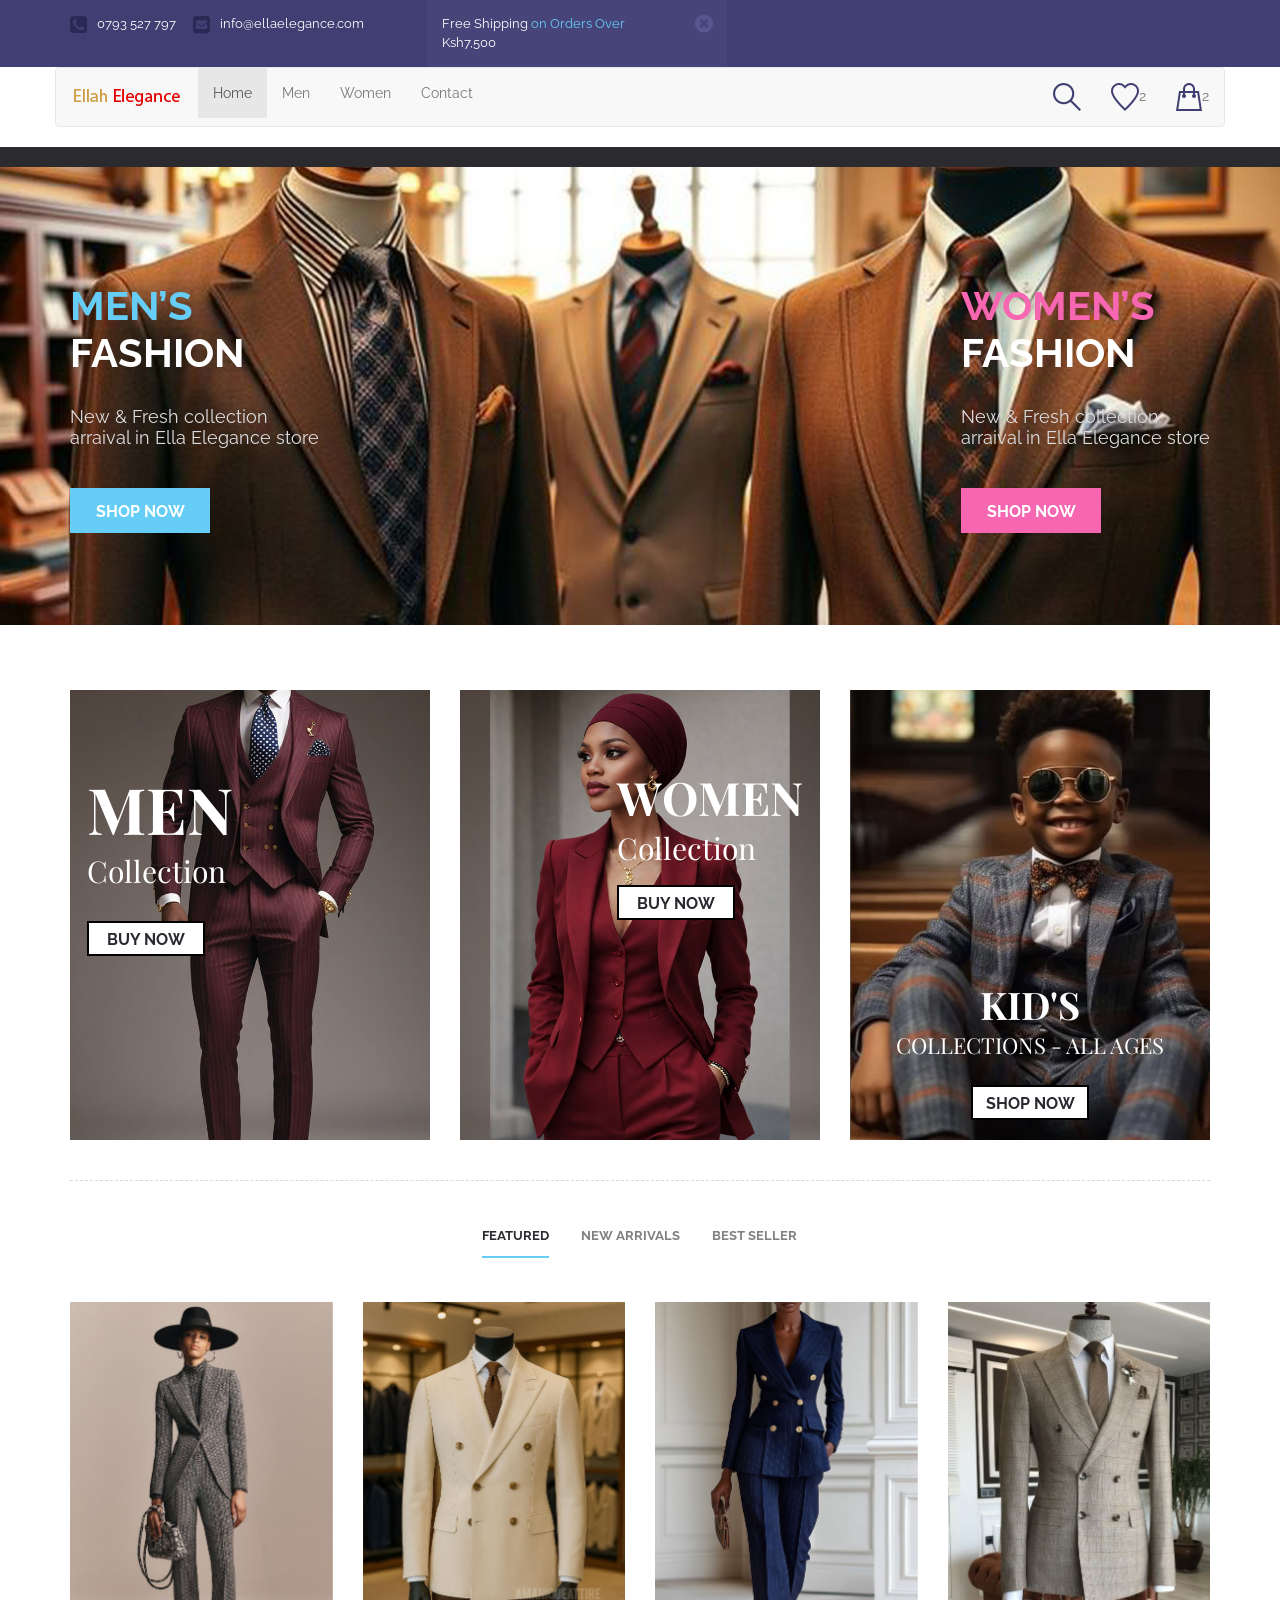
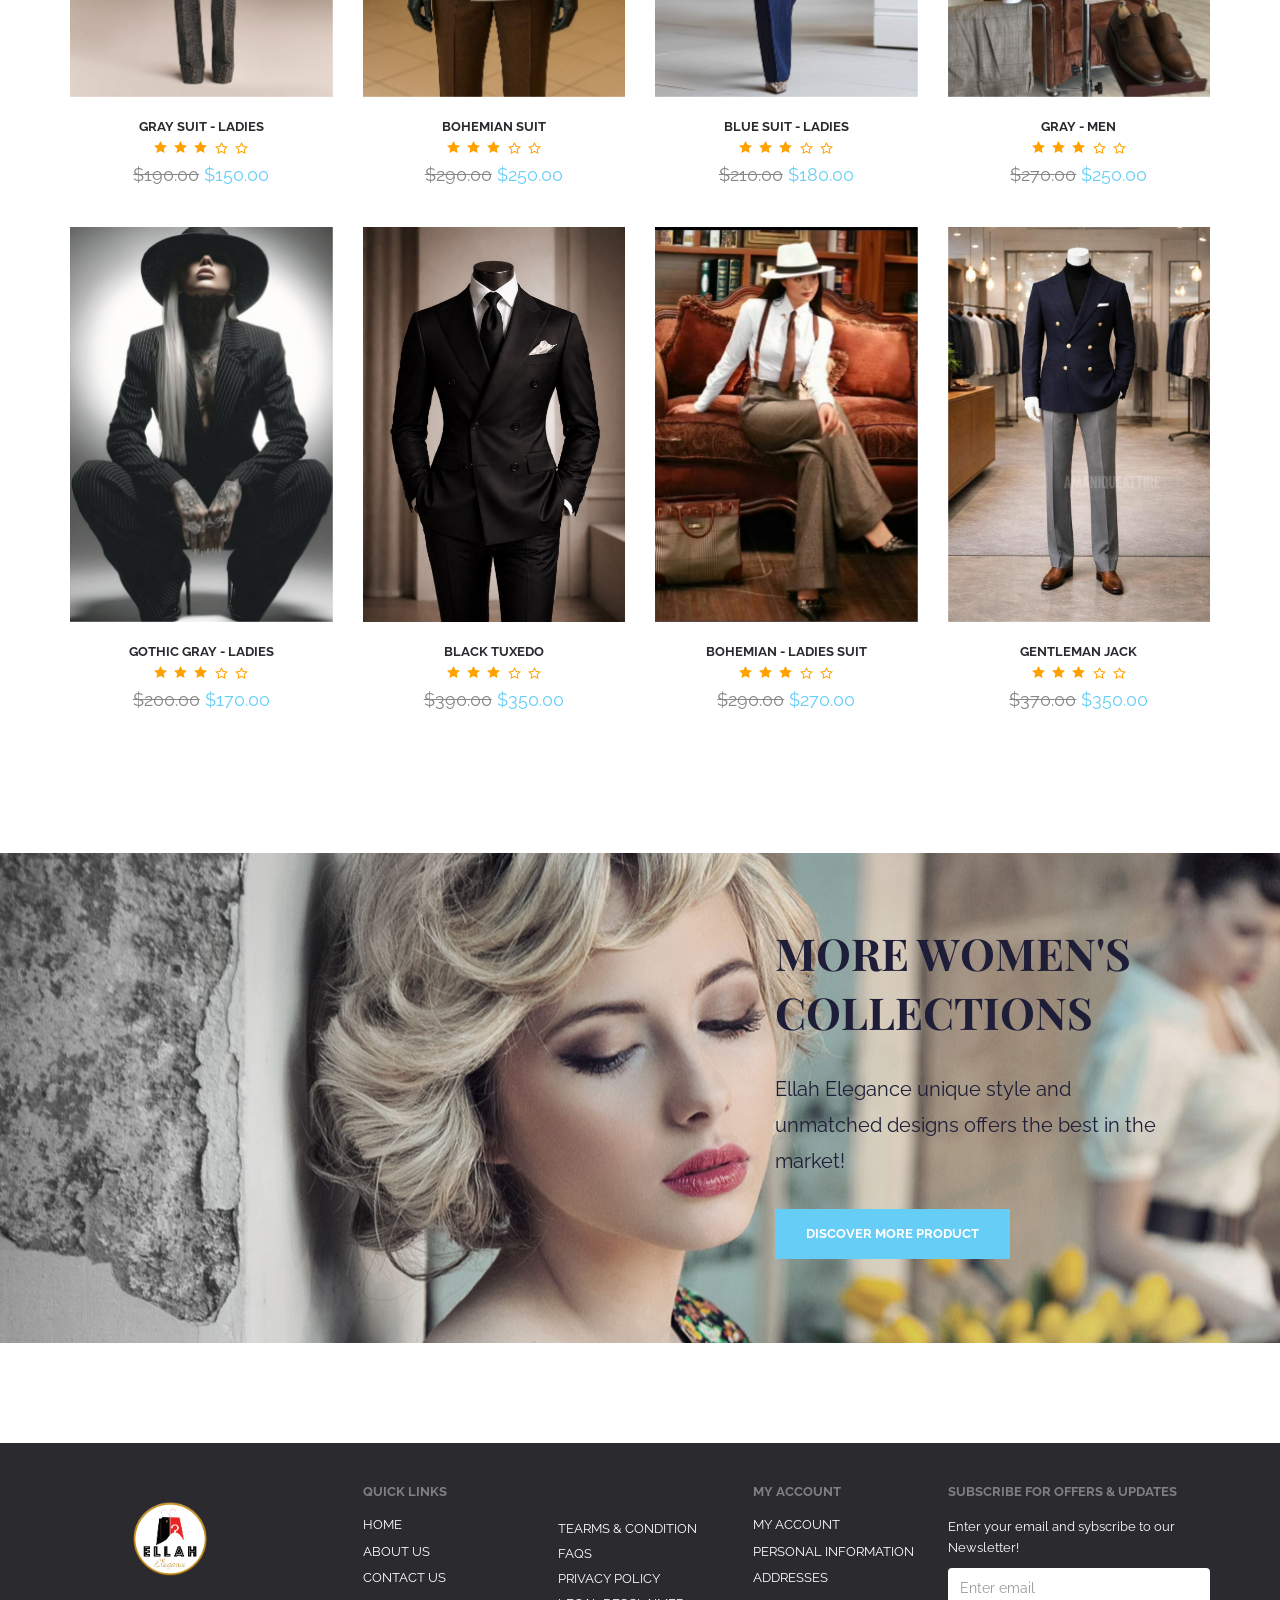
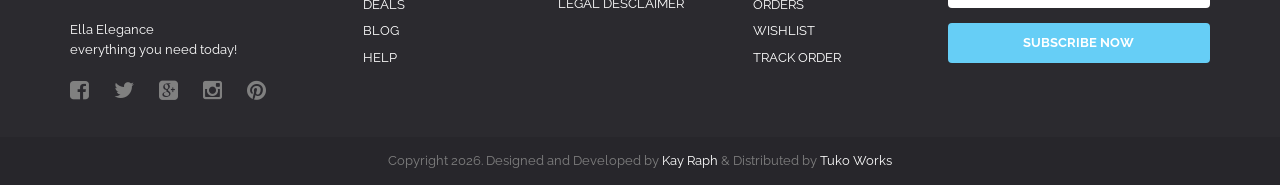
==== commit 6429f9f5: "more new files" ====
--- a/index.html
+++ b/index.html
@@ -306,7 +306,7 @@
           <div id="main-slider"> <!-- Slider -->
               <div id="home-slider" class="owl-carousel owl-theme">
                   <div class="item">
-                      <img src="e-designs/esuit-1.jpg" alt="slide-1" class="img-responsive">
+                      <img src="e-designs/esuit_3.jpg" alt="slide-1" class="img-responsive">
                       <div class="slider-desc">
                           <div class="container">
                               <div class="row">
@@ -329,7 +329,7 @@
                       </div>
                   </div>
                   <div class="item">
-                      <img src="e-designs/esuits-4.jpg" alt="slide-2" class="img-responsive">
+                      <img src="e-designs/esuit_2.jpg" alt="slide-2" class="img-responsive">
                       <div class="slider-desc">
                           <div class="container">
                               <div class="row">
@@ -357,33 +357,33 @@
                           <div class="row">
                               <div class="col-md-4">
                                   <div class="cat-sec-1">
-                                      <img src="e-designs/man_1.jpg" class="img-responsive" alt="">
+                                      <img src="e-designs/des_5.jpg" class="img-responsive" alt="">
                                       <div class="cat-desc">
                                           <div class="cat-inner">
-                                              <div class="cat-title">men<span>Collection</span></div>
-                                              <a href="https://wa.me/+254793527797" class="btn btn-border">Buy Now</a>
+                                              <div class="cat-title" style="color: #fff;">men<span style="color: #fff;">Collection</span></div>
+                                              <a href="https://wa.me/+254793527797" class="btn btn-border" style="background-color: #fff;">Buy Now</a>
                                           </div>
                                       </div>
                                   </div>
                               </div>
                               <div class="col-md-4">
                                   <div class="cat-sec-2">
-                                      <img src="e-designs/woman_1.jpg" class="img-responsive" alt="">
+                                      <img src="e-designs/des_1.jpg" class="img-responsive" alt="">
                                        <div class="cat-desc">
                                            <div class="cat-inner">
-                                              <div class="cat-title">women<span>Collection</span></div>
-                                              <a href="https://wa.me/+254793527797" class="btn btn-border">Buy Now</a>
+                                              <div class="cat-title" style="color: #fff;">women<span style="color: #fff;">Collection</span></div>
+                                              <a href="https://wa.me/+254793527797" class="btn btn-border" style="background-color: #fff;">Buy Now</a>
                                           </div>
                                       </div>
                                   </div>
                               </div>
                               <div class="col-md-4">
                                   <div class="cat-sec-3">
-                                      <img src="e-designs/boy.jpg" class="img-responsive" alt="">
+                                      <img src="e-designs/des_kid.jpg" class="img-responsive" alt="">
                                        <div class="cat-desc">
                                            <div class="cat-inner">
-                                              <div class="cat-title">Kid's<span>collections - all ages</span></div>
-                                              <a href="https://wa.me/+254793527797" class="btn btn-border">shop Now</a>
+                                              <div class="cat-title" style="color: #fff;">Kid's<span style="color: #fff;">collections - all ages</span></div>
+                                              <a href="https://wa.me/+254793527797" class="btn btn-border" style="background-color: #fff;">shop Now</a>
                                            </div>
                                       </div>
                                   </div>
@@ -417,11 +417,11 @@
                                               <div class="product-fade">
 													<div class="product-fade-wrap">
                                                         <div id="product-image" class="owl-carousel owl-theme">
-                                                            <div class="item"><img src="e-designs/p-1.jpg" alt="" class="img-responsive"></div>
-                                                            <div class="item"><img src="e-designs/p_2.jpg" alt="" class="img-responsive"></div>
-                                                            <div class="item"><img src="e-designs/p-3.jpg" alt="" class="img-responsive"></div>
-                                                            <div class="item"><img src="e-designs/p-4.jpg" alt="" class="img-responsive"></div>
-                                                            <div class="item"><img src="e-designs/des-1.JPG" alt="" class="img-responsive"></div>
+                                                            <div class="item"><img src="e-designs/su_5.jpg" alt="" class="img-responsive"></div>
+                                                            <div class="item"><img src="e-designs/su_4.jpg" alt="" class="img-responsive"></div>
+                                                            <div class="item"><img src="e-designs/su_3.jpg" alt="" class="img-responsive"></div>
+                                                            <div class="item"><img src="e-designs/su_2.jpg" alt="" class="img-responsive"></div>
+                                                            <div class="item"><img src="e-designs/su_1.jpg" alt="" class="img-responsive"></div>
                                                         </div>
 														<div class="product-fade-ct">
                                                             <div class="product-fade-control">
@@ -447,22 +447,22 @@
                                               </div>
                                               
                                               <div class="product-name">
-                                                  <a href="">Adidas Striped Men's Round Neck T-Shirt</a>
+                                                  <a href="">Gray Suit - Ladies</a>
                                               </div>
                                               <div class="star-1"></div>
                                               <div class="product-price">
-                                                  <span>$19.00</span> $15.00
+                                                  <span>$190.00</span> $150.00
                                               </div>
                                           </div>
                                           <div class="col-md-3 prdct-grid">
                                               <div class="product-fade">
 													<div class="product-fade-wrap">
                                                         <div id="product-image2" class="owl-carousel owl-theme">
-                                                            <div class="item"><img src="images/p-2.jpg" alt="" class="img-responsive"></div>
-                                                            <div class="item"><img src="images/p-3.jpg" alt="" class="img-responsive"></div>
-                                                            <div class="item"><img src="images/p-4.jpg" alt="" class="img-responsive"></div>
-                                                            <div class="item"><img src="images/p-5.jpg" alt="" class="img-responsive"></div>
-                                                            <div class="item"><img src="images/p-1.jpg" alt="" class="img-responsive"></div>
+                                                            <div class="item"><img src="e-designs/su-1.JPG" alt="" class="img-responsive"></div>
+                                                            <div class="item"><img src="e-designs/su-3.JPG" alt="" class="img-responsive"></div>
+                                                            <div class="item"><img src="e-designs/su-10.JPG" alt="" class="img-responsive"></div>
+                                                            <div class="item"><img src="e-designs/su-7.JPG" alt="" class="img-responsive"></div>
+                                                            <div class="item"><img src="e-designs/su-8.JPG" alt="" class="img-responsive"></div>
                                                         </div>
 														<div class="product-fade-ct">
                                                             <div class="product-fade-control">
@@ -488,22 +488,22 @@
 													</div>
                                               </div>
                                               <div class="product-name">
-                                                  <a href="">Women's Jeans</a>
+                                                  <a href="">Bohemian Suit</a>
                                               </div>
                                               <div class="star-1"></div>
                                               <div class="product-price">
-                                                  <span>$19.00</span> $15.00
+                                                  <span>$290.00</span> $250.00
                                               </div>
                                           </div>
                                           <div class="col-md-3 prdct-grid">
                                               <div class="product-fade">
 													<div class="product-fade-wrap">
                                                         <div id="product-image3" class="owl-carousel owl-theme">
-                                                            <div class="item"><img src="images/p-3.jpg" alt="" class="img-responsive"></div>
-                                                            <div class="item"><img src="images/p-4.jpg" alt="" class="img-responsive"></div>
-                                                            <div class="item"><img src="images/p-5.jpg" alt="" class="img-responsive"></div>
-                                                            <div class="item"><img src="images/p-1.jpg" alt="" class="img-responsive"></div>
-                                                            <div class="item"><img src="images/p-2.jpg" alt="" class="img-responsive"></div>
+                                                             <div class="item"><img src="e-designs/su_1.jpg" alt="" class="img-responsive"></div>
+                                                            <div class="item"><img src="e-designs/su_4.jpg" alt="" class="img-responsive"></div>
+                                                            <div class="item"><img src="e-designs/su_3.jpg" alt="" class="img-responsive"></div>
+                                                            <div class="item"><img src="e-designs/su_2.jpg" alt="" class="img-responsive"></div>
+                                                            <div class="item"><img src="e-designs/su_.jpg" alt="" class="img-responsive"></div>
                                                         </div>
 														<div class="product-fade-ct">
                                                             <div class="product-fade-control">
@@ -529,22 +529,22 @@
 													</div>
                                               </div>
                                               <div class="product-name">
-                                                  <a href="">Running Shoes</a>
+                                                  <a href="">Blue Suit - Ladies</a>
                                               </div>
                                               <div class="star-1"></div>
                                               <div class="product-price">
-                                                  <span>$19.00</span> $15.00
+                                                  <span>$210.00</span> $180.00
                                               </div>
                                           </div>
                                           <div class="col-md-3 prdct-grid">
                                               <div class="product-fade">
 													<div class="product-fade-wrap">
                                                         <div id="product-image4" class="owl-carousel owl-theme">
-                                                            <div class="item"><img src="images/p-4.jpg" alt="" class="img-responsive"></div>
-                                                            <div class="item"><img src="images/p-5.jpg" alt="" class="img-responsive"></div>
-                                                            <div class="item"><img src="images/p-1.jpg" alt="" class="img-responsive"></div>
-                                                            <div class="item"><img src="images/p-2.jpg" alt="" class="img-responsive"></div>
-                                                            <div class="item"><img src="images/p-3.jpg" alt="" class="img-responsive"></div>
+                                                            <div class="item"><img src="e-designs/su-8.JPG" alt="" class="img-responsive"></div>
+                                                            <div class="item"><img src="e-designs/su-3.JPG" alt="" class="img-responsive"></div>
+                                                            <div class="item"><img src="e-designs/su-10.JPG" alt="" class="img-responsive"></div>
+                                                            <div class="item"><img src="e-designs/su-7.JPG" alt="" class="img-responsive"></div>
+                                                            <div class="item"><img src="e-designs/su-1.JPG" alt="" class="img-responsive"></div>
                                                         </div>
 														<div class="product-fade-ct">
                                                             <div class="product-fade-control">
@@ -570,11 +570,11 @@
 													</div>
                                               </div>
                                               <div class="product-name">
-                                                  <a href="">men's Jeans</a>
+                                                  <a href="">Gray - Men</a>
                                               </div>
                                               <div class="star-1"></div>
                                               <div class="product-price">
-                                                  <span>$19.00</span> $15.00
+                                                  <span>$270.00</span> $250.00
                                               </div>
                                           </div>
                                           
@@ -583,11 +583,11 @@
                                               <div class="product-fade">
 													<div class="product-fade-wrap">
                                                         <div id="product-image5" class="owl-carousel owl-theme">
-                                                            <div class="item"><img src="images/p-5.jpg" alt="" class="img-responsive"></div>
-                                                            <div class="item"><img src="images/p-1.jpg" alt="" class="img-responsive"></div>
-                                                            <div class="item"><img src="images/p-2.jpg" alt="" class="img-responsive"></div>
-                                                            <div class="item"><img src="images/p-3.jpg" alt="" class="img-responsive"></div>
-                                                            <div class="item"><img src="images/p-4.jpg" alt="" class="img-responsive"></div>
+                                                            <div class="item"><img src="e-designs/su_3.jpg" alt="" class="img-responsive"></div>
+                                                            <div class="item"><img src="e-designs/su_4.jpg" alt="" class="img-responsive"></div>
+                                                            <div class="item"><img src="e-designs/su_5.jpg" alt="" class="img-responsive"></div>
+                                                            <div class="item"><img src="e-designs/su_2.jpg" alt="" class="img-responsive"></div>
+                                                            <div class="item"><img src="e-designs/su_1.jpg" alt="" class="img-responsive"></div>
                                                         </div>
 														<div class="product-fade-ct">
                                                             <div class="product-fade-control">
@@ -613,21 +613,22 @@
 													</div>
                                               </div>
                                               <div class="product-name">
-                                                  <a href="">Striped Men's Round Neck T-Shirt</a>
+                                                  <a href="">Gothic Gray - Ladies</a>
                                               </div>
                                               <div class="star-1"></div>
                                               <div class="product-price">
-                                                  <span>$19.00</span> $15.00
+                                                  <span>$200.00</span> $170.00
                                               </div>
                                           </div>
                                           <div class="col-md-3 prdct-grid">
                                               <div class="product-fade">
 													<div class="product-fade-wrap">
                                                         <div id="product-image6" class="owl-carousel owl-theme">
-                                                            <div class="item"><img src="images/p-6.jpg" alt="" class="img-responsive"></div>
-                                                            <div class="item"><img src="images/p-7.jpg" alt="" class="img-responsive"></div>
-                                                            <div class="item"><img src="images/p-8.jpg" alt="" class="img-responsive"></div>
-                                                            <div class="item"><img src="images/p-5.jpg" alt="" class="img-responsive"></div>
+                                                             <div class="item"><img src="e-designs/su-10.JPG" alt="" class="img-responsive"></div>
+                                                            <div class="item"><img src="e-designs/su-3.JPG" alt="" class="img-responsive"></div>
+                                                            <div class="item"><img src="e-designs/su-8.JPG" alt="" class="img-responsive"></div>
+                                                            <div class="item"><img src="e-designs/su-7.JPG" alt="" class="img-responsive"></div>
+                                                            <div class="item"><img src="e-designs/su-1.JPG" alt="" class="img-responsive"></div>
                                                         </div>
 														<div class="product-fade-ct">
                                                             <div class="product-fade-control">
@@ -653,21 +654,22 @@
 													</div>
                                               </div>
                                               <div class="product-name">
-                                                  <a href="">Women's Round Neck T-Shirt</a>
+                                                  <a href="">Black Tuxedo</a>
                                               </div>
                                               <div class="star-1"></div>
                                               <div class="product-price">
-                                                  <span>$19.00</span> $15.00
+                                                  <span>$390.00</span> $350.00
                                               </div>
                                           </div>
                                           <div class="col-md-3 prdct-grid">
                                               <div class="product-fade">
 													<div class="product-fade-wrap">
                                                         <div id="product-image7" class="owl-carousel owl-theme">
-                                                            <div class="item"><img src="images/p-7.jpg" alt="" class="img-responsive"></div>
-                                                            <div class="item"><img src="images/p-8.jpg" alt="" class="img-responsive"></div>
-                                                            <div class="item"><img src="images/p-5.jpg" alt="" class="img-responsive"></div>
-                                                            <div class="item"><img src="images/p-6.jpg" alt="" class="img-responsive"></div>
+                                                             <div class="item"><img src="e-designs/su_2.jpg" alt="" class="img-responsive"></div>
+                                                            <div class="item"><img src="e-designs/su_4.jpg" alt="" class="img-responsive"></div>
+                                                            <div class="item"><img src="e-designs/su_3.jpg" alt="" class="img-responsive"></div>
+                                                            <div class="item"><img src="e-designs/su_5.jpg" alt="" class="img-responsive"></div>
+                                                            <div class="item"><img src="e-designs/su_1.jg" alt="" class="img-responsive"></div>
                                                         </div>
 														<div class="product-fade-ct">
                                                             <div class="product-fade-control">
@@ -693,21 +695,22 @@
 													</div>
                                               </div>
                                               <div class="product-name">
-                                                  <a href="">men's Jeans</a>
+                                                  <a href="">Bohemian - Ladies Suit</a>
                                               </div>
                                               <div class="star-1"></div>
                                               <div class="product-price">
-                                                  <span>$19.00</span> $15.00
+                                                  <span>$290.00</span> $270.00
                                               </div>
                                           </div>
                                           <div class="col-md-3 prdct-grid">
                                               <div class="product-fade">
 													<div class="product-fade-wrap">
                                                         <div id="product-image8" class="owl-carousel owl-theme">
-                                                            <div class="item"><img src="images/p-8.jpg" alt="" class="img-responsive"></div>
-                                                            <div class="item"><img src="images/p-5.jpg" alt="" class="img-responsive"></div>
-                                                            <div class="item"><img src="images/p-6.jpg" alt="" class="img-responsive"></div>
-                                                            <div class="item"><img src="images/p-7.jpg" alt="" class="img-responsive"></div>
+                                                            <div class="item"><img src="e-designs/su-7.JPG" alt="" class="img-responsive"></div>
+                                                            <div class="item"><img src="e-designs/su-3.JPG" alt="" class="img-responsive"></div>
+                                                            <div class="item"><img src="e-designs/su-10.JPG" alt="" class="img-responsive"></div>
+                                                            <div class="item"><img src="e-designs/su-8.JPG" alt="" class="img-responsive"></div>
+                                                            <div class="item"><img src="e-designs/su-1.JPG" alt="" class="img-responsive"></div>
                                                         </div>
 														<div class="product-fade-ct">
                                                             <div class="product-fade-control">
@@ -733,11 +736,11 @@
 													</div>
                                               </div>
                                               <div class="product-name">
-                                                  <a href="">Heels</a>
+                                                  <a href="">Gentleman Jack</a>
                                               </div>
                                               <div class="star-1"></div>
                                               <div class="product-price">
-                                                  <span>$19.00</span> $15.00
+                                                  <span>$370.00</span> $350.00
                                               </div>
                                           </div>
 
@@ -770,21 +773,21 @@
               <div class="content-offers">
                   <div class="container">
                       <div class="ct-offers">
-                          <div class="ct-offers-title">Tommy Hilfiger<br/>Women’s</div>
-                          <p>The generated Lorem Ipsum is therefore always free from repetition, injected humour</p>
-                          <a href="" class="btn btn-blue">Discover more Product</a>
+                          <div class="ct-offers-title">More Women's<br/>Collections</div>
+                          <p>Ellah Elegance unique style and unmatched designs offers the best in the market!</p>
+                          <a href="#" class="btn btn-blue">Discover more Product</a>
                       </div>
                   </div>
               </div>
               
-              <div class="brands">
+              <!--<div class="brands">
                   <div class="container">
                       <div class="brands-inner">
                           <div class="brand-title">
                               <span>Brands</span>
                           </div>
                           
-                          <div id="slider-home"> <!-- Slider -->
+                          <div id="slider-home"> <!-- Slider --
                               <div id="brand-carousel" class="owl-carousel owl-theme">
                                   <div class="item">
                                       <img src="images/brand-2.png" alt="slide-1" class="img-responsive">
@@ -817,14 +820,14 @@
                                       <img src="images/brand-5.png" alt="slide-1" class="img-responsive">
                                   </div>
                               </div>
-                          </div> <!-- Slider -->
+                          </div> <!-- Slider 
                           
                       </div>
                   </div>
-              </div>
+              </div>-->
               
               
-              <div class="rec-blog">
+              <!--<div class="rec-blog">
                   <div class="container">
                       <div class="rec-blog-inner">
                           <div class="blog-title">
@@ -865,10 +868,9 @@
                       <div class="row">
                           <div class="col-md-3">
                               <div class="text-widget">
-                                  <div class="wid-title">Welcome to</div>
-                                  <img src="images/logo-white.png" alt="ft-logo">
+                                  <img src="logo/Ellah-elegance.png" width="200" alt="ft-logo">
                                   <p>
-                                      Ella Elegance isCommerce WordPress theme. It has<br/>everything you need to start selling today! <a href="">Get this theme on ThemeForest!</a>
+                                      Ella Elegance<br/>everything you need today! <a href=""></a>
                                   </p>
                                   <ul class="ft-soc clearfix">
                                       <li><a href=""><i class="fa fa-facebook-square"></i></a></li>
@@ -922,8 +924,7 @@
                               <div class="subscribe">
                                   <div class="wid-title">Subscribe for OFFERS & UPDATES</div>
                                   <p>
-                                      Enter your email and we'll send you a coupon
-                                      with 10% off your next order. Add any text here
+                                      Enter your email and sybscribe to our Newsletter!
                                   </p>
                                   <form>
                                       <div class="form-group">
@@ -938,7 +939,7 @@
               </div>
               <div class="footer-text">
                   <div class="container">
-                      <p>Copyright 2018. Designed and Developed by <a href="https://bootstrapmart.com/">BootstrapMart </a> &amp; Distributed by <a href="https://themewagon.com/">ThemeWagon</a></p>
+                      <p>Copyright 2026. Designed and Developed by <a href="https://mugita.netlify.app" target="_blank">Kay Raph </a> &amp; Distributed by <a href="https://tukoworks.netlify.app" target="_blank">Tuko Works</a></p>
                   </div>
               </div>
           </div><!-- Footer -->
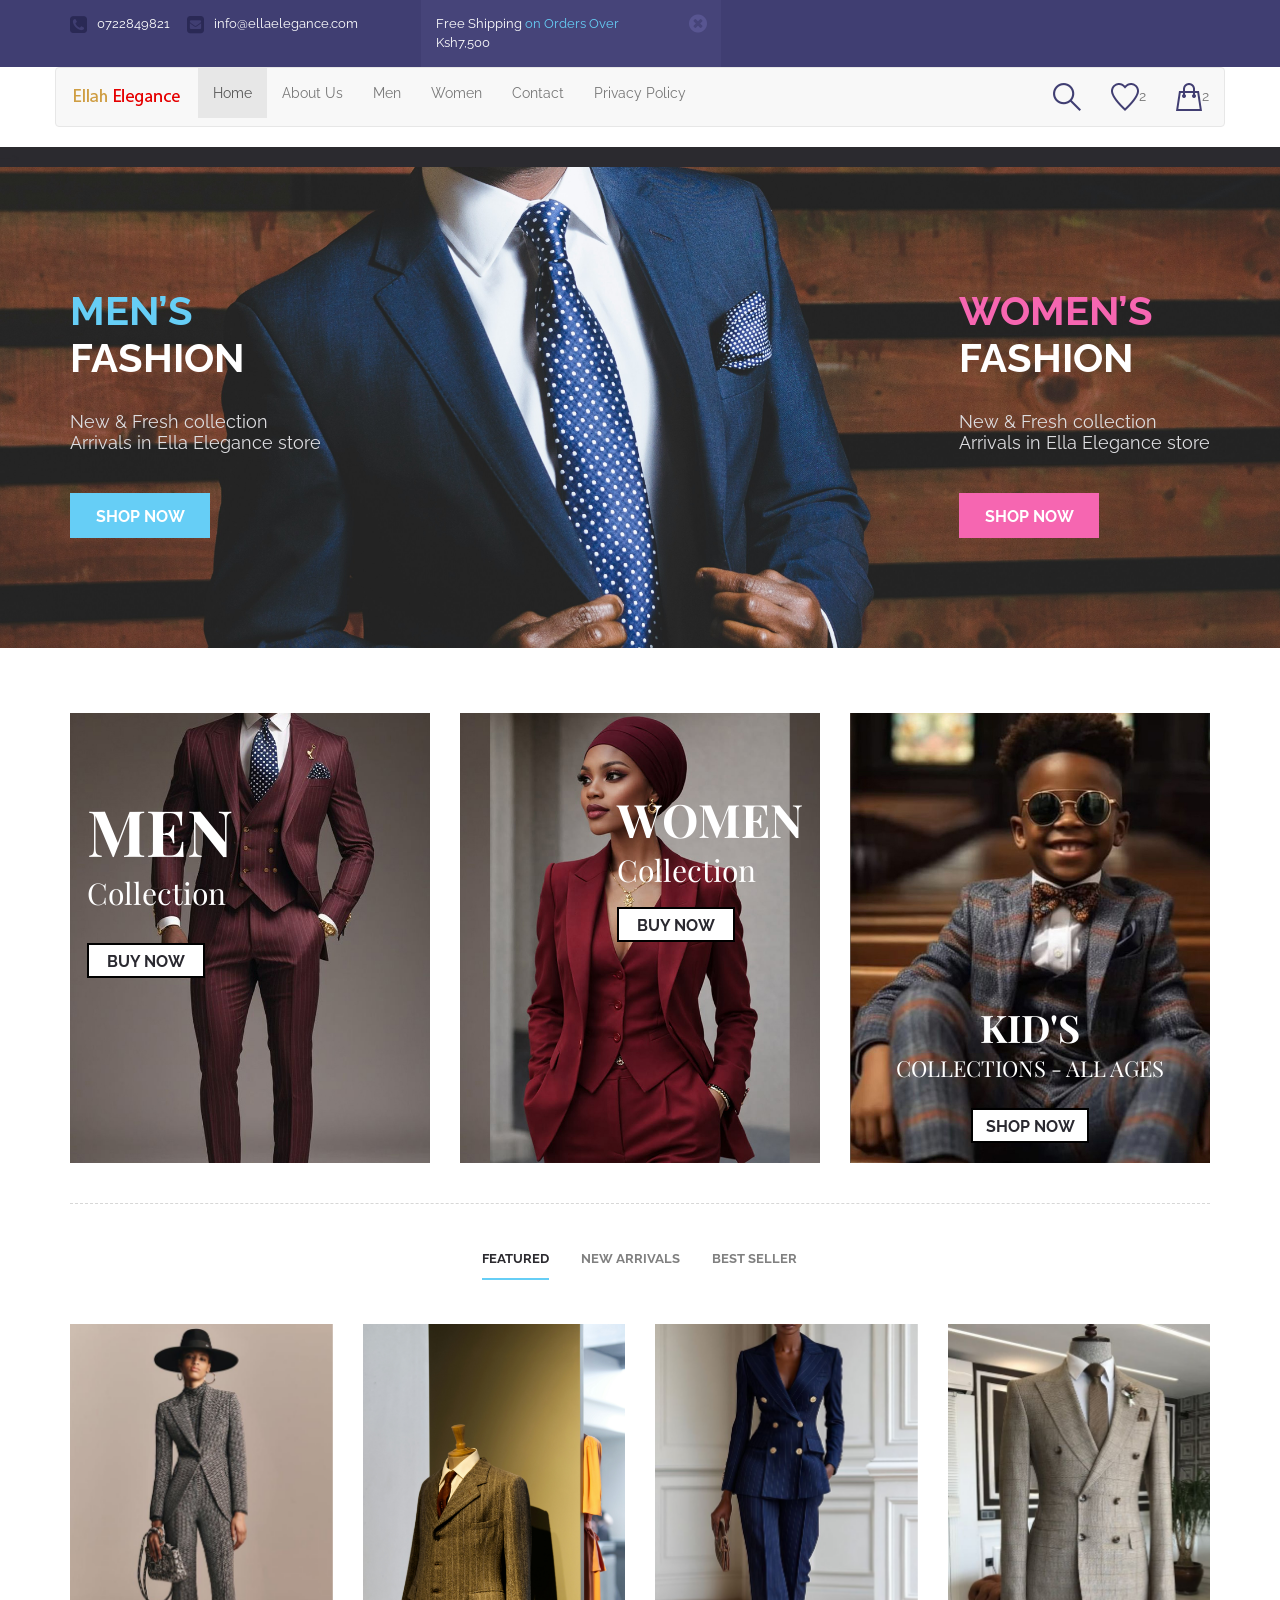
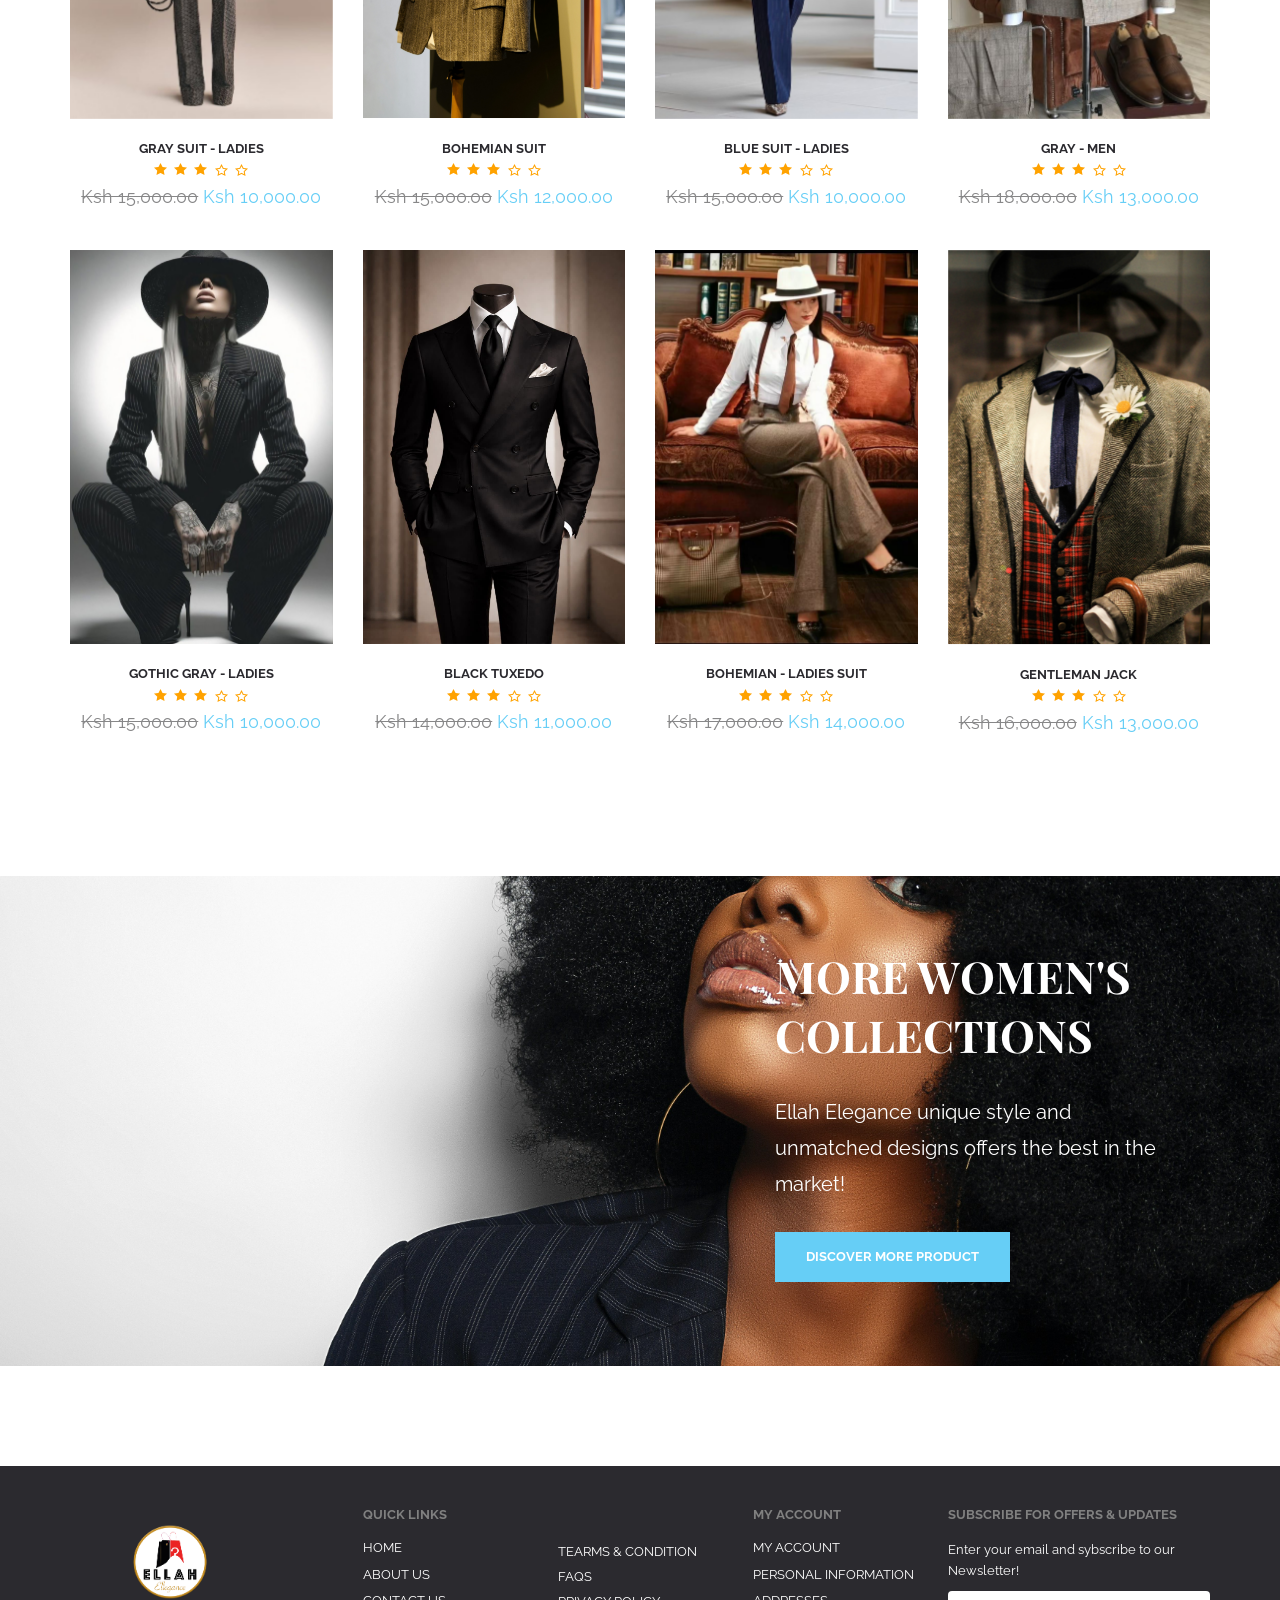
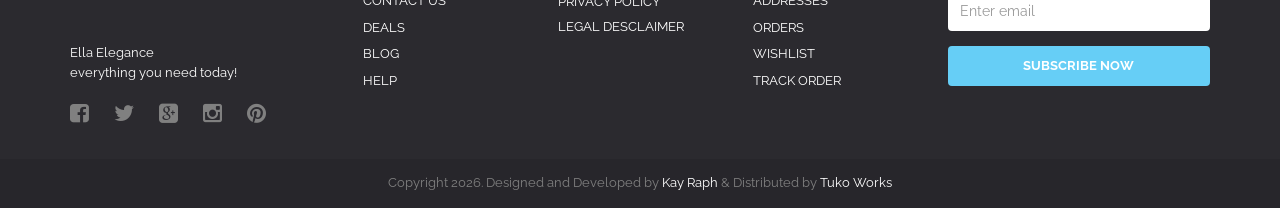
==== commit ad8ccc85: "added new pages" ====
--- a/index.html
+++ b/index.html
@@ -41,8 +41,8 @@
               <div class="top"> <!-- top -->
                   <div class="container">
                       <ul class="top-support"> 
-                          <li><i class="fa fa-phone-square"></i><span>0793 527 797</span></li>
-                          <li><a href=""><i class="fa fa-envelope-square"></i><span>info@ellaelegance.com</span></a></li>
+                          <li><a href="tel:0722849821"><i class="fa fa-phone-square"></i><span>0722849821</span></a></li>
+                          <li><a href="mailto:info@ellaelegance.com"><i class="fa fa-envelope-square"></i><span>info@ellaelegance.com</span></a></li>
                       </ul>
                       <div class="top-offers">
                           <div class="alert alert-warning alert-dismissible fade in offers" role="alert">
@@ -63,7 +63,7 @@
                   </div>
               </div> <!-- top -->
               
-              <div id="Ella Elegance-nav"> <!-- Nav -->
+          <div id="Ella Elegance-nav"> <!-- Nav -->
                   <div class="container">
                       <div class="min-marg">
                           <nav class="navbar navbar-default">
@@ -83,9 +83,13 @@
                                   <div class="collapse navbar-collapse" id="bs-example-navbar-collapse-1">
                                       <ul class="nav navbar-nav">
                                           <li class="active"><a href="index.html">Home <span class="sr-only">(current)</span></a></li>
+
+                                          <li><a href="about.html">About Us</a></li>
                                           <li><a href="#">Men</a></li>
                                           <li><a href="#">Women</a></li>
-                                          <li><a href="#">Contact</a></li>
+                                          <li><a href="contact.html">Contact</a></li>
+
+                                          <li><a href="privatepolicy.html">Privacy Policy</a></li>
                                       </ul>
                                      
                                       <ul class="nav navbar-nav navbar-right">
@@ -306,21 +310,21 @@
           <div id="main-slider"> <!-- Slider -->
               <div id="home-slider" class="owl-carousel owl-theme">
                   <div class="item">
-                      <img src="e-designs/esuit_3.jpg" alt="slide-1" class="img-responsive">
+                      <img src="designz/adeolu.jpg" alt="slide-1" class="img-responsive">
                       <div class="slider-desc">
                           <div class="container">
                               <div class="row">
                                   <div class="col-md-6">
                                       <div class="slide-offers-left">
                                           <div class="slide-offers-title"><span>Men’s</span><br/>FASHION</div>
-                                          <p>New & Fresh collection<br/>arraival in Ella Elegance store</p>
+                                          <p>New & Fresh collection<br/>Arrivals in Ella Elegance store</p>
                                           <a href="https://wa.me/+254793527797" class="btn btn-blue">Shop now</a>
                                       </div>
                                   </div>
                                   <div class="col-md-6">
                                        <div class="slide-offers-right">
                                           <div class="slide-offers-title"><span>Women’s</span><br/>FASHION</div>
-                                          <p>New & Fresh collection<br/>arraival in Ella Elegance store</p>
+                                          <p>New & Fresh collection<br/>Arrivals in Ella Elegance store</p>
                                           <a href="" class="btn btn-magenta">Shop now</a>
                                       </div>
                                   </div>
@@ -329,14 +333,14 @@
                       </div>
                   </div>
                   <div class="item">
-                      <img src="e-designs/esuit_2.jpg" alt="slide-2" class="img-responsive">
+                      <img src="designz/adelou.jpg" alt="slide-2" class="img-responsive">
                       <div class="slider-desc">
                           <div class="container">
                               <div class="row">
                                   <div class="col-md-6">
                                       <div class="slide-offers-left">
                                           <div class="slide-offers-title"><span>20% Price cut</span><br/>for bulk orders</div>
-                                          <p>New & Fresh collection<br/>arraival in Ella Elegance store</p>
+                                          <p>New & Fresh collection<br/>Arrivals in Ella Elegance store</p>
                                           <a href="https://wa.me/+254793527797" class="btn btn-blue">Shop now</a>
                                       </div>
                                   </div>
@@ -451,18 +455,18 @@
                                               </div>
                                               <div class="star-1"></div>
                                               <div class="product-price">
-                                                  <span>$190.00</span> $150.00
+                                                  <span>Ksh 15,000.00</span> Ksh 10,000.00
                                               </div>
                                           </div>
                                           <div class="col-md-3 prdct-grid">
                                               <div class="product-fade">
 													<div class="product-fade-wrap">
                                                         <div id="product-image2" class="owl-carousel owl-theme">
-                                                            <div class="item"><img src="e-designs/su-1.JPG" alt="" class="img-responsive"></div>
-                                                            <div class="item"><img src="e-designs/su-3.JPG" alt="" class="img-responsive"></div>
-                                                            <div class="item"><img src="e-designs/su-10.JPG" alt="" class="img-responsive"></div>
-                                                            <div class="item"><img src="e-designs/su-7.JPG" alt="" class="img-responsive"></div>
-                                                            <div class="item"><img src="e-designs/su-8.JPG" alt="" class="img-responsive"></div>
+                                                            <div class="item"><img src="men/design-9.jpg" alt="" class="img-responsive"></div>
+                                                            <div class="item"><img src="men/design-10.jpg" alt="" class="img-responsive"></div>
+                                                            <div class="item"><img src="men/design-17.jpg" alt="" class="img-responsive"></div>
+                                                            <div class="item"><img src="men/design-21.jpg" alt="" class="img-responsive"></div>
+                                                            <div class="item"><img src="men/design-11.jpg" alt="" class="img-responsive"></div>
                                                         </div>
 														<div class="product-fade-ct">
                                                             <div class="product-fade-control">
@@ -492,7 +496,7 @@
                                               </div>
                                               <div class="star-1"></div>
                                               <div class="product-price">
-                                                  <span>$290.00</span> $250.00
+                                                  <span>Ksh 15,000.00</span> Ksh 12,000.00
                                               </div>
                                           </div>
                                           <div class="col-md-3 prdct-grid">
@@ -533,7 +537,7 @@
                                               </div>
                                               <div class="star-1"></div>
                                               <div class="product-price">
-                                                  <span>$210.00</span> $180.00
+                                                  <span>Ksh 15,000.00</span> Ksh 10,000.00
                                               </div>
                                           </div>
                                           <div class="col-md-3 prdct-grid">
@@ -574,7 +578,7 @@
                                               </div>
                                               <div class="star-1"></div>
                                               <div class="product-price">
-                                                  <span>$270.00</span> $250.00
+                                                  <span>Ksh 18,000.00</span> Ksh 13,000.00
                                               </div>
                                           </div>
                                           
@@ -617,7 +621,7 @@
                                               </div>
                                               <div class="star-1"></div>
                                               <div class="product-price">
-                                                  <span>$200.00</span> $170.00
+                                                  <span>Ksh 15,000.00</span> Ksh 10,000.00
                                               </div>
                                           </div>
                                           <div class="col-md-3 prdct-grid">
@@ -658,7 +662,7 @@
                                               </div>
                                               <div class="star-1"></div>
                                               <div class="product-price">
-                                                  <span>$390.00</span> $350.00
+                                                  <span>Ksh 14,000.00</span> Ksh 11,000.00
                                               </div>
                                           </div>
                                           <div class="col-md-3 prdct-grid">
@@ -699,18 +703,18 @@
                                               </div>
                                               <div class="star-1"></div>
                                               <div class="product-price">
-                                                  <span>$290.00</span> $270.00
+                                                  <span>Ksh 17,000.00</span> Ksh 14,000.00
                                               </div>
                                           </div>
                                           <div class="col-md-3 prdct-grid">
                                               <div class="product-fade">
 													<div class="product-fade-wrap">
                                                         <div id="product-image8" class="owl-carousel owl-theme">
-                                                            <div class="item"><img src="e-designs/su-7.JPG" alt="" class="img-responsive"></div>
-                                                            <div class="item"><img src="e-designs/su-3.JPG" alt="" class="img-responsive"></div>
-                                                            <div class="item"><img src="e-designs/su-10.JPG" alt="" class="img-responsive"></div>
-                                                            <div class="item"><img src="e-designs/su-8.JPG" alt="" class="img-responsive"></div>
-                                                            <div class="item"><img src="e-designs/su-1.JPG" alt="" class="img-responsive"></div>
+                                                            <div class="item"><img src="men/design-1.jpg" alt="" class="img-responsive"></div>
+                                                            <div class="item"><img src="men/design-2.jpg" alt="" class="img-responsive"></div>
+                                                            <div class="item"><img src="men/design-6.jpg" alt="" class="img-responsive"></div>
+                                                            <div class="item"><img src="men/design-4.jpg" alt="" class="img-responsive"></div>
+                                                            <div class="item"><img src="men/design-5.jpg" alt="" class="img-responsive"></div>
                                                         </div>
 														<div class="product-fade-ct">
                                                             <div class="product-fade-control">
@@ -740,7 +744,7 @@
                                               </div>
                                               <div class="star-1"></div>
                                               <div class="product-price">
-                                                  <span>$370.00</span> $350.00
+                                                  <span>Ksh 16,000.00</span> Ksh 13,000.00
                                               </div>
                                           </div>
 
@@ -773,8 +777,8 @@
               <div class="content-offers">
                   <div class="container">
                       <div class="ct-offers">
-                          <div class="ct-offers-title">More Women's<br/>Collections</div>
-                          <p>Ellah Elegance unique style and unmatched designs offers the best in the market!</p>
+                          <div class="ct-offers-title" style="color: #fff;">More Women's<br/>Collections</div>
+                          <p style="color: #fff;">Ellah Elegance unique style and unmatched designs offers the best in the market!</p>
                           <a href="#" class="btn btn-blue">Discover more Product</a>
                       </div>
                   </div>
@@ -901,7 +905,7 @@
                                   <p>
                                       <a href="#">Tearms & condition</a><br/>
                                       <a href="#">FAQs</a><br/>
-                                      <a href="#">Privacy Policy</a><br/>
+                                      <a href="privatepolicy.html">Privacy Policy</a><br/>
                                       <a href="#">Legal Desclaimer</a><br/>
                                   </p>
                               </div>
--- a/style.css
+++ b/style.css
@@ -1142,7 +1142,8 @@
 .content-offers{
     min-height:490px;
     width:100%;
-    background:url(images/bg-offers.jpg) no-repeat left center;
+    background:url(ladies/gideon.jpg) no-repeat center;
+    background-size: cover;
     margin-bottom:100px;
     
 }
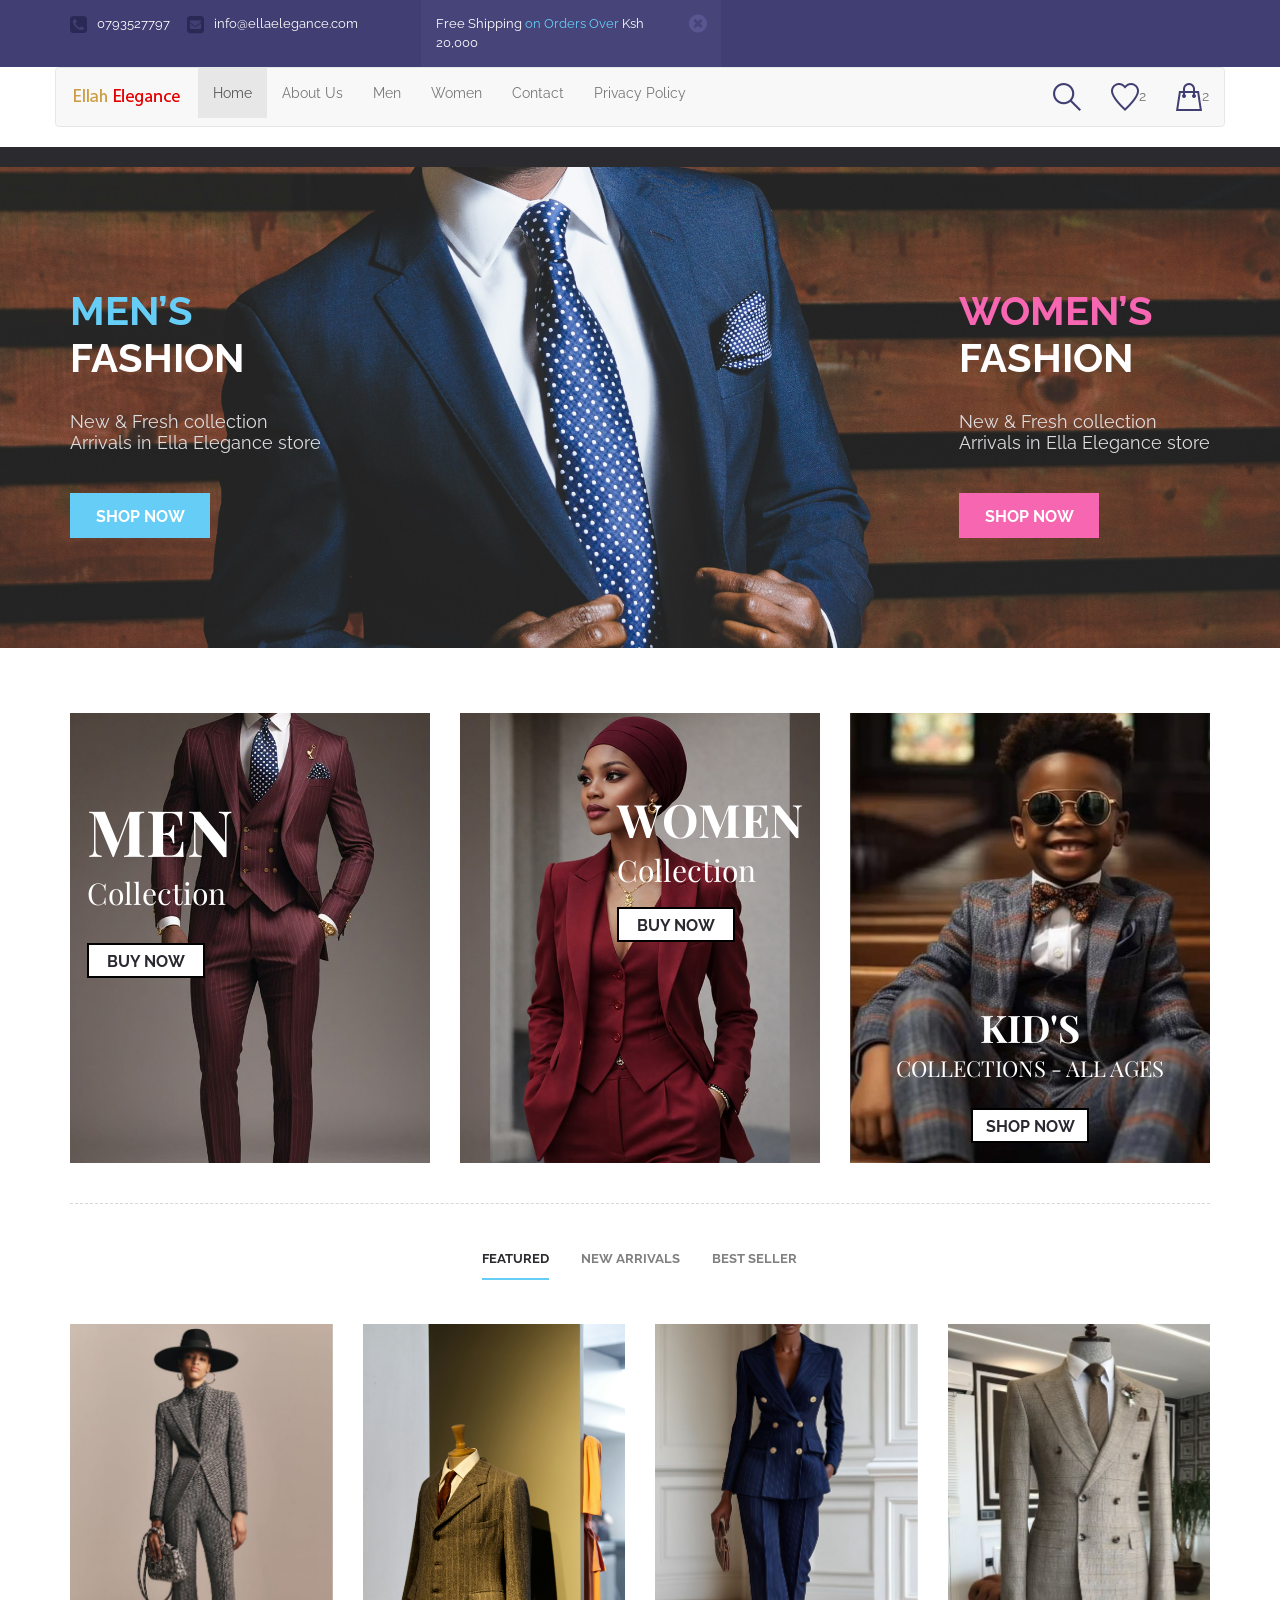
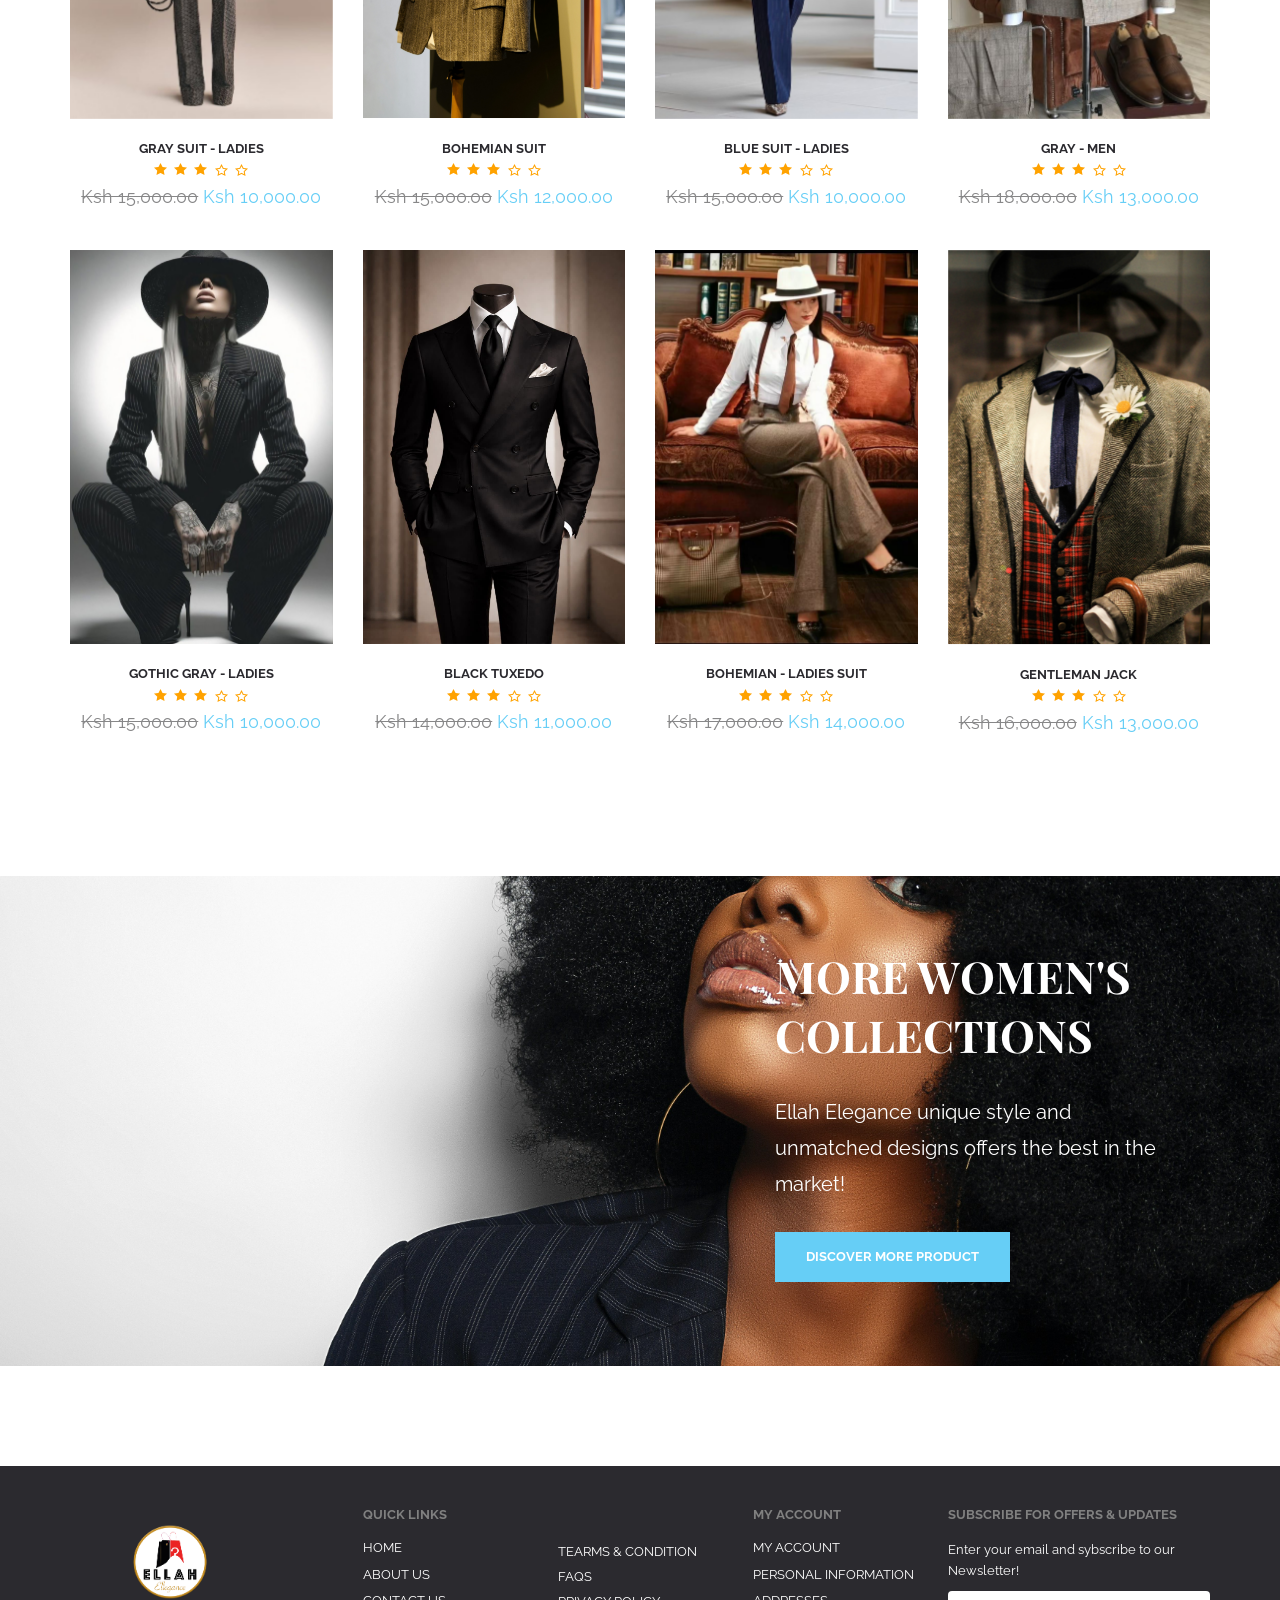
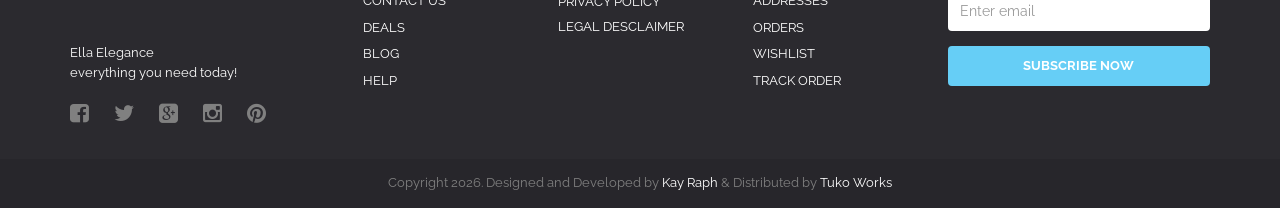
==== commit b9358dbb: "new numbers" ====
--- a/index.html
+++ b/index.html
@@ -41,13 +41,13 @@
               <div class="top"> <!-- top -->
                   <div class="container">
                       <ul class="top-support"> 
-                          <li><a href="tel:0722849821"><i class="fa fa-phone-square"></i><span>0722849821</span></a></li>
+                          <li><a href="tel:0793527797"><i class="fa fa-phone-square"></i><span>0793527797</span></a></li>
                           <li><a href="mailto:info@ellaelegance.com"><i class="fa fa-envelope-square"></i><span>info@ellaelegance.com</span></a></li>
                       </ul>
                       <div class="top-offers">
                           <div class="alert alert-warning alert-dismissible fade in offers" role="alert">
                               <button type="button" class="close" data-dismiss="alert" aria-label="Close"><span aria-hidden="true"><i class="fa fa-times-circle"></i></span></button>
-                              Free Shipping <a href="">on Orders Over</a> Ksh7,500
+                              Free Shipping <a href="">on Orders Over</a> Ksh 20,000
                           </div>
                       </div>
                       <!--<div class="top-control">
@@ -57,7 +57,7 @@
                       <div class="top-offers show-mobile">
                           <div class="alert alert-warning alert-dismissible fade in offers" role="alert">
                               <button type="button" class="close" data-dismiss="alert" aria-label="Close"><span aria-hidden="true"><i class="fa fa-times-circle"></i></span></button>
-                              Free Shipping <a href="">on All Orders Over</a> Ksh7,500
+                              Free Shipping <a href="">on All Orders Over</a> Ksh 20,000
                           </div>
                       </div>
                   </div>
